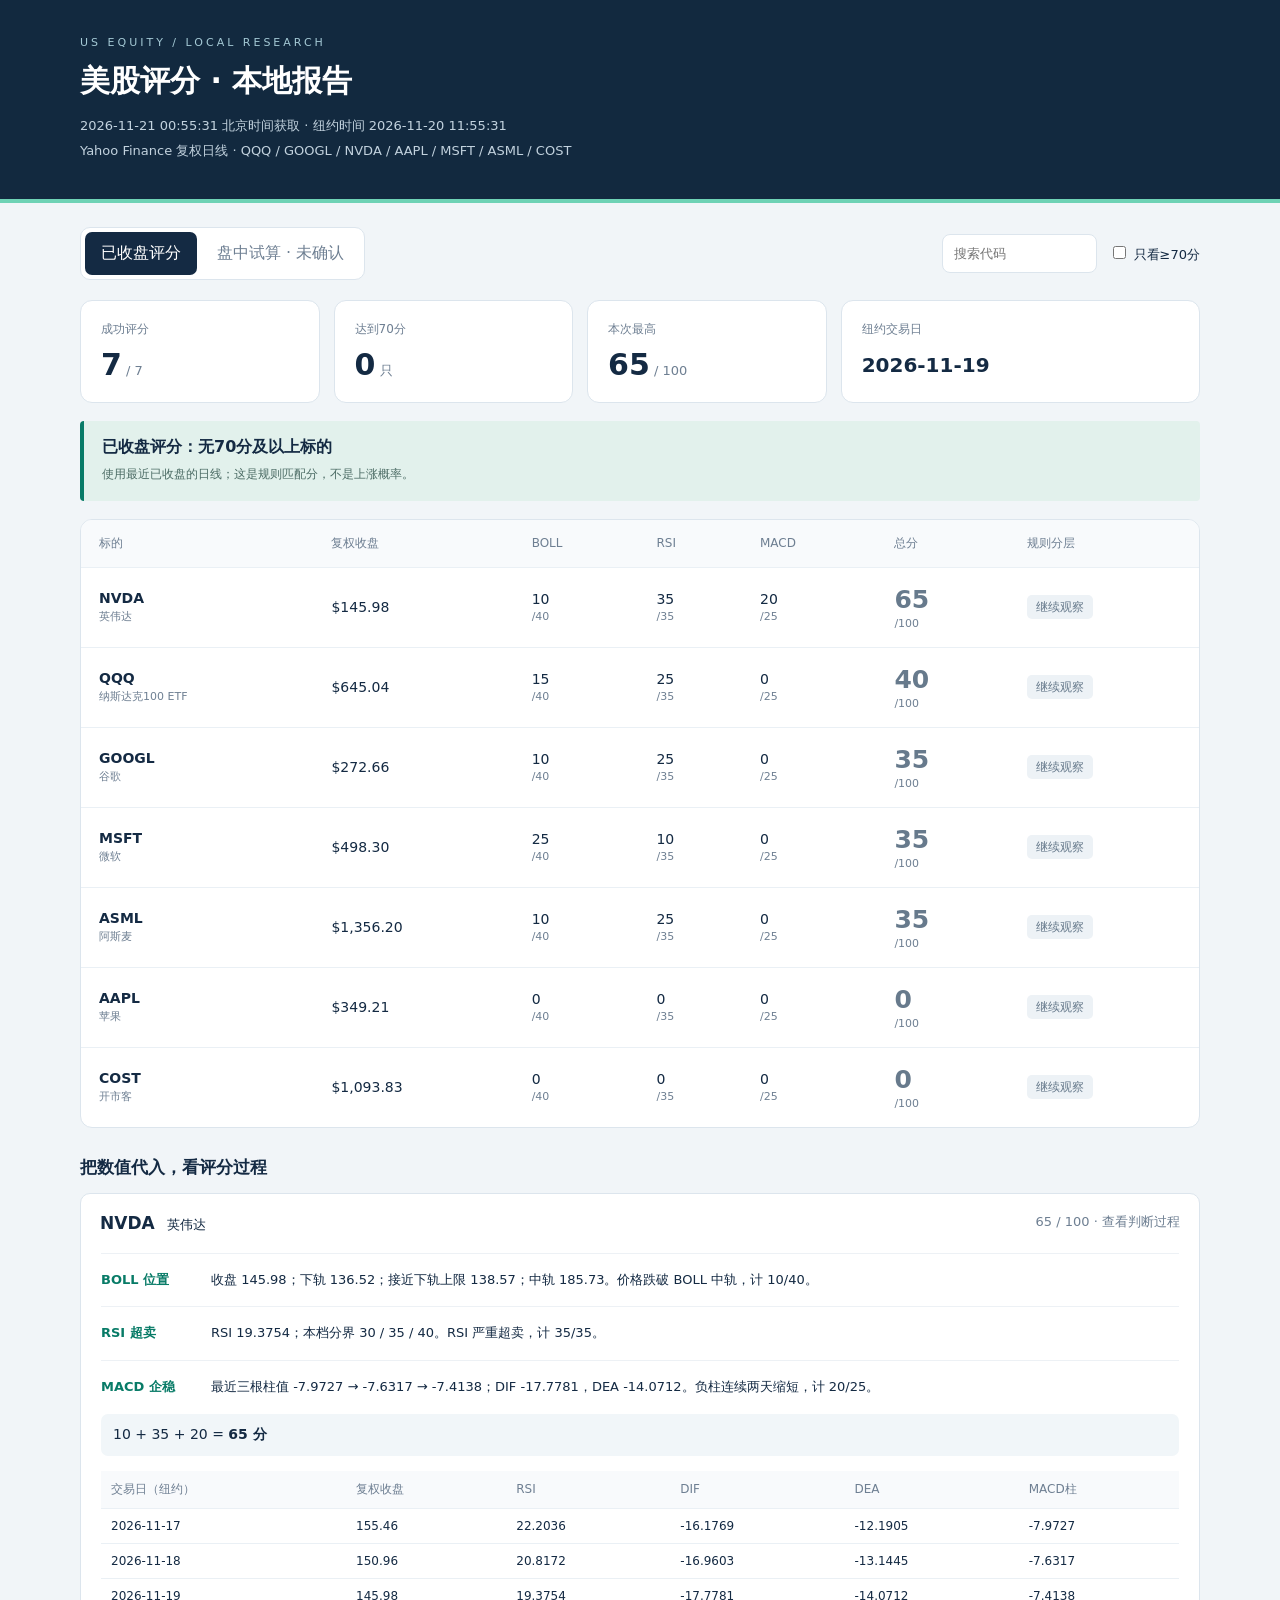
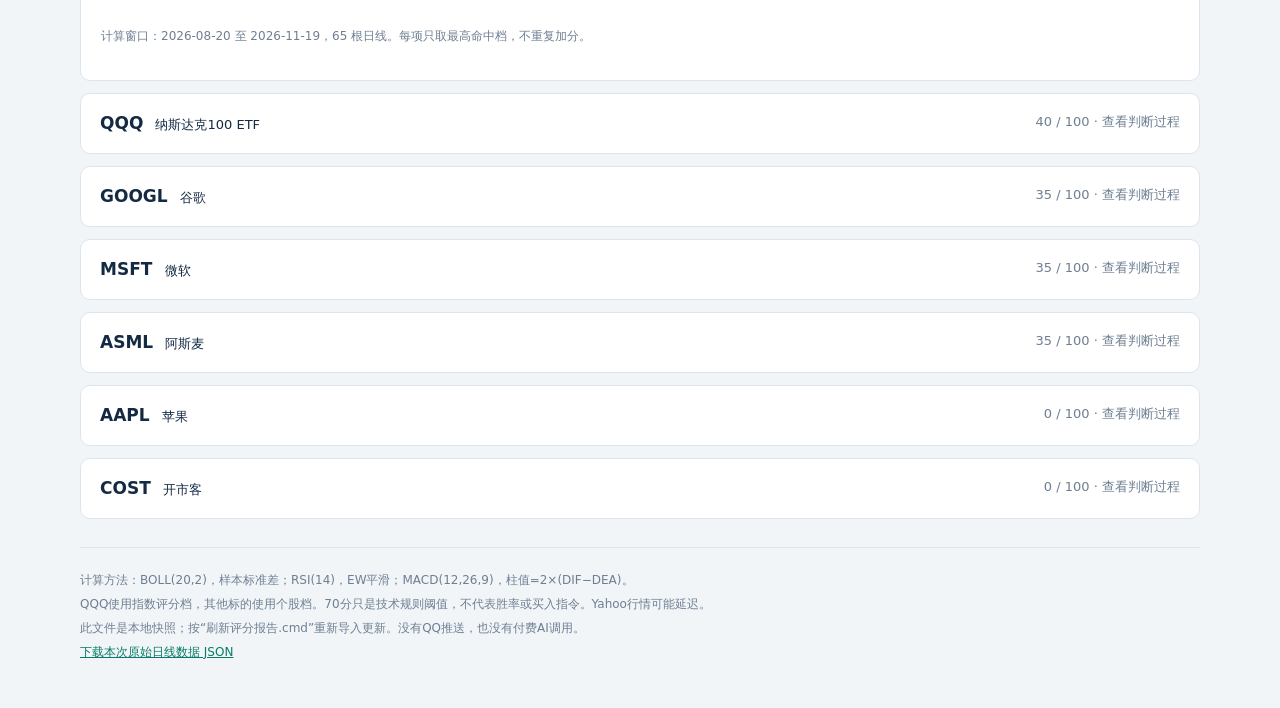
==== reports/latest.html @ d5421a81 "Update public market snapshot for local reports" ====
<!doctype html><html lang="zh-CN"><head><meta charset="utf-8"><meta name="viewport" content="width=device-width,initial-scale=1"><title>美股评分 · 本地报告</title><style>
:root{color-scheme:light;--ink:#142a43;--muted:#6e7f92;--line:#dce5ed;--green:#087b67}*{box-sizing:border-box}body{margin:0;background:#f1f5f8;color:var(--ink);font-family:system-ui,"Microsoft YaHei",sans-serif}header{background:#12293f;color:white;padding:36px max(24px,calc((100vw - 1120px)/2));border-bottom:4px solid #6ed2b5}.eyebrow{font-size:11px;letter-spacing:3px;color:#a4c9d5}h1{font-size:30px;margin:12px 0}header p{font-size:13px;line-height:1.9;color:#c2d2de;margin:0}main{max-width:1168px;margin:auto;padding:24px}.toolbar{display:flex;gap:12px;justify-content:space-between;align-items:center;margin-bottom:20px;flex-wrap:wrap}.tabs{display:flex;border:1px solid var(--line);background:white;border-radius:10px;padding:4px;gap:4px}button{border:0;background:transparent;padding:11px 16px;border-radius:7px;font:inherit;color:var(--muted);cursor:pointer}button[aria-selected=true]{background:var(--ink);color:white}.filters{display:flex;gap:12px;align-items:center;font-size:13px}input[type=search]{padding:11px;border:1px solid var(--line);border-radius:8px;width:155px;font:inherit}.stats{display:grid;grid-template-columns:repeat(3,1fr) 1.5fr;gap:14px;margin-bottom:18px}.stats>div{background:white;border:1px solid var(--line);border-radius:12px;padding:20px}.stats small{display:block;color:var(--muted);font-size:12px}.stats b{display:block;font-size:30px;margin-top:9px}.stats em{font-size:13px;color:var(--muted);font-style:normal;font-weight:normal}.stats .date{font-size:20px;margin-top:15px}.status{border-left:4px solid var(--green);background:#e2f1ec;padding:16px 18px;font-size:16px;font-weight:650;border-radius:4px;margin-bottom:18px}.status span{display:block;font-size:12px;font-weight:normal;color:#4c6c65;margin-top:6px;line-height:1.7}.status.live{background:#fff2d8;border-color:#c58728}.status.live span{color:#876a36}.scroll{overflow-x:auto}.table-card{border:1px solid var(--line);border-radius:12px;background:white}table{border-collapse:collapse;width:100%;min-width:700px;text-align:left;font-variant-numeric:tabular-nums}th{font-size:12px;font-weight:500;color:var(--muted);padding:15px 18px;background:#f8fafc}td{padding:17px 18px;border-top:1px solid #eaf0f5;font-size:14px}td small{display:block;font-size:11px;color:var(--muted);margin-top:3px}td a{font-weight:bold;color:var(--ink);text-decoration:none}td strong{font-size:25px}.good{color:var(--green)}.muted{color:#677a8c}.pill{font-size:12px;padding:5px 9px;background:#edf2f6;border-radius:5px;white-space:nowrap}.pill.good{background:#e2f1ec}h2{font-size:17px;margin:28px 0 14px}.detail{border:1px solid var(--line);border-radius:10px;background:white;margin:12px 0;scroll-margin-top:20px}.detail summary{padding:19px;display:flex;justify-content:space-between;gap:14px;cursor:pointer;font-size:13px}.detail summary b{font-size:17px;margin-right:8px}.detail summary>span:last-child{color:var(--muted)}.detail-body{padding:0 20px 20px}.reason{display:grid;grid-template-columns:110px 1fr;border-top:1px solid #edf1f5;padding:14px 0;font-size:13px;line-height:1.9}.reason span{color:var(--green);font-weight:650}.reason p{margin:0}.sum{padding:12px;background:#f1f6f9;border-radius:7px;font-size:14px;margin-bottom:15px}.history{min-width:690px}.history td,.history th{font-size:12px;padding:10px}.fine{font-size:12px;line-height:1.9;color:var(--muted)}.notice{background:#fff1da;border:1px solid #f3d7a7;border-radius:8px;padding:13px;margin-bottom:14px;font-size:13px;line-height:1.8}footer{border-top:1px solid var(--line);margin-top:28px;padding:20px 0;font-size:12px;line-height:2;color:var(--muted)}footer a{color:var(--green)}[hidden]{display:none!important}.empty{color:var(--muted);padding:20px;background:white;border-radius:10px}@media(max-width:700px){header{padding:25px 18px}h1{font-size:24px}main{padding:16px}.stats{grid-template-columns:1fr 1fr;gap:10px}.stats>div{padding:15px}.stats b{font-size:26px}.stats .date{font-size:16px}.toolbar{gap:15px}.filters{width:100%;justify-content:space-between}.tabs{width:100%}.tabs button{flex:1;padding:10px}.reason{grid-template-columns:1fr;gap:5px}.detail summary{flex-wrap:wrap}.detail-body{padding:0 15px 15px}}
</style></head><body><header><div class="eyebrow">US EQUITY / LOCAL RESEARCH</div><h1>美股评分 · 本地报告</h1><p>2026-11-21 00:55:31 北京时间获取 · 纽约时间 2026-11-20 11:55:31<br>Yahoo Finance 复权日线 · QQQ / GOOGL / NVDA / AAPL / MSFT / ASML / COST</p></header><main><div class="toolbar"><div class="tabs" role="tablist"><button role="tab" aria-selected="true" data-mode="closed">已收盘评分</button><button role="tab" aria-selected="false" data-mode="intraday">盘中试算 · 未确认</button></div><div class="filters"><input type="search" aria-label="搜索股票代码" placeholder="搜索代码"><label><input type="checkbox" id="qualified"> 只看≥70分</label></div></div><section class="panel" id="panel-closed" ><div class="stats"><div><small>成功评分</small><b>7<em> / 7</em></b></div><div><small>达到70分</small><b>0<em> 只</em></b></div><div><small>本次最高</small><b>65<em> / 100</em></b></div><div><small>纽约交易日</small><b class="date">2026-11-19</b></div></div><div class="status ">已收盘评分：无70分及以上标的<span>使用最近已收盘的日线；这是规则匹配分，不是上涨概率。</span></div><div class="scroll table-card"><table><thead><tr><th>标的</th><th>复权收盘</th><th>BOLL</th><th>RSI</th><th>MACD</th><th>总分</th><th>规则分层</th></tr></thead><tbody><tr class="filter-row" data-symbol="NVDA" data-score="65"><td><a href="#closed-NVDA">NVDA</a><small>英伟达</small></td><td>$145.98</td><td>10<small>/40</small></td><td>35<small>/35</small></td><td>20<small>/25</small></td><td><strong class="muted">65</strong><small>/100</small></td><td><span class="pill muted">继续观察</span></td></tr><tr class="filter-row" data-symbol="QQQ" data-score="40"><td><a href="#closed-QQQ">QQQ</a><small>纳斯达克100 ETF</small></td><td>$645.04</td><td>15<small>/40</small></td><td>25<small>/35</small></td><td>0<small>/25</small></td><td><strong class="muted">40</strong><small>/100</small></td><td><span class="pill muted">继续观察</span></td></tr><tr class="filter-row" data-symbol="GOOGL" data-score="35"><td><a href="#closed-GOOGL">GOOGL</a><small>谷歌</small></td><td>$272.66</td><td>10<small>/40</small></td><td>25<small>/35</small></td><td>0<small>/25</small></td><td><strong class="muted">35</strong><small>/100</small></td><td><span class="pill muted">继续观察</span></td></tr><tr class="filter-row" data-symbol="MSFT" data-score="35"><td><a href="#closed-MSFT">MSFT</a><small>微软</small></td><td>$498.30</td><td>25<small>/40</small></td><td>10<small>/35</small></td><td>0<small>/25</small></td><td><strong class="muted">35</strong><small>/100</small></td><td><span class="pill muted">继续观察</span></td></tr><tr class="filter-row" data-symbol="ASML" data-score="35"><td><a href="#closed-ASML">ASML</a><small>阿斯麦</small></td><td>$1,356.20</td><td>10<small>/40</small></td><td>25<small>/35</small></td><td>0<small>/25</small></td><td><strong class="muted">35</strong><small>/100</small></td><td><span class="pill muted">继续观察</span></td></tr><tr class="filter-row" data-symbol="AAPL" data-score="0"><td><a href="#closed-AAPL">AAPL</a><small>苹果</small></td><td>$349.21</td><td>0<small>/40</small></td><td>0<small>/35</small></td><td>0<small>/25</small></td><td><strong class="muted">0</strong><small>/100</small></td><td><span class="pill muted">继续观察</span></td></tr><tr class="filter-row" data-symbol="COST" data-score="0"><td><a href="#closed-COST">COST</a><small>开市客</small></td><td>$1,093.83</td><td>0<small>/40</small></td><td>0<small>/35</small></td><td>0<small>/25</small></td><td><strong class="muted">0</strong><small>/100</small></td><td><span class="pill muted">继续观察</span></td></tr></tbody></table></div><p class="empty" hidden>当前筛选下没有标的。</p><h2>把数值代入，看评分过程</h2><details id="closed-NVDA" class="detail filter-row" data-symbol="NVDA" data-score="65" open><summary><span><b>NVDA</b> 英伟达</span><span>65 / 100 · 查看判断过程</span></summary><div class="detail-body"><div class="reason"><span>BOLL 位置</span><p>收盘 145.98；下轨 136.52；接近下轨上限 138.57；中轨 185.73。价格跌破 BOLL 中轨，计 10/40。</p></div><div class="reason"><span>RSI 超卖</span><p>RSI 19.3754；本档分界 30 / 35 / 40。RSI 严重超卖，计 35/35。</p></div><div class="reason"><span>MACD 企稳</span><p>最近三根柱值 -7.9727 → -7.6317 → -7.4138；DIF -17.7781，DEA -14.0712。负柱连续两天缩短，计 20/25。</p></div><div class="sum">10 + 35 + 20 = <b>65 分</b></div><div class="scroll"><table class="history"><thead><tr><th>交易日（纽约）</th><th>复权收盘</th><th>RSI</th><th>DIF</th><th>DEA</th><th>MACD柱</th></tr></thead><tbody><tr><td>2026-11-17</td><td>155.46</td><td>22.2036</td><td>-16.1769</td><td>-12.1905</td><td>-7.9727</td></tr><tr><td>2026-11-18</td><td>150.96</td><td>20.8172</td><td>-16.9603</td><td>-13.1445</td><td>-7.6317</td></tr><tr><td>2026-11-19</td><td>145.98</td><td>19.3754</td><td>-17.7781</td><td>-14.0712</td><td>-7.4138</td></tr></tbody></table></div><p class="fine">计算窗口：2026-08-20 至 2026-11-19，65 根日线。每项只取最高命中档，不重复加分。</p></div></details><details id="closed-QQQ" class="detail filter-row" data-symbol="QQQ" data-score="40" ><summary><span><b>QQQ</b> 纳斯达克100 ETF</span><span>40 / 100 · 查看判断过程</span></summary><div class="detail-body"><div class="reason"><span>BOLL 位置</span><p>收盘 645.04；下轨 635.01；接近下轨上限 641.36；中轨 683.33。价格跌破 BOLL 中轨，计 15/40。</p></div><div class="reason"><span>RSI 超卖</span><p>RSI 33.9751；本档分界 32 / 38 / 43。RSI 进入超卖区，计 25/35。</p></div><div class="reason"><span>MACD 企稳</span><p>最近三根柱值 -2.9544 → -3.0000 → -4.4681；DIF -16.5017，DEA -14.2676。MACD 暂无企稳加分信号，计 0/25。</p></div><div class="sum">15 + 25 + 0 = <b>40 分</b></div><div class="scroll"><table class="history"><thead><tr><th>交易日（纽约）</th><th>复权收盘</th><th>RSI</th><th>DIF</th><th>DEA</th><th>MACD柱</th></tr></thead><tbody><tr><td>2026-11-17</td><td>656.95</td><td>36.6148</td><td>-14.8113</td><td>-13.3341</td><td>-2.9544</td></tr><tr><td>2026-11-18</td><td>659.51</td><td>37.7814</td><td>-15.2091</td><td>-13.7091</td><td>-3.0000</td></tr><tr><td>2026-11-19</td><td>645.04</td><td>33.9751</td><td>-16.5017</td><td>-14.2676</td><td>-4.4681</td></tr></tbody></table></div><p class="fine">计算窗口：2026-08-20 至 2026-11-19，65 根日线。每项只取最高命中档，不重复加分。</p></div></details><details id="closed-GOOGL" class="detail filter-row" data-symbol="GOOGL" data-score="35" ><summary><span><b>GOOGL</b> 谷歌</span><span>35 / 100 · 查看判断过程</span></summary><div class="detail-body"><div class="reason"><span>BOLL 位置</span><p>收盘 272.66；下轨 260.55；接近下轨上限 264.46；中轨 292.20。价格跌破 BOLL 中轨，计 10/40。</p></div><div class="reason"><span>RSI 超卖</span><p>RSI 30.9153；本档分界 30 / 35 / 40。RSI 进入超卖区，计 25/35。</p></div><div class="reason"><span>MACD 企稳</span><p>最近三根柱值 1.2957 → 1.3317 → 0.2708；DIF -12.7004，DEA -12.8358。MACD 暂无企稳加分信号，计 0/25。</p></div><div class="sum">10 + 25 + 0 = <b>35 分</b></div><div class="scroll"><table class="history"><thead><tr><th>交易日（纽约）</th><th>复权收盘</th><th>RSI</th><th>DIF</th><th>DEA</th><th>MACD柱</th></tr></thead><tbody><tr><td>2026-11-17</td><td>280.20</td><td>33.2914</td><td>-12.3882</td><td>-13.0361</td><td>1.2957</td></tr><tr><td>2026-11-18</td><td>282.44</td><td>35.3066</td><td>-12.2038</td><td>-12.8696</td><td>1.3317</td></tr><tr><td>2026-11-19</td><td>272.66</td><td>30.9153</td><td>-12.7004</td><td>-12.8358</td><td>0.2708</td></tr></tbody></table></div><p class="fine">计算窗口：2026-08-20 至 2026-11-19，65 根日线。每项只取最高命中档，不重复加分。</p></div></details><details id="closed-MSFT" class="detail filter-row" data-symbol="MSFT" data-score="35" ><summary><span><b>MSFT</b> 微软</span><span>35 / 100 · 查看判断过程</span></summary><div class="detail-body"><div class="reason"><span>BOLL 位置</span><p>收盘 498.30；下轨 497.12；接近下轨上限 504.58；中轨 523.99。价格距离下轨不超过 1.5%，计 25/40。</p></div><div class="reason"><span>RSI 超卖</span><p>RSI 39.4961；本档分界 30 / 35 / 40。RSI 处于回调 / 磨底区，计 10/35。</p></div><div class="reason"><span>MACD 企稳</span><p>最近三根柱值 -6.2461 → -6.8831 → -8.0961；DIF -3.7175，DEA 0.3306。MACD 暂无企稳加分信号，计 0/25。</p></div><div class="sum">25 + 10 + 0 = <b>35 分</b></div><div class="scroll"><table class="history"><thead><tr><th>交易日（纽约）</th><th>复权收盘</th><th>RSI</th><th>DIF</th><th>DEA</th><th>MACD柱</th></tr></thead><tbody><tr><td>2026-11-17</td><td>505.26</td><td>41.8286</td><td>-0.9200</td><td>2.2030</td><td>-6.2461</td></tr><tr><td>2026-11-18</td><td>507.31</td><td>42.8793</td><td>-2.0990</td><td>1.3426</td><td>-6.8831</td></tr><tr><td>2026-11-19</td><td>498.30</td><td>39.4961</td><td>-3.7175</td><td>0.3306</td><td>-8.0961</td></tr></tbody></table></div><p class="fine">计算窗口：2026-08-20 至 2026-11-19，65 根日线。每项只取最高命中档，不重复加分。</p></div></details><details id="closed-ASML" class="detail filter-row" data-symbol="ASML" data-score="35" ><summary><span><b>ASML</b> 阿斯麦</span><span>35 / 100 · 查看判断过程</span></summary><div class="detail-body"><div class="reason"><span>BOLL 位置</span><p>收盘 1356.20；下轨 1314.20；接近下轨上限 1333.91；中轨 1507.19。价格跌破 BOLL 中轨，计 10/40。</p></div><div class="reason"><span>RSI 超卖</span><p>RSI 33.8484；本档分界 30 / 35 / 40。RSI 进入超卖区，计 25/35。</p></div><div class="reason"><span>MACD 企稳</span><p>最近三根柱值 -14.4328 → -15.2234 → -18.8201；DIF -71.4081，DEA -61.9981。MACD 暂无企稳加分信号，计 0/25。</p></div><div class="sum">10 + 25 + 0 = <b>35 分</b></div><div class="scroll"><table class="history"><thead><tr><th>交易日（纽约）</th><th>复权收盘</th><th>RSI</th><th>DIF</th><th>DEA</th><th>MACD柱</th></tr></thead><tbody><tr><td>2026-11-17</td><td>1383.11</td><td>34.9577</td><td>-64.9590</td><td>-57.7426</td><td>-14.4328</td></tr><tr><td>2026-11-18</td><td>1395.27</td><td>36.3431</td><td>-67.2573</td><td>-59.6456</td><td>-15.2234</td></tr><tr><td>2026-11-19</td><td>1356.20</td><td>33.8484</td><td>-71.4081</td><td>-61.9981</td><td>-18.8201</td></tr></tbody></table></div><p class="fine">计算窗口：2026-08-20 至 2026-11-19，65 根日线。每项只取最高命中档，不重复加分。</p></div></details><details id="closed-AAPL" class="detail filter-row" data-symbol="AAPL" data-score="0" ><summary><span><b>AAPL</b> 苹果</span><span>0 / 100 · 查看判断过程</span></summary><div class="detail-body"><div class="reason"><span>BOLL 位置</span><p>收盘 349.21；下轨 335.38；接近下轨上限 340.41；中轨 347.55。价格未进入低吸位置区间，计 0/40。</p></div><div class="reason"><span>RSI 超卖</span><p>RSI 52.9487；本档分界 30 / 35 / 40。RSI 未达到超卖评分区间，计 0/35。</p></div><div class="reason"><span>MACD 企稳</span><p>最近三根柱值 0.9753 → 0.6246 → -0.1087；DIF 3.6202，DEA 3.6746。MACD 暂无企稳加分信号，计 0/25。</p></div><div class="sum">0 + 0 + 0 = <b>0 分</b></div><div class="scroll"><table class="history"><thead><tr><th>交易日（纽约）</th><th>复权收盘</th><th>RSI</th><th>DIF</th><th>DEA</th><th>MACD柱</th></tr></thead><tbody><tr><td>2026-11-17</td><td>351.91</td><td>56.1117</td><td>4.0977</td><td>3.6101</td><td>0.9753</td></tr><tr><td>2026-11-18</td><td>352.45</td><td>56.5772</td><td>4.0005</td><td>3.6882</td><td>0.6246</td></tr><tr><td>2026-11-19</td><td>349.21</td><td>52.9487</td><td>3.6202</td><td>3.6746</td><td>-0.1087</td></tr></tbody></table></div><p class="fine">计算窗口：2026-08-20 至 2026-11-19，65 根日线。每项只取最高命中档，不重复加分。</p></div></details><details id="closed-COST" class="detail filter-row" data-symbol="COST" data-score="0" ><summary><span><b>COST</b> 开市客</span><span>0 / 100 · 查看判断过程</span></summary><div class="detail-body"><div class="reason"><span>BOLL 位置</span><p>收盘 1093.83；下轨 963.79；接近下轨上限 978.25；中轨 1052.12。价格未进入低吸位置区间，计 0/40。</p></div><div class="reason"><span>RSI 超卖</span><p>RSI 68.4610；本档分界 30 / 35 / 40。RSI 未达到超卖评分区间，计 0/35。</p></div><div class="reason"><span>MACD 企稳</span><p>最近三根柱值 10.6596 → 6.9101 → 3.2328；DIF 35.4120，DEA 33.7956。MACD 暂无企稳加分信号，计 0/25。</p></div><div class="sum">0 + 0 + 0 = <b>0 分</b></div><div class="scroll"><table class="history"><thead><tr><th>交易日（纽约）</th><th>复权收盘</th><th>RSI</th><th>DIF</th><th>DEA</th><th>MACD柱</th></tr></thead><tbody><tr><td>2026-11-17</td><td>1110.08</td><td>75.9980</td><td>37.8575</td><td>32.5277</td><td>10.6596</td></tr><tr><td>2026-11-18</td><td>1096.62</td><td>69.7229</td><td>36.8465</td><td>33.3915</td><td>6.9101</td></tr><tr><td>2026-11-19</td><td>1093.83</td><td>68.4610</td><td>35.4120</td><td>33.7956</td><td>3.2328</td></tr></tbody></table></div><p class="fine">计算窗口：2026-08-20 至 2026-11-19，65 根日线。每项只取最高命中档，不重复加分。</p></div></details></section><section class="panel" id="panel-intraday" hidden><div class="stats"><div><small>成功评分</small><b>7<em> / 7</em></b></div><div><small>达到70分</small><b>2<em> 只</em></b></div><div><small>本次最高</small><b>75<em> / 100</em></b></div><div><small>纽约交易日</small><b class="date">2026-11-20</b></div></div><div class="status live">盘中试算：2 只达到70分及以上<span>尚未收盘，分数和金叉信号都可能变化；不是正式收盘信号。</span></div><div class="scroll table-card"><table><thead><tr><th>标的</th><th>盘中参考价</th><th>BOLL</th><th>RSI</th><th>MACD</th><th>总分</th><th>规则分层</th></tr></thead><tbody><tr class="filter-row" data-symbol="QQQ" data-score="75"><td><a href="#intraday-QQQ">QQQ</a><small>纳斯达克100 ETF</small></td><td>$621.95</td><td>40<small>/40</small></td><td>35<small>/35</small></td><td>0<small>/25</small></td><td><strong class="good">75</strong><small>/100</small></td><td><span class="pill good">轻仓试探</span></td></tr><tr class="filter-row" data-symbol="ASML" data-score="75"><td><a href="#intraday-ASML">ASML</a><small>阿斯麦</small></td><td>$1,272.45</td><td>40<small>/40</small></td><td>35<small>/35</small></td><td>0<small>/25</small></td><td><strong class="good">75</strong><small>/100</small></td><td><span class="pill good">轻仓试探</span></td></tr><tr class="filter-row" data-symbol="MSFT" data-score="50"><td><a href="#intraday-MSFT">MSFT</a><small>微软</small></td><td>$488.17</td><td>40<small>/40</small></td><td>10<small>/35</small></td><td>0<small>/25</small></td><td><strong class="muted">50</strong><small>/100</small></td><td><span class="pill muted">继续观察</span></td></tr><tr class="filter-row" data-symbol="NVDA" data-score="45"><td><a href="#intraday-NVDA">NVDA</a><small>英伟达</small></td><td>$135.90</td><td>10<small>/40</small></td><td>35<small>/35</small></td><td>0<small>/25</small></td><td><strong class="muted">45</strong><small>/100</small></td><td><span class="pill muted">继续观察</span></td></tr><tr class="filter-row" data-symbol="GOOGL" data-score="35"><td><a href="#intraday-GOOGL">GOOGL</a><small>谷歌</small></td><td>$275.70</td><td>10<small>/40</small></td><td>25<small>/35</small></td><td>0<small>/25</small></td><td><strong class="muted">35</strong><small>/100</small></td><td><span class="pill muted">继续观察</span></td></tr><tr class="filter-row" data-symbol="AAPL" data-score="10"><td><a href="#intraday-AAPL">AAPL</a><small>苹果</small></td><td>$346.20</td><td>10<small>/40</small></td><td>0<small>/35</small></td><td>0<small>/25</small></td><td><strong class="muted">10</strong><small>/100</small></td><td><span class="pill muted">继续观察</span></td></tr><tr class="filter-row" data-symbol="COST" data-score="0"><td><a href="#intraday-COST">COST</a><small>开市客</small></td><td>$1,118.48</td><td>0<small>/40</small></td><td>0<small>/35</small></td><td>0<small>/25</small></td><td><strong class="muted">0</strong><small>/100</small></td><td><span class="pill muted">继续观察</span></td></tr></tbody></table></div><p class="empty" hidden>当前筛选下没有标的。</p><h2>把数值代入，看评分过程</h2><details id="intraday-QQQ" class="detail filter-row" data-symbol="QQQ" data-score="75" open><summary><span><b>QQQ</b> 纳斯达克100 ETF</span><span>75 / 100 · 查看判断过程</span></summary><div class="detail-body"><div class="reason"><span>BOLL 位置</span><p>收盘 621.95；下轨 624.78；接近下轨上限 631.02；中轨 679.21。价格跌破 BOLL 下轨，计 40/40。</p></div><div class="reason"><span>RSI 超卖</span><p>RSI 28.9613；本档分界 32 / 38 / 43。RSI 严重超卖，计 35/35。</p></div><div class="reason"><span>MACD 企稳</span><p>最近三根柱值 -3.0000 → -4.4681 → -7.8411；DIF -19.1683，DEA -15.2477。MACD 暂无企稳加分信号，计 0/25。</p></div><div class="sum">40 + 35 + 0 = <b>75 分</b></div><div class="scroll"><table class="history"><thead><tr><th>交易日（纽约）</th><th>复权收盘</th><th>RSI</th><th>DIF</th><th>DEA</th><th>MACD柱</th></tr></thead><tbody><tr><td>2026-11-18</td><td>659.51</td><td>37.7814</td><td>-15.2091</td><td>-13.7091</td><td>-3.0000</td></tr><tr><td>2026-11-19</td><td>645.04</td><td>33.9751</td><td>-16.5017</td><td>-14.2676</td><td>-4.4681</td></tr><tr><td>2026-11-20</td><td>621.95</td><td>28.9613</td><td>-19.1683</td><td>-15.2477</td><td>-7.8411</td></tr></tbody></table></div><p class="fine">计算窗口：2026-08-20 至 2026-11-20，66 根日线。每项只取最高命中档，不重复加分。</p></div></details><details id="intraday-ASML" class="detail filter-row" data-symbol="ASML" data-score="75" ><summary><span><b>ASML</b> 阿斯麦</span><span>75 / 100 · 查看判断过程</span></summary><div class="detail-body"><div class="reason"><span>BOLL 位置</span><p>收盘 1272.45；下轨 1275.32；接近下轨上限 1294.45；中轨 1492.32。价格跌破 BOLL 下轨，计 40/40。</p></div><div class="reason"><span>RSI 超卖</span><p>RSI 29.2186；本档分界 30 / 35 / 40。RSI 严重超卖，计 35/35。</p></div><div class="reason"><span>MACD 企稳</span><p>最近三根柱值 -15.2234 → -18.8201 → -29.6462；DIF -80.5270，DEA -65.7038。MACD 暂无企稳加分信号，计 0/25。</p></div><div class="sum">40 + 35 + 0 = <b>75 分</b></div><div class="scroll"><table class="history"><thead><tr><th>交易日（纽约）</th><th>复权收盘</th><th>RSI</th><th>DIF</th><th>DEA</th><th>MACD柱</th></tr></thead><tbody><tr><td>2026-11-18</td><td>1395.27</td><td>36.3431</td><td>-67.2573</td><td>-59.6456</td><td>-15.2234</td></tr><tr><td>2026-11-19</td><td>1356.20</td><td>33.8484</td><td>-71.4081</td><td>-61.9981</td><td>-18.8201</td></tr><tr><td>2026-11-20</td><td>1272.45</td><td>29.2186</td><td>-80.5270</td><td>-65.7038</td><td>-29.6462</td></tr></tbody></table></div><p class="fine">计算窗口：2026-08-20 至 2026-11-20，66 根日线。每项只取最高命中档，不重复加分。</p></div></details><details id="intraday-MSFT" class="detail filter-row" data-symbol="MSFT" data-score="50" ><summary><span><b>MSFT</b> 微软</span><span>50 / 100 · 查看判断过程</span></summary><div class="detail-body"><div class="reason"><span>BOLL 位置</span><p>收盘 488.17；下轨 490.94；接近下轨上限 498.30；中轨 522.23。价格跌破 BOLL 下轨，计 40/40。</p></div><div class="reason"><span>RSI 超卖</span><p>RSI 36.0521；本档分界 30 / 35 / 40。RSI 处于回调 / 磨底区，计 10/35。</p></div><div class="reason"><span>MACD 企稳</span><p>最近三根柱值 -6.8831 → -8.0961 → -9.7309；DIF -5.7513，DEA -0.8858。MACD 暂无企稳加分信号，计 0/25。</p></div><div class="sum">40 + 10 + 0 = <b>50 分</b></div><div class="scroll"><table class="history"><thead><tr><th>交易日（纽约）</th><th>复权收盘</th><th>RSI</th><th>DIF</th><th>DEA</th><th>MACD柱</th></tr></thead><tbody><tr><td>2026-11-18</td><td>507.31</td><td>42.8793</td><td>-2.0990</td><td>1.3426</td><td>-6.8831</td></tr><tr><td>2026-11-19</td><td>498.30</td><td>39.4961</td><td>-3.7175</td><td>0.3306</td><td>-8.0961</td></tr><tr><td>2026-11-20</td><td>488.17</td><td>36.0521</td><td>-5.7513</td><td>-0.8858</td><td>-9.7309</td></tr></tbody></table></div><p class="fine">计算窗口：2026-08-20 至 2026-11-20，66 根日线。每项只取最高命中档，不重复加分。</p></div></details><details id="intraday-NVDA" class="detail filter-row" data-symbol="NVDA" data-score="45" ><summary><span><b>NVDA</b> 英伟达</span><span>45 / 100 · 查看判断过程</span></summary><div class="detail-body"><div class="reason"><span>BOLL 位置</span><p>收盘 135.90；下轨 129.53；接近下轨上限 131.47；中轨 181.98。价格跌破 BOLL 中轨，计 10/40。</p></div><div class="reason"><span>RSI 超卖</span><p>RSI 16.8351；本档分界 30 / 35 / 40。RSI 严重超卖，计 35/35。</p></div><div class="reason"><span>MACD 企稳</span><p>最近三根柱值 -7.6317 → -7.4138 → -7.9179；DIF -19.0199，DEA -15.0609。MACD 暂无企稳加分信号，计 0/25。</p></div><div class="sum">10 + 35 + 0 = <b>45 分</b></div><div class="scroll"><table class="history"><thead><tr><th>交易日（纽约）</th><th>复权收盘</th><th>RSI</th><th>DIF</th><th>DEA</th><th>MACD柱</th></tr></thead><tbody><tr><td>2026-11-18</td><td>150.96</td><td>20.8172</td><td>-16.9603</td><td>-13.1445</td><td>-7.6317</td></tr><tr><td>2026-11-19</td><td>145.98</td><td>19.3754</td><td>-17.7781</td><td>-14.0712</td><td>-7.4138</td></tr><tr><td>2026-11-20</td><td>135.90</td><td>16.8351</td><td>-19.0199</td><td>-15.0609</td><td>-7.9179</td></tr></tbody></table></div><p class="fine">计算窗口：2026-08-20 至 2026-11-20，66 根日线。每项只取最高命中档，不重复加分。</p></div></details><details id="intraday-GOOGL" class="detail filter-row" data-symbol="GOOGL" data-score="35" ><summary><span><b>GOOGL</b> 谷歌</span><span>35 / 100 · 查看判断过程</span></summary><div class="detail-body"><div class="reason"><span>BOLL 位置</span><p>收盘 275.70；下轨 260.43；接近下轨上限 264.34；中轨 289.97。价格跌破 BOLL 中轨，计 10/40。</p></div><div class="reason"><span>RSI 超卖</span><p>RSI 33.6767；本档分界 30 / 35 / 40。RSI 进入超卖区，计 25/35。</p></div><div class="reason"><span>MACD 企稳</span><p>最近三根柱值 1.3317 → 0.2708 → 0.2138；DIF -12.7022，DEA -12.8091。MACD 暂无企稳加分信号，计 0/25。</p></div><div class="sum">10 + 25 + 0 = <b>35 分</b></div><div class="scroll"><table class="history"><thead><tr><th>交易日（纽约）</th><th>复权收盘</th><th>RSI</th><th>DIF</th><th>DEA</th><th>MACD柱</th></tr></thead><tbody><tr><td>2026-11-18</td><td>282.44</td><td>35.3066</td><td>-12.2038</td><td>-12.8696</td><td>1.3317</td></tr><tr><td>2026-11-19</td><td>272.66</td><td>30.9153</td><td>-12.7004</td><td>-12.8358</td><td>0.2708</td></tr><tr><td>2026-11-20</td><td>275.70</td><td>33.6767</td><td>-12.7022</td><td>-12.8091</td><td>0.2138</td></tr></tbody></table></div><p class="fine">计算窗口：2026-08-20 至 2026-11-20，66 根日线。每项只取最高命中档，不重复加分。</p></div></details><details id="intraday-AAPL" class="detail filter-row" data-symbol="AAPL" data-score="10" ><summary><span><b>AAPL</b> 苹果</span><span>10 / 100 · 查看判断过程</span></summary><div class="detail-body"><div class="reason"><span>BOLL 位置</span><p>收盘 346.20；下轨 335.30；接近下轨上限 340.33；中轨 347.49。价格跌破 BOLL 中轨，计 10/40。</p></div><div class="reason"><span>RSI 超卖</span><p>RSI 49.7561；本档分界 30 / 35 / 40。RSI 未达到超卖评分区间，计 0/35。</p></div><div class="reason"><span>MACD 企稳</span><p>最近三根柱值 0.6246 → -0.1087 → -1.0138；DIF 3.0409，DEA 3.5478。MACD 暂无企稳加分信号，计 0/25。</p></div><div class="sum">10 + 0 + 0 = <b>10 分</b></div><div class="scroll"><table class="history"><thead><tr><th>交易日（纽约）</th><th>复权收盘</th><th>RSI</th><th>DIF</th><th>DEA</th><th>MACD柱</th></tr></thead><tbody><tr><td>2026-11-18</td><td>352.45</td><td>56.5772</td><td>4.0005</td><td>3.6882</td><td>0.6246</td></tr><tr><td>2026-11-19</td><td>349.21</td><td>52.9487</td><td>3.6202</td><td>3.6746</td><td>-0.1087</td></tr><tr><td>2026-11-20</td><td>346.20</td><td>49.7561</td><td>3.0409</td><td>3.5478</td><td>-1.0138</td></tr></tbody></table></div><p class="fine">计算窗口：2026-08-20 至 2026-11-20，66 根日线。每项只取最高命中档，不重复加分。</p></div></details><details id="intraday-COST" class="detail filter-row" data-symbol="COST" data-score="0" ><summary><span><b>COST</b> 开市客</span><span>0 / 100 · 查看判断过程</span></summary><div class="detail-body"><div class="reason"><span>BOLL 位置</span><p>收盘 1118.48；下轨 968.21；接近下轨上限 982.74；中轨 1057.95。价格未进入低吸位置区间，计 0/40。</p></div><div class="reason"><span>RSI 超卖</span><p>RSI 73.0942；本档分界 30 / 35 / 40。RSI 未达到超卖评分区间，计 0/35。</p></div><div class="reason"><span>MACD 企稳</span><p>最近三根柱值 6.9101 → 3.2328 → 3.2885；DIF 35.8509，DEA 34.2066。MACD 暂无企稳加分信号，计 0/25。</p></div><div class="sum">0 + 0 + 0 = <b>0 分</b></div><div class="scroll"><table class="history"><thead><tr><th>交易日（纽约）</th><th>复权收盘</th><th>RSI</th><th>DIF</th><th>DEA</th><th>MACD柱</th></tr></thead><tbody><tr><td>2026-11-18</td><td>1096.62</td><td>69.7229</td><td>36.8465</td><td>33.3915</td><td>6.9101</td></tr><tr><td>2026-11-19</td><td>1093.83</td><td>68.4610</td><td>35.4120</td><td>33.7956</td><td>3.2328</td></tr><tr><td>2026-11-20</td><td>1118.48</td><td>73.0942</td><td>35.8509</td><td>34.2066</td><td>3.2885</td></tr></tbody></table></div><p class="fine">计算窗口：2026-08-20 至 2026-11-20，66 根日线。每项只取最高命中档，不重复加分。</p></div></details></section><footer>计算方法：BOLL(20,2)，样本标准差；RSI(14)，EW平滑；MACD(12,26,9)，柱值=2×(DIF−DEA)。<br>QQQ使用指数评分档，其他标的使用个股档。70分只是技术规则阈值，不代表胜率或买入指令。Yahoo行情可能延迟。<br>此文件是本地快照；按“刷新评分报告.cmd”重新导入更新。没有QQ推送，也没有付费AI调用。<br><a href="latest-data.json" download>下载本次原始日线数据 JSON</a></footer></main><script>
const panels=[...document.querySelectorAll('.panel')];const search=document.querySelector('input[type=search]');const qualified=document.querySelector('#qualified');function filter(){const q=search.value.trim().toUpperCase();for(const panel of panels){const rows=[...panel.querySelectorAll('.filter-row')];for(const row of rows)row.hidden=!row.dataset.symbol.includes(q)||(qualified.checked&&Number(row.dataset.score)<70);panel.querySelector('.empty').hidden=rows.some(r=>!r.hidden)}}for(const button of document.querySelectorAll('[data-mode]'))button.addEventListener('click',()=>{for(const b of document.querySelectorAll('[data-mode]'))b.setAttribute('aria-selected',String(b===button));for(const panel of panels)panel.hidden=panel.id!=='panel-'+button.dataset.mode;filter()});search.addEventListener('input',filter);qualified.addEventListener('change',filter);for(const link of document.querySelectorAll('a[href^="#"]'))link.addEventListener('click',()=>{const detail=document.getElementById(link.hash.slice(1));if(detail)detail.open=true});
</script></body></html>
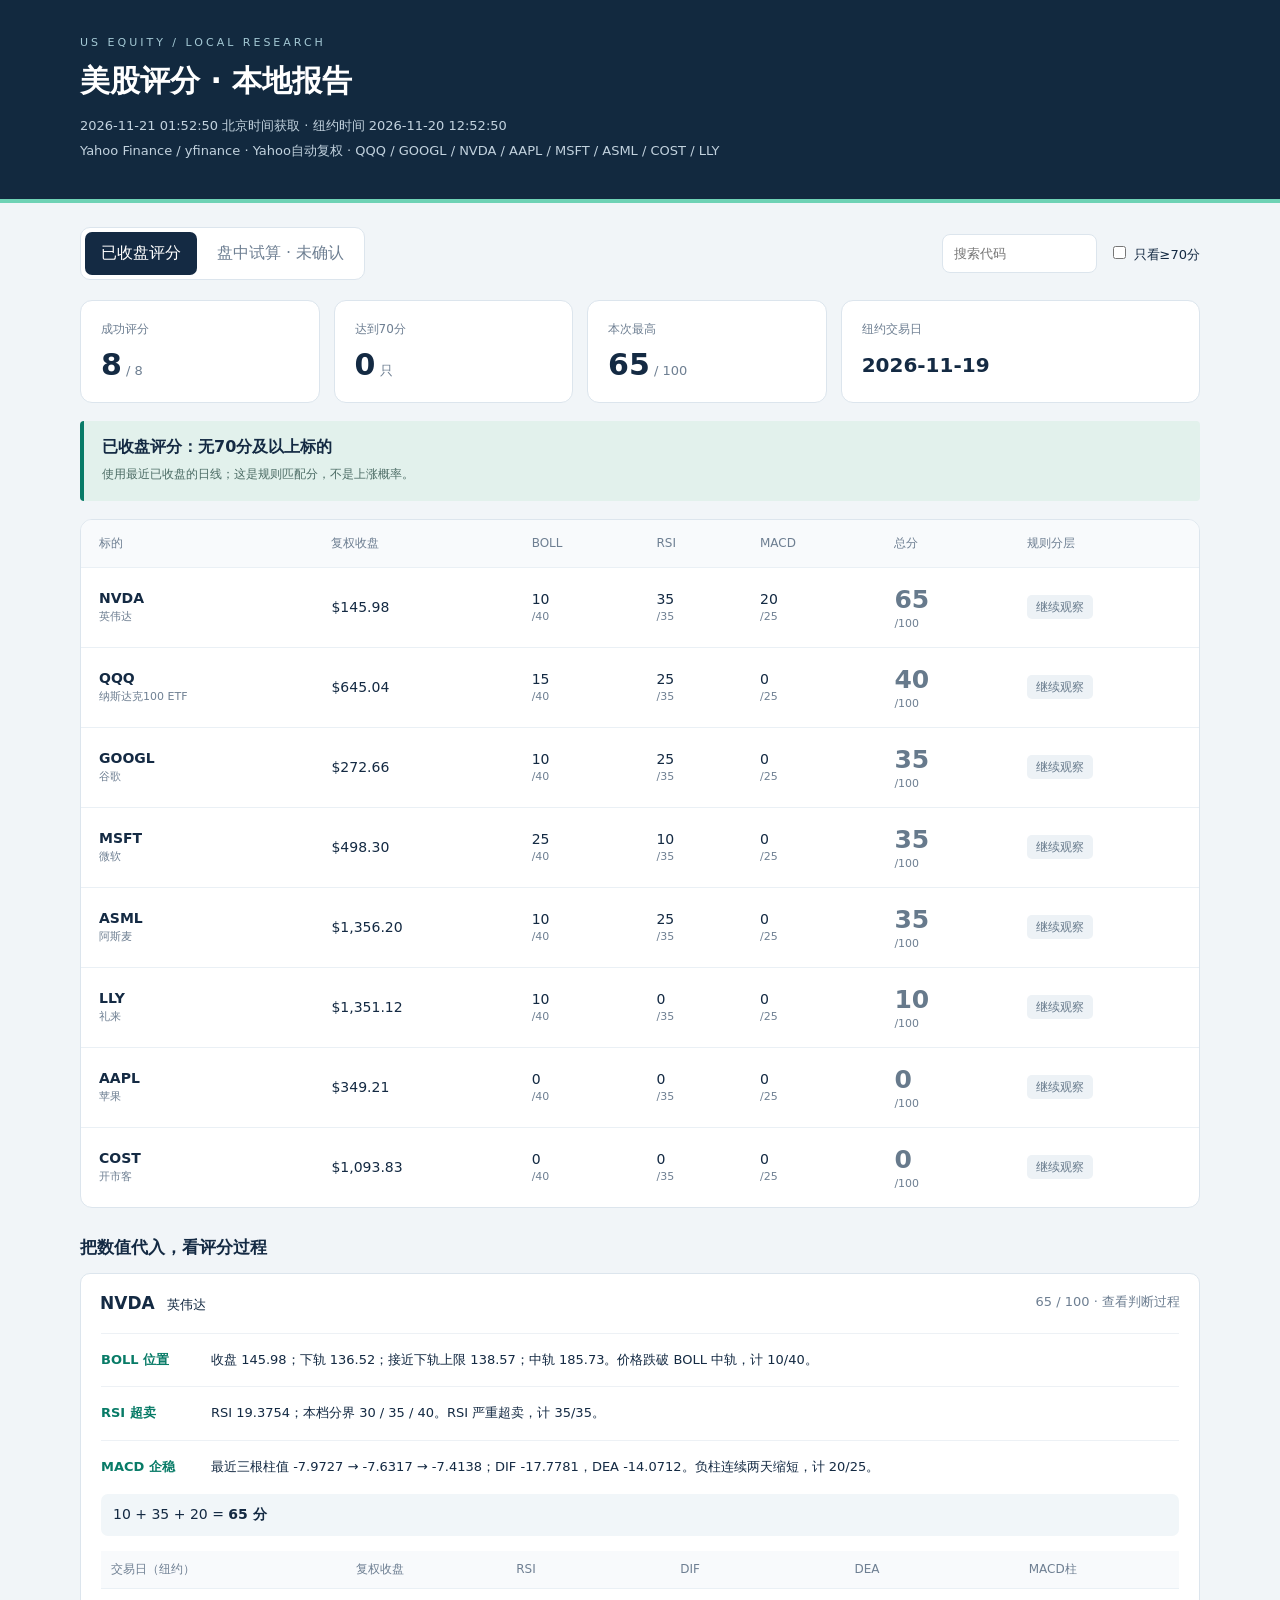
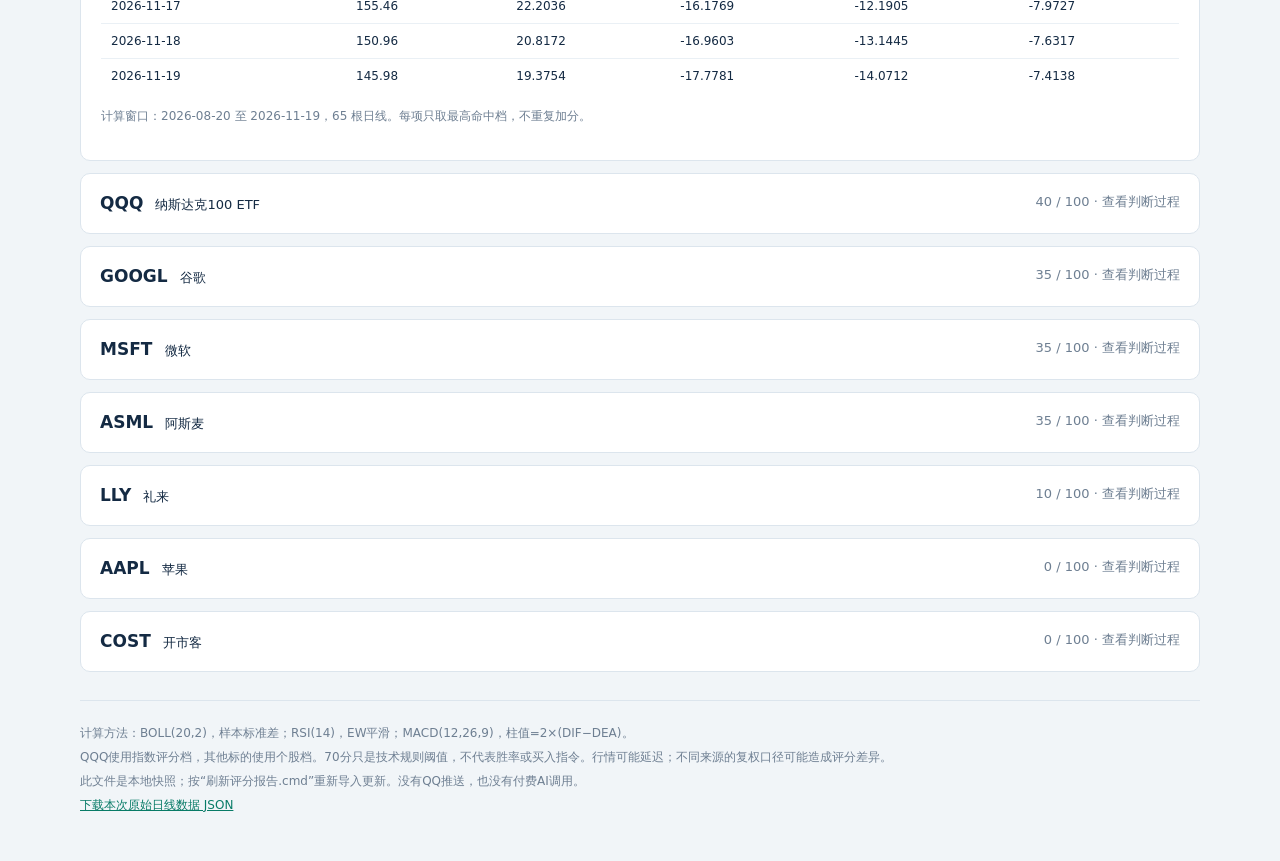
==== commit 5e1c433d: "Update public market snapshot for local reports" ====
--- a/reports/latest.html
+++ b/reports/latest.html
@@ -1,5 +1,5 @@
 <!doctype html><html lang="zh-CN"><head><meta charset="utf-8"><meta name="viewport" content="width=device-width,initial-scale=1"><title>美股评分 · 本地报告</title><style>
 :root{color-scheme:light;--ink:#142a43;--muted:#6e7f92;--line:#dce5ed;--green:#087b67}*{box-sizing:border-box}body{margin:0;background:#f1f5f8;color:var(--ink);font-family:system-ui,"Microsoft YaHei",sans-serif}header{background:#12293f;color:white;padding:36px max(24px,calc((100vw - 1120px)/2));border-bottom:4px solid #6ed2b5}.eyebrow{font-size:11px;letter-spacing:3px;color:#a4c9d5}h1{font-size:30px;margin:12px 0}header p{font-size:13px;line-height:1.9;color:#c2d2de;margin:0}main{max-width:1168px;margin:auto;padding:24px}.toolbar{display:flex;gap:12px;justify-content:space-between;align-items:center;margin-bottom:20px;flex-wrap:wrap}.tabs{display:flex;border:1px solid var(--line);background:white;border-radius:10px;padding:4px;gap:4px}button{border:0;background:transparent;padding:11px 16px;border-radius:7px;font:inherit;color:var(--muted);cursor:pointer}button[aria-selected=true]{background:var(--ink);color:white}.filters{display:flex;gap:12px;align-items:center;font-size:13px}input[type=search]{padding:11px;border:1px solid var(--line);border-radius:8px;width:155px;font:inherit}.stats{display:grid;grid-template-columns:repeat(3,1fr) 1.5fr;gap:14px;margin-bottom:18px}.stats>div{background:white;border:1px solid var(--line);border-radius:12px;padding:20px}.stats small{display:block;color:var(--muted);font-size:12px}.stats b{display:block;font-size:30px;margin-top:9px}.stats em{font-size:13px;color:var(--muted);font-style:normal;font-weight:normal}.stats .date{font-size:20px;margin-top:15px}.status{border-left:4px solid var(--green);background:#e2f1ec;padding:16px 18px;font-size:16px;font-weight:650;border-radius:4px;margin-bottom:18px}.status span{display:block;font-size:12px;font-weight:normal;color:#4c6c65;margin-top:6px;line-height:1.7}.status.live{background:#fff2d8;border-color:#c58728}.status.live span{color:#876a36}.scroll{overflow-x:auto}.table-card{border:1px solid var(--line);border-radius:12px;background:white}table{border-collapse:collapse;width:100%;min-width:700px;text-align:left;font-variant-numeric:tabular-nums}th{font-size:12px;font-weight:500;color:var(--muted);padding:15px 18px;background:#f8fafc}td{padding:17px 18px;border-top:1px solid #eaf0f5;font-size:14px}td small{display:block;font-size:11px;color:var(--muted);margin-top:3px}td a{font-weight:bold;color:var(--ink);text-decoration:none}td strong{font-size:25px}.good{color:var(--green)}.muted{color:#677a8c}.pill{font-size:12px;padding:5px 9px;background:#edf2f6;border-radius:5px;white-space:nowrap}.pill.good{background:#e2f1ec}h2{font-size:17px;margin:28px 0 14px}.detail{border:1px solid var(--line);border-radius:10px;background:white;margin:12px 0;scroll-margin-top:20px}.detail summary{padding:19px;display:flex;justify-content:space-between;gap:14px;cursor:pointer;font-size:13px}.detail summary b{font-size:17px;margin-right:8px}.detail summary>span:last-child{color:var(--muted)}.detail-body{padding:0 20px 20px}.reason{display:grid;grid-template-columns:110px 1fr;border-top:1px solid #edf1f5;padding:14px 0;font-size:13px;line-height:1.9}.reason span{color:var(--green);font-weight:650}.reason p{margin:0}.sum{padding:12px;background:#f1f6f9;border-radius:7px;font-size:14px;margin-bottom:15px}.history{min-width:690px}.history td,.history th{font-size:12px;padding:10px}.fine{font-size:12px;line-height:1.9;color:var(--muted)}.notice{background:#fff1da;border:1px solid #f3d7a7;border-radius:8px;padding:13px;margin-bottom:14px;font-size:13px;line-height:1.8}footer{border-top:1px solid var(--line);margin-top:28px;padding:20px 0;font-size:12px;line-height:2;color:var(--muted)}footer a{color:var(--green)}[hidden]{display:none!important}.empty{color:var(--muted);padding:20px;background:white;border-radius:10px}@media(max-width:700px){header{padding:25px 18px}h1{font-size:24px}main{padding:16px}.stats{grid-template-columns:1fr 1fr;gap:10px}.stats>div{padding:15px}.stats b{font-size:26px}.stats .date{font-size:16px}.toolbar{gap:15px}.filters{width:100%;justify-content:space-between}.tabs{width:100%}.tabs button{flex:1;padding:10px}.reason{grid-template-columns:1fr;gap:5px}.detail summary{flex-wrap:wrap}.detail-body{padding:0 15px 15px}}
-</style></head><body><header><div class="eyebrow">US EQUITY / LOCAL RESEARCH</div><h1>美股评分 · 本地报告</h1><p>2026-11-21 00:55:31 北京时间获取 · 纽约时间 2026-11-20 11:55:31<br>Yahoo Finance 复权日线 · QQQ / GOOGL / NVDA / AAPL / MSFT / ASML / COST</p></header><main><div class="toolbar"><div class="tabs" role="tablist"><button role="tab" aria-selected="true" data-mode="closed">已收盘评分</button><button role="tab" aria-selected="false" data-mode="intraday">盘中试算 · 未确认</button></div><div class="filters"><input type="search" aria-label="搜索股票代码" placeholder="搜索代码"><label><input type="checkbox" id="qualified"> 只看≥70分</label></div></div><section class="panel" id="panel-closed" ><div class="stats"><div><small>成功评分</small><b>7<em> / 7</em></b></div><div><small>达到70分</small><b>0<em> 只</em></b></div><div><small>本次最高</small><b>65<em> / 100</em></b></div><div><small>纽约交易日</small><b class="date">2026-11-19</b></div></div><div class="status ">已收盘评分：无70分及以上标的<span>使用最近已收盘的日线；这是规则匹配分，不是上涨概率。</span></div><div class="scroll table-card"><table><thead><tr><th>标的</th><th>复权收盘</th><th>BOLL</th><th>RSI</th><th>MACD</th><th>总分</th><th>规则分层</th></tr></thead><tbody><tr class="filter-row" data-symbol="NVDA" data-score="65"><td><a href="#closed-NVDA">NVDA</a><small>英伟达</small></td><td>$145.98</td><td>10<small>/40</small></td><td>35<small>/35</small></td><td>20<small>/25</small></td><td><strong class="muted">65</strong><small>/100</small></td><td><span class="pill muted">继续观察</span></td></tr><tr class="filter-row" data-symbol="QQQ" data-score="40"><td><a href="#closed-QQQ">QQQ</a><small>纳斯达克100 ETF</small></td><td>$645.04</td><td>15<small>/40</small></td><td>25<small>/35</small></td><td>0<small>/25</small></td><td><strong class="muted">40</strong><small>/100</small></td><td><span class="pill muted">继续观察</span></td></tr><tr class="filter-row" data-symbol="GOOGL" data-score="35"><td><a href="#closed-GOOGL">GOOGL</a><small>谷歌</small></td><td>$272.66</td><td>10<small>/40</small></td><td>25<small>/35</small></td><td>0<small>/25</small></td><td><strong class="muted">35</strong><small>/100</small></td><td><span class="pill muted">继续观察</span></td></tr><tr class="filter-row" data-symbol="MSFT" data-score="35"><td><a href="#closed-MSFT">MSFT</a><small>微软</small></td><td>$498.30</td><td>25<small>/40</small></td><td>10<small>/35</small></td><td>0<small>/25</small></td><td><strong class="muted">35</strong><small>/100</small></td><td><span class="pill muted">继续观察</span></td></tr><tr class="filter-row" data-symbol="ASML" data-score="35"><td><a href="#closed-ASML">ASML</a><small>阿斯麦</small></td><td>$1,356.20</td><td>10<small>/40</small></td><td>25<small>/35</small></td><td>0<small>/25</small></td><td><strong class="muted">35</strong><small>/100</small></td><td><span class="pill muted">继续观察</span></td></tr><tr class="filter-row" data-symbol="AAPL" data-score="0"><td><a href="#closed-AAPL">AAPL</a><small>苹果</small></td><td>$349.21</td><td>0<small>/40</small></td><td>0<small>/35</small></td><td>0<small>/25</small></td><td><strong class="muted">0</strong><small>/100</small></td><td><span class="pill muted">继续观察</span></td></tr><tr class="filter-row" data-symbol="COST" data-score="0"><td><a href="#closed-COST">COST</a><small>开市客</small></td><td>$1,093.83</td><td>0<small>/40</small></td><td>0<small>/35</small></td><td>0<small>/25</small></td><td><strong class="muted">0</strong><small>/100</small></td><td><span class="pill muted">继续观察</span></td></tr></tbody></table></div><p class="empty" hidden>当前筛选下没有标的。</p><h2>把数值代入，看评分过程</h2><details id="closed-NVDA" class="detail filter-row" data-symbol="NVDA" data-score="65" open><summary><span><b>NVDA</b> 英伟达</span><span>65 / 100 · 查看判断过程</span></summary><div class="detail-body"><div class="reason"><span>BOLL 位置</span><p>收盘 145.98；下轨 136.52；接近下轨上限 138.57；中轨 185.73。价格跌破 BOLL 中轨，计 10/40。</p></div><div class="reason"><span>RSI 超卖</span><p>RSI 19.3754；本档分界 30 / 35 / 40。RSI 严重超卖，计 35/35。</p></div><div class="reason"><span>MACD 企稳</span><p>最近三根柱值 -7.9727 → -7.6317 → -7.4138；DIF -17.7781，DEA -14.0712。负柱连续两天缩短，计 20/25。</p></div><div class="sum">10 + 35 + 20 = <b>65 分</b></div><div class="scroll"><table class="history"><thead><tr><th>交易日（纽约）</th><th>复权收盘</th><th>RSI</th><th>DIF</th><th>DEA</th><th>MACD柱</th></tr></thead><tbody><tr><td>2026-11-17</td><td>155.46</td><td>22.2036</td><td>-16.1769</td><td>-12.1905</td><td>-7.9727</td></tr><tr><td>2026-11-18</td><td>150.96</td><td>20.8172</td><td>-16.9603</td><td>-13.1445</td><td>-7.6317</td></tr><tr><td>2026-11-19</td><td>145.98</td><td>19.3754</td><td>-17.7781</td><td>-14.0712</td><td>-7.4138</td></tr></tbody></table></div><p class="fine">计算窗口：2026-08-20 至 2026-11-19，65 根日线。每项只取最高命中档，不重复加分。</p></div></details><details id="closed-QQQ" class="detail filter-row" data-symbol="QQQ" data-score="40" ><summary><span><b>QQQ</b> 纳斯达克100 ETF</span><span>40 / 100 · 查看判断过程</span></summary><div class="detail-body"><div class="reason"><span>BOLL 位置</span><p>收盘 645.04；下轨 635.01；接近下轨上限 641.36；中轨 683.33。价格跌破 BOLL 中轨，计 15/40。</p></div><div class="reason"><span>RSI 超卖</span><p>RSI 33.9751；本档分界 32 / 38 / 43。RSI 进入超卖区，计 25/35。</p></div><div class="reason"><span>MACD 企稳</span><p>最近三根柱值 -2.9544 → -3.0000 → -4.4681；DIF -16.5017，DEA -14.2676。MACD 暂无企稳加分信号，计 0/25。</p></div><div class="sum">15 + 25 + 0 = <b>40 分</b></div><div class="scroll"><table class="history"><thead><tr><th>交易日（纽约）</th><th>复权收盘</th><th>RSI</th><th>DIF</th><th>DEA</th><th>MACD柱</th></tr></thead><tbody><tr><td>2026-11-17</td><td>656.95</td><td>36.6148</td><td>-14.8113</td><td>-13.3341</td><td>-2.9544</td></tr><tr><td>2026-11-18</td><td>659.51</td><td>37.7814</td><td>-15.2091</td><td>-13.7091</td><td>-3.0000</td></tr><tr><td>2026-11-19</td><td>645.04</td><td>33.9751</td><td>-16.5017</td><td>-14.2676</td><td>-4.4681</td></tr></tbody></table></div><p class="fine">计算窗口：2026-08-20 至 2026-11-19，65 根日线。每项只取最高命中档，不重复加分。</p></div></details><details id="closed-GOOGL" class="detail filter-row" data-symbol="GOOGL" data-score="35" ><summary><span><b>GOOGL</b> 谷歌</span><span>35 / 100 · 查看判断过程</span></summary><div class="detail-body"><div class="reason"><span>BOLL 位置</span><p>收盘 272.66；下轨 260.55；接近下轨上限 264.46；中轨 292.20。价格跌破 BOLL 中轨，计 10/40。</p></div><div class="reason"><span>RSI 超卖</span><p>RSI 30.9153；本档分界 30 / 35 / 40。RSI 进入超卖区，计 25/35。</p></div><div class="reason"><span>MACD 企稳</span><p>最近三根柱值 1.2957 → 1.3317 → 0.2708；DIF -12.7004，DEA -12.8358。MACD 暂无企稳加分信号，计 0/25。</p></div><div class="sum">10 + 25 + 0 = <b>35 分</b></div><div class="scroll"><table class="history"><thead><tr><th>交易日（纽约）</th><th>复权收盘</th><th>RSI</th><th>DIF</th><th>DEA</th><th>MACD柱</th></tr></thead><tbody><tr><td>2026-11-17</td><td>280.20</td><td>33.2914</td><td>-12.3882</td><td>-13.0361</td><td>1.2957</td></tr><tr><td>2026-11-18</td><td>282.44</td><td>35.3066</td><td>-12.2038</td><td>-12.8696</td><td>1.3317</td></tr><tr><td>2026-11-19</td><td>272.66</td><td>30.9153</td><td>-12.7004</td><td>-12.8358</td><td>0.2708</td></tr></tbody></table></div><p class="fine">计算窗口：2026-08-20 至 2026-11-19，65 根日线。每项只取最高命中档，不重复加分。</p></div></details><details id="closed-MSFT" class="detail filter-row" data-symbol="MSFT" data-score="35" ><summary><span><b>MSFT</b> 微软</span><span>35 / 100 · 查看判断过程</span></summary><div class="detail-body"><div class="reason"><span>BOLL 位置</span><p>收盘 498.30；下轨 497.12；接近下轨上限 504.58；中轨 523.99。价格距离下轨不超过 1.5%，计 25/40。</p></div><div class="reason"><span>RSI 超卖</span><p>RSI 39.4961；本档分界 30 / 35 / 40。RSI 处于回调 / 磨底区，计 10/35。</p></div><div class="reason"><span>MACD 企稳</span><p>最近三根柱值 -6.2461 → -6.8831 → -8.0961；DIF -3.7175，DEA 0.3306。MACD 暂无企稳加分信号，计 0/25。</p></div><div class="sum">25 + 10 + 0 = <b>35 分</b></div><div class="scroll"><table class="history"><thead><tr><th>交易日（纽约）</th><th>复权收盘</th><th>RSI</th><th>DIF</th><th>DEA</th><th>MACD柱</th></tr></thead><tbody><tr><td>2026-11-17</td><td>505.26</td><td>41.8286</td><td>-0.9200</td><td>2.2030</td><td>-6.2461</td></tr><tr><td>2026-11-18</td><td>507.31</td><td>42.8793</td><td>-2.0990</td><td>1.3426</td><td>-6.8831</td></tr><tr><td>2026-11-19</td><td>498.30</td><td>39.4961</td><td>-3.7175</td><td>0.3306</td><td>-8.0961</td></tr></tbody></table></div><p class="fine">计算窗口：2026-08-20 至 2026-11-19，65 根日线。每项只取最高命中档，不重复加分。</p></div></details><details id="closed-ASML" class="detail filter-row" data-symbol="ASML" data-score="35" ><summary><span><b>ASML</b> 阿斯麦</span><span>35 / 100 · 查看判断过程</span></summary><div class="detail-body"><div class="reason"><span>BOLL 位置</span><p>收盘 1356.20；下轨 1314.20；接近下轨上限 1333.91；中轨 1507.19。价格跌破 BOLL 中轨，计 10/40。</p></div><div class="reason"><span>RSI 超卖</span><p>RSI 33.8484；本档分界 30 / 35 / 40。RSI 进入超卖区，计 25/35。</p></div><div class="reason"><span>MACD 企稳</span><p>最近三根柱值 -14.4328 → -15.2234 → -18.8201；DIF -71.4081，DEA -61.9981。MACD 暂无企稳加分信号，计 0/25。</p></div><div class="sum">10 + 25 + 0 = <b>35 分</b></div><div class="scroll"><table class="history"><thead><tr><th>交易日（纽约）</th><th>复权收盘</th><th>RSI</th><th>DIF</th><th>DEA</th><th>MACD柱</th></tr></thead><tbody><tr><td>2026-11-17</td><td>1383.11</td><td>34.9577</td><td>-64.9590</td><td>-57.7426</td><td>-14.4328</td></tr><tr><td>2026-11-18</td><td>1395.27</td><td>36.3431</td><td>-67.2573</td><td>-59.6456</td><td>-15.2234</td></tr><tr><td>2026-11-19</td><td>1356.20</td><td>33.8484</td><td>-71.4081</td><td>-61.9981</td><td>-18.8201</td></tr></tbody></table></div><p class="fine">计算窗口：2026-08-20 至 2026-11-19，65 根日线。每项只取最高命中档，不重复加分。</p></div></details><details id="closed-AAPL" class="detail filter-row" data-symbol="AAPL" data-score="0" ><summary><span><b>AAPL</b> 苹果</span><span>0 / 100 · 查看判断过程</span></summary><div class="detail-body"><div class="reason"><span>BOLL 位置</span><p>收盘 349.21；下轨 335.38；接近下轨上限 340.41；中轨 347.55。价格未进入低吸位置区间，计 0/40。</p></div><div class="reason"><span>RSI 超卖</span><p>RSI 52.9487；本档分界 30 / 35 / 40。RSI 未达到超卖评分区间，计 0/35。</p></div><div class="reason"><span>MACD 企稳</span><p>最近三根柱值 0.9753 → 0.6246 → -0.1087；DIF 3.6202，DEA 3.6746。MACD 暂无企稳加分信号，计 0/25。</p></div><div class="sum">0 + 0 + 0 = <b>0 分</b></div><div class="scroll"><table class="history"><thead><tr><th>交易日（纽约）</th><th>复权收盘</th><th>RSI</th><th>DIF</th><th>DEA</th><th>MACD柱</th></tr></thead><tbody><tr><td>2026-11-17</td><td>351.91</td><td>56.1117</td><td>4.0977</td><td>3.6101</td><td>0.9753</td></tr><tr><td>2026-11-18</td><td>352.45</td><td>56.5772</td><td>4.0005</td><td>3.6882</td><td>0.6246</td></tr><tr><td>2026-11-19</td><td>349.21</td><td>52.9487</td><td>3.6202</td><td>3.6746</td><td>-0.1087</td></tr></tbody></table></div><p class="fine">计算窗口：2026-08-20 至 2026-11-19，65 根日线。每项只取最高命中档，不重复加分。</p></div></details><details id="closed-COST" class="detail filter-row" data-symbol="COST" data-score="0" ><summary><span><b>COST</b> 开市客</span><span>0 / 100 · 查看判断过程</span></summary><div class="detail-body"><div class="reason"><span>BOLL 位置</span><p>收盘 1093.83；下轨 963.79；接近下轨上限 978.25；中轨 1052.12。价格未进入低吸位置区间，计 0/40。</p></div><div class="reason"><span>RSI 超卖</span><p>RSI 68.4610；本档分界 30 / 35 / 40。RSI 未达到超卖评分区间，计 0/35。</p></div><div class="reason"><span>MACD 企稳</span><p>最近三根柱值 10.6596 → 6.9101 → 3.2328；DIF 35.4120，DEA 33.7956。MACD 暂无企稳加分信号，计 0/25。</p></div><div class="sum">0 + 0 + 0 = <b>0 分</b></div><div class="scroll"><table class="history"><thead><tr><th>交易日（纽约）</th><th>复权收盘</th><th>RSI</th><th>DIF</th><th>DEA</th><th>MACD柱</th></tr></thead><tbody><tr><td>2026-11-17</td><td>1110.08</td><td>75.9980</td><td>37.8575</td><td>32.5277</td><td>10.6596</td></tr><tr><td>2026-11-18</td><td>1096.62</td><td>69.7229</td><td>36.8465</td><td>33.3915</td><td>6.9101</td></tr><tr><td>2026-11-19</td><td>1093.83</td><td>68.4610</td><td>35.4120</td><td>33.7956</td><td>3.2328</td></tr></tbody></table></div><p class="fine">计算窗口：2026-08-20 至 2026-11-19，65 根日线。每项只取最高命中档，不重复加分。</p></div></details></section><section class="panel" id="panel-intraday" hidden><div class="stats"><div><small>成功评分</small><b>7<em> / 7</em></b></div><div><small>达到70分</small><b>2<em> 只</em></b></div><div><small>本次最高</small><b>75<em> / 100</em></b></div><div><small>纽约交易日</small><b class="date">2026-11-20</b></div></div><div class="status live">盘中试算：2 只达到70分及以上<span>尚未收盘，分数和金叉信号都可能变化；不是正式收盘信号。</span></div><div class="scroll table-card"><table><thead><tr><th>标的</th><th>盘中参考价</th><th>BOLL</th><th>RSI</th><th>MACD</th><th>总分</th><th>规则分层</th></tr></thead><tbody><tr class="filter-row" data-symbol="QQQ" data-score="75"><td><a href="#intraday-QQQ">QQQ</a><small>纳斯达克100 ETF</small></td><td>$621.95</td><td>40<small>/40</small></td><td>35<small>/35</small></td><td>0<small>/25</small></td><td><strong class="good">75</strong><small>/100</small></td><td><span class="pill good">轻仓试探</span></td></tr><tr class="filter-row" data-symbol="ASML" data-score="75"><td><a href="#intraday-ASML">ASML</a><small>阿斯麦</small></td><td>$1,272.45</td><td>40<small>/40</small></td><td>35<small>/35</small></td><td>0<small>/25</small></td><td><strong class="good">75</strong><small>/100</small></td><td><span class="pill good">轻仓试探</span></td></tr><tr class="filter-row" data-symbol="MSFT" data-score="50"><td><a href="#intraday-MSFT">MSFT</a><small>微软</small></td><td>$488.17</td><td>40<small>/40</small></td><td>10<small>/35</small></td><td>0<small>/25</small></td><td><strong class="muted">50</strong><small>/100</small></td><td><span class="pill muted">继续观察</span></td></tr><tr class="filter-row" data-symbol="NVDA" data-score="45"><td><a href="#intraday-NVDA">NVDA</a><small>英伟达</small></td><td>$135.90</td><td>10<small>/40</small></td><td>35<small>/35</small></td><td>0<small>/25</small></td><td><strong class="muted">45</strong><small>/100</small></td><td><span class="pill muted">继续观察</span></td></tr><tr class="filter-row" data-symbol="GOOGL" data-score="35"><td><a href="#intraday-GOOGL">GOOGL</a><small>谷歌</small></td><td>$275.70</td><td>10<small>/40</small></td><td>25<small>/35</small></td><td>0<small>/25</small></td><td><strong class="muted">35</strong><small>/100</small></td><td><span class="pill muted">继续观察</span></td></tr><tr class="filter-row" data-symbol="AAPL" data-score="10"><td><a href="#intraday-AAPL">AAPL</a><small>苹果</small></td><td>$346.20</td><td>10<small>/40</small></td><td>0<small>/35</small></td><td>0<small>/25</small></td><td><strong class="muted">10</strong><small>/100</small></td><td><span class="pill muted">继续观察</span></td></tr><tr class="filter-row" data-symbol="COST" data-score="0"><td><a href="#intraday-COST">COST</a><small>开市客</small></td><td>$1,118.48</td><td>0<small>/40</small></td><td>0<small>/35</small></td><td>0<small>/25</small></td><td><strong class="muted">0</strong><small>/100</small></td><td><span class="pill muted">继续观察</span></td></tr></tbody></table></div><p class="empty" hidden>当前筛选下没有标的。</p><h2>把数值代入，看评分过程</h2><details id="intraday-QQQ" class="detail filter-row" data-symbol="QQQ" data-score="75" open><summary><span><b>QQQ</b> 纳斯达克100 ETF</span><span>75 / 100 · 查看判断过程</span></summary><div class="detail-body"><div class="reason"><span>BOLL 位置</span><p>收盘 621.95；下轨 624.78；接近下轨上限 631.02；中轨 679.21。价格跌破 BOLL 下轨，计 40/40。</p></div><div class="reason"><span>RSI 超卖</span><p>RSI 28.9613；本档分界 32 / 38 / 43。RSI 严重超卖，计 35/35。</p></div><div class="reason"><span>MACD 企稳</span><p>最近三根柱值 -3.0000 → -4.4681 → -7.8411；DIF -19.1683，DEA -15.2477。MACD 暂无企稳加分信号，计 0/25。</p></div><div class="sum">40 + 35 + 0 = <b>75 分</b></div><div class="scroll"><table class="history"><thead><tr><th>交易日（纽约）</th><th>复权收盘</th><th>RSI</th><th>DIF</th><th>DEA</th><th>MACD柱</th></tr></thead><tbody><tr><td>2026-11-18</td><td>659.51</td><td>37.7814</td><td>-15.2091</td><td>-13.7091</td><td>-3.0000</td></tr><tr><td>2026-11-19</td><td>645.04</td><td>33.9751</td><td>-16.5017</td><td>-14.2676</td><td>-4.4681</td></tr><tr><td>2026-11-20</td><td>621.95</td><td>28.9613</td><td>-19.1683</td><td>-15.2477</td><td>-7.8411</td></tr></tbody></table></div><p class="fine">计算窗口：2026-08-20 至 2026-11-20，66 根日线。每项只取最高命中档，不重复加分。</p></div></details><details id="intraday-ASML" class="detail filter-row" data-symbol="ASML" data-score="75" ><summary><span><b>ASML</b> 阿斯麦</span><span>75 / 100 · 查看判断过程</span></summary><div class="detail-body"><div class="reason"><span>BOLL 位置</span><p>收盘 1272.45；下轨 1275.32；接近下轨上限 1294.45；中轨 1492.32。价格跌破 BOLL 下轨，计 40/40。</p></div><div class="reason"><span>RSI 超卖</span><p>RSI 29.2186；本档分界 30 / 35 / 40。RSI 严重超卖，计 35/35。</p></div><div class="reason"><span>MACD 企稳</span><p>最近三根柱值 -15.2234 → -18.8201 → -29.6462；DIF -80.5270，DEA -65.7038。MACD 暂无企稳加分信号，计 0/25。</p></div><div class="sum">40 + 35 + 0 = <b>75 分</b></div><div class="scroll"><table class="history"><thead><tr><th>交易日（纽约）</th><th>复权收盘</th><th>RSI</th><th>DIF</th><th>DEA</th><th>MACD柱</th></tr></thead><tbody><tr><td>2026-11-18</td><td>1395.27</td><td>36.3431</td><td>-67.2573</td><td>-59.6456</td><td>-15.2234</td></tr><tr><td>2026-11-19</td><td>1356.20</td><td>33.8484</td><td>-71.4081</td><td>-61.9981</td><td>-18.8201</td></tr><tr><td>2026-11-20</td><td>1272.45</td><td>29.2186</td><td>-80.5270</td><td>-65.7038</td><td>-29.6462</td></tr></tbody></table></div><p class="fine">计算窗口：2026-08-20 至 2026-11-20，66 根日线。每项只取最高命中档，不重复加分。</p></div></details><details id="intraday-MSFT" class="detail filter-row" data-symbol="MSFT" data-score="50" ><summary><span><b>MSFT</b> 微软</span><span>50 / 100 · 查看判断过程</span></summary><div class="detail-body"><div class="reason"><span>BOLL 位置</span><p>收盘 488.17；下轨 490.94；接近下轨上限 498.30；中轨 522.23。价格跌破 BOLL 下轨，计 40/40。</p></div><div class="reason"><span>RSI 超卖</span><p>RSI 36.0521；本档分界 30 / 35 / 40。RSI 处于回调 / 磨底区，计 10/35。</p></div><div class="reason"><span>MACD 企稳</span><p>最近三根柱值 -6.8831 → -8.0961 → -9.7309；DIF -5.7513，DEA -0.8858。MACD 暂无企稳加分信号，计 0/25。</p></div><div class="sum">40 + 10 + 0 = <b>50 分</b></div><div class="scroll"><table class="history"><thead><tr><th>交易日（纽约）</th><th>复权收盘</th><th>RSI</th><th>DIF</th><th>DEA</th><th>MACD柱</th></tr></thead><tbody><tr><td>2026-11-18</td><td>507.31</td><td>42.8793</td><td>-2.0990</td><td>1.3426</td><td>-6.8831</td></tr><tr><td>2026-11-19</td><td>498.30</td><td>39.4961</td><td>-3.7175</td><td>0.3306</td><td>-8.0961</td></tr><tr><td>2026-11-20</td><td>488.17</td><td>36.0521</td><td>-5.7513</td><td>-0.8858</td><td>-9.7309</td></tr></tbody></table></div><p class="fine">计算窗口：2026-08-20 至 2026-11-20，66 根日线。每项只取最高命中档，不重复加分。</p></div></details><details id="intraday-NVDA" class="detail filter-row" data-symbol="NVDA" data-score="45" ><summary><span><b>NVDA</b> 英伟达</span><span>45 / 100 · 查看判断过程</span></summary><div class="detail-body"><div class="reason"><span>BOLL 位置</span><p>收盘 135.90；下轨 129.53；接近下轨上限 131.47；中轨 181.98。价格跌破 BOLL 中轨，计 10/40。</p></div><div class="reason"><span>RSI 超卖</span><p>RSI 16.8351；本档分界 30 / 35 / 40。RSI 严重超卖，计 35/35。</p></div><div class="reason"><span>MACD 企稳</span><p>最近三根柱值 -7.6317 → -7.4138 → -7.9179；DIF -19.0199，DEA -15.0609。MACD 暂无企稳加分信号，计 0/25。</p></div><div class="sum">10 + 35 + 0 = <b>45 分</b></div><div class="scroll"><table class="history"><thead><tr><th>交易日（纽约）</th><th>复权收盘</th><th>RSI</th><th>DIF</th><th>DEA</th><th>MACD柱</th></tr></thead><tbody><tr><td>2026-11-18</td><td>150.96</td><td>20.8172</td><td>-16.9603</td><td>-13.1445</td><td>-7.6317</td></tr><tr><td>2026-11-19</td><td>145.98</td><td>19.3754</td><td>-17.7781</td><td>-14.0712</td><td>-7.4138</td></tr><tr><td>2026-11-20</td><td>135.90</td><td>16.8351</td><td>-19.0199</td><td>-15.0609</td><td>-7.9179</td></tr></tbody></table></div><p class="fine">计算窗口：2026-08-20 至 2026-11-20，66 根日线。每项只取最高命中档，不重复加分。</p></div></details><details id="intraday-GOOGL" class="detail filter-row" data-symbol="GOOGL" data-score="35" ><summary><span><b>GOOGL</b> 谷歌</span><span>35 / 100 · 查看判断过程</span></summary><div class="detail-body"><div class="reason"><span>BOLL 位置</span><p>收盘 275.70；下轨 260.43；接近下轨上限 264.34；中轨 289.97。价格跌破 BOLL 中轨，计 10/40。</p></div><div class="reason"><span>RSI 超卖</span><p>RSI 33.6767；本档分界 30 / 35 / 40。RSI 进入超卖区，计 25/35。</p></div><div class="reason"><span>MACD 企稳</span><p>最近三根柱值 1.3317 → 0.2708 → 0.2138；DIF -12.7022，DEA -12.8091。MACD 暂无企稳加分信号，计 0/25。</p></div><div class="sum">10 + 25 + 0 = <b>35 分</b></div><div class="scroll"><table class="history"><thead><tr><th>交易日（纽约）</th><th>复权收盘</th><th>RSI</th><th>DIF</th><th>DEA</th><th>MACD柱</th></tr></thead><tbody><tr><td>2026-11-18</td><td>282.44</td><td>35.3066</td><td>-12.2038</td><td>-12.8696</td><td>1.3317</td></tr><tr><td>2026-11-19</td><td>272.66</td><td>30.9153</td><td>-12.7004</td><td>-12.8358</td><td>0.2708</td></tr><tr><td>2026-11-20</td><td>275.70</td><td>33.6767</td><td>-12.7022</td><td>-12.8091</td><td>0.2138</td></tr></tbody></table></div><p class="fine">计算窗口：2026-08-20 至 2026-11-20，66 根日线。每项只取最高命中档，不重复加分。</p></div></details><details id="intraday-AAPL" class="detail filter-row" data-symbol="AAPL" data-score="10" ><summary><span><b>AAPL</b> 苹果</span><span>10 / 100 · 查看判断过程</span></summary><div class="detail-body"><div class="reason"><span>BOLL 位置</span><p>收盘 346.20；下轨 335.30；接近下轨上限 340.33；中轨 347.49。价格跌破 BOLL 中轨，计 10/40。</p></div><div class="reason"><span>RSI 超卖</span><p>RSI 49.7561；本档分界 30 / 35 / 40。RSI 未达到超卖评分区间，计 0/35。</p></div><div class="reason"><span>MACD 企稳</span><p>最近三根柱值 0.6246 → -0.1087 → -1.0138；DIF 3.0409，DEA 3.5478。MACD 暂无企稳加分信号，计 0/25。</p></div><div class="sum">10 + 0 + 0 = <b>10 分</b></div><div class="scroll"><table class="history"><thead><tr><th>交易日（纽约）</th><th>复权收盘</th><th>RSI</th><th>DIF</th><th>DEA</th><th>MACD柱</th></tr></thead><tbody><tr><td>2026-11-18</td><td>352.45</td><td>56.5772</td><td>4.0005</td><td>3.6882</td><td>0.6246</td></tr><tr><td>2026-11-19</td><td>349.21</td><td>52.9487</td><td>3.6202</td><td>3.6746</td><td>-0.1087</td></tr><tr><td>2026-11-20</td><td>346.20</td><td>49.7561</td><td>3.0409</td><td>3.5478</td><td>-1.0138</td></tr></tbody></table></div><p class="fine">计算窗口：2026-08-20 至 2026-11-20，66 根日线。每项只取最高命中档，不重复加分。</p></div></details><details id="intraday-COST" class="detail filter-row" data-symbol="COST" data-score="0" ><summary><span><b>COST</b> 开市客</span><span>0 / 100 · 查看判断过程</span></summary><div class="detail-body"><div class="reason"><span>BOLL 位置</span><p>收盘 1118.48；下轨 968.21；接近下轨上限 982.74；中轨 1057.95。价格未进入低吸位置区间，计 0/40。</p></div><div class="reason"><span>RSI 超卖</span><p>RSI 73.0942；本档分界 30 / 35 / 40。RSI 未达到超卖评分区间，计 0/35。</p></div><div class="reason"><span>MACD 企稳</span><p>最近三根柱值 6.9101 → 3.2328 → 3.2885；DIF 35.8509，DEA 34.2066。MACD 暂无企稳加分信号，计 0/25。</p></div><div class="sum">0 + 0 + 0 = <b>0 分</b></div><div class="scroll"><table class="history"><thead><tr><th>交易日（纽约）</th><th>复权收盘</th><th>RSI</th><th>DIF</th><th>DEA</th><th>MACD柱</th></tr></thead><tbody><tr><td>2026-11-18</td><td>1096.62</td><td>69.7229</td><td>36.8465</td><td>33.3915</td><td>6.9101</td></tr><tr><td>2026-11-19</td><td>1093.83</td><td>68.4610</td><td>35.4120</td><td>33.7956</td><td>3.2328</td></tr><tr><td>2026-11-20</td><td>1118.48</td><td>73.0942</td><td>35.8509</td><td>34.2066</td><td>3.2885</td></tr></tbody></table></div><p class="fine">计算窗口：2026-08-20 至 2026-11-20，66 根日线。每项只取最高命中档，不重复加分。</p></div></details></section><footer>计算方法：BOLL(20,2)，样本标准差；RSI(14)，EW平滑；MACD(12,26,9)，柱值=2×(DIF−DEA)。<br>QQQ使用指数评分档，其他标的使用个股档。70分只是技术规则阈值，不代表胜率或买入指令。Yahoo行情可能延迟。<br>此文件是本地快照；按“刷新评分报告.cmd”重新导入更新。没有QQ推送，也没有付费AI调用。<br><a href="latest-data.json" download>下载本次原始日线数据 JSON</a></footer></main><script>
+</style></head><body><header><div class="eyebrow">US EQUITY / LOCAL RESEARCH</div><h1>美股评分 · 本地报告</h1><p>2026-11-21 01:52:50 北京时间获取 · 纽约时间 2026-11-20 12:52:50<br>Yahoo Finance / yfinance · Yahoo自动复权 · QQQ / GOOGL / NVDA / AAPL / MSFT / ASML / COST / LLY</p></header><main><div class="toolbar"><div class="tabs" role="tablist"><button role="tab" aria-selected="true" data-mode="closed">已收盘评分</button><button role="tab" aria-selected="false" data-mode="intraday">盘中试算 · 未确认</button></div><div class="filters"><input type="search" aria-label="搜索股票代码" placeholder="搜索代码"><label><input type="checkbox" id="qualified"> 只看≥70分</label></div></div><section class="panel" id="panel-closed" ><div class="stats"><div><small>成功评分</small><b>8<em> / 8</em></b></div><div><small>达到70分</small><b>0<em> 只</em></b></div><div><small>本次最高</small><b>65<em> / 100</em></b></div><div><small>纽约交易日</small><b class="date">2026-11-19</b></div></div><div class="status ">已收盘评分：无70分及以上标的<span>使用最近已收盘的日线；这是规则匹配分，不是上涨概率。</span></div><div class="scroll table-card"><table><thead><tr><th>标的</th><th>复权收盘</th><th>BOLL</th><th>RSI</th><th>MACD</th><th>总分</th><th>规则分层</th></tr></thead><tbody><tr class="filter-row" data-symbol="NVDA" data-score="65"><td><a href="#closed-NVDA">NVDA</a><small>英伟达</small></td><td>$145.98</td><td>10<small>/40</small></td><td>35<small>/35</small></td><td>20<small>/25</small></td><td><strong class="muted">65</strong><small>/100</small></td><td><span class="pill muted">继续观察</span></td></tr><tr class="filter-row" data-symbol="QQQ" data-score="40"><td><a href="#closed-QQQ">QQQ</a><small>纳斯达克100 ETF</small></td><td>$645.04</td><td>15<small>/40</small></td><td>25<small>/35</small></td><td>0<small>/25</small></td><td><strong class="muted">40</strong><small>/100</small></td><td><span class="pill muted">继续观察</span></td></tr><tr class="filter-row" data-symbol="GOOGL" data-score="35"><td><a href="#closed-GOOGL">GOOGL</a><small>谷歌</small></td><td>$272.66</td><td>10<small>/40</small></td><td>25<small>/35</small></td><td>0<small>/25</small></td><td><strong class="muted">35</strong><small>/100</small></td><td><span class="pill muted">继续观察</span></td></tr><tr class="filter-row" data-symbol="MSFT" data-score="35"><td><a href="#closed-MSFT">MSFT</a><small>微软</small></td><td>$498.30</td><td>25<small>/40</small></td><td>10<small>/35</small></td><td>0<small>/25</small></td><td><strong class="muted">35</strong><small>/100</small></td><td><span class="pill muted">继续观察</span></td></tr><tr class="filter-row" data-symbol="ASML" data-score="35"><td><a href="#closed-ASML">ASML</a><small>阿斯麦</small></td><td>$1,356.20</td><td>10<small>/40</small></td><td>25<small>/35</small></td><td>0<small>/25</small></td><td><strong class="muted">35</strong><small>/100</small></td><td><span class="pill muted">继续观察</span></td></tr><tr class="filter-row" data-symbol="LLY" data-score="10"><td><a href="#closed-LLY">LLY</a><small>礼来</small></td><td>$1,351.12</td><td>10<small>/40</small></td><td>0<small>/35</small></td><td>0<small>/25</small></td><td><strong class="muted">10</strong><small>/100</small></td><td><span class="pill muted">继续观察</span></td></tr><tr class="filter-row" data-symbol="AAPL" data-score="0"><td><a href="#closed-AAPL">AAPL</a><small>苹果</small></td><td>$349.21</td><td>0<small>/40</small></td><td>0<small>/35</small></td><td>0<small>/25</small></td><td><strong class="muted">0</strong><small>/100</small></td><td><span class="pill muted">继续观察</span></td></tr><tr class="filter-row" data-symbol="COST" data-score="0"><td><a href="#closed-COST">COST</a><small>开市客</small></td><td>$1,093.83</td><td>0<small>/40</small></td><td>0<small>/35</small></td><td>0<small>/25</small></td><td><strong class="muted">0</strong><small>/100</small></td><td><span class="pill muted">继续观察</span></td></tr></tbody></table></div><p class="empty" hidden>当前筛选下没有标的。</p><h2>把数值代入，看评分过程</h2><details id="closed-NVDA" class="detail filter-row" data-symbol="NVDA" data-score="65" open><summary><span><b>NVDA</b> 英伟达</span><span>65 / 100 · 查看判断过程</span></summary><div class="detail-body"><div class="reason"><span>BOLL 位置</span><p>收盘 145.98；下轨 136.52；接近下轨上限 138.57；中轨 185.73。价格跌破 BOLL 中轨，计 10/40。</p></div><div class="reason"><span>RSI 超卖</span><p>RSI 19.3754；本档分界 30 / 35 / 40。RSI 严重超卖，计 35/35。</p></div><div class="reason"><span>MACD 企稳</span><p>最近三根柱值 -7.9727 → -7.6317 → -7.4138；DIF -17.7781，DEA -14.0712。负柱连续两天缩短，计 20/25。</p></div><div class="sum">10 + 35 + 20 = <b>65 分</b></div><div class="scroll"><table class="history"><thead><tr><th>交易日（纽约）</th><th>复权收盘</th><th>RSI</th><th>DIF</th><th>DEA</th><th>MACD柱</th></tr></thead><tbody><tr><td>2026-11-17</td><td>155.46</td><td>22.2036</td><td>-16.1769</td><td>-12.1905</td><td>-7.9727</td></tr><tr><td>2026-11-18</td><td>150.96</td><td>20.8172</td><td>-16.9603</td><td>-13.1445</td><td>-7.6317</td></tr><tr><td>2026-11-19</td><td>145.98</td><td>19.3754</td><td>-17.7781</td><td>-14.0712</td><td>-7.4138</td></tr></tbody></table></div><p class="fine">计算窗口：2026-08-20 至 2026-11-19，65 根日线。每项只取最高命中档，不重复加分。</p></div></details><details id="closed-QQQ" class="detail filter-row" data-symbol="QQQ" data-score="40" ><summary><span><b>QQQ</b> 纳斯达克100 ETF</span><span>40 / 100 · 查看判断过程</span></summary><div class="detail-body"><div class="reason"><span>BOLL 位置</span><p>收盘 645.04；下轨 635.01；接近下轨上限 641.36；中轨 683.33。价格跌破 BOLL 中轨，计 15/40。</p></div><div class="reason"><span>RSI 超卖</span><p>RSI 33.9751；本档分界 32 / 38 / 43。RSI 进入超卖区，计 25/35。</p></div><div class="reason"><span>MACD 企稳</span><p>最近三根柱值 -2.9544 → -3.0000 → -4.4681；DIF -16.5017，DEA -14.2676。MACD 暂无企稳加分信号，计 0/25。</p></div><div class="sum">15 + 25 + 0 = <b>40 分</b></div><div class="scroll"><table class="history"><thead><tr><th>交易日（纽约）</th><th>复权收盘</th><th>RSI</th><th>DIF</th><th>DEA</th><th>MACD柱</th></tr></thead><tbody><tr><td>2026-11-17</td><td>656.95</td><td>36.6148</td><td>-14.8113</td><td>-13.3341</td><td>-2.9544</td></tr><tr><td>2026-11-18</td><td>659.51</td><td>37.7814</td><td>-15.2091</td><td>-13.7091</td><td>-3.0000</td></tr><tr><td>2026-11-19</td><td>645.04</td><td>33.9751</td><td>-16.5017</td><td>-14.2676</td><td>-4.4681</td></tr></tbody></table></div><p class="fine">计算窗口：2026-08-20 至 2026-11-19，65 根日线。每项只取最高命中档，不重复加分。</p></div></details><details id="closed-GOOGL" class="detail filter-row" data-symbol="GOOGL" data-score="35" ><summary><span><b>GOOGL</b> 谷歌</span><span>35 / 100 · 查看判断过程</span></summary><div class="detail-body"><div class="reason"><span>BOLL 位置</span><p>收盘 272.66；下轨 260.55；接近下轨上限 264.46；中轨 292.20。价格跌破 BOLL 中轨，计 10/40。</p></div><div class="reason"><span>RSI 超卖</span><p>RSI 30.9153；本档分界 30 / 35 / 40。RSI 进入超卖区，计 25/35。</p></div><div class="reason"><span>MACD 企稳</span><p>最近三根柱值 1.2957 → 1.3317 → 0.2708；DIF -12.7004，DEA -12.8358。MACD 暂无企稳加分信号，计 0/25。</p></div><div class="sum">10 + 25 + 0 = <b>35 分</b></div><div class="scroll"><table class="history"><thead><tr><th>交易日（纽约）</th><th>复权收盘</th><th>RSI</th><th>DIF</th><th>DEA</th><th>MACD柱</th></tr></thead><tbody><tr><td>2026-11-17</td><td>280.20</td><td>33.2914</td><td>-12.3882</td><td>-13.0361</td><td>1.2957</td></tr><tr><td>2026-11-18</td><td>282.44</td><td>35.3066</td><td>-12.2038</td><td>-12.8696</td><td>1.3317</td></tr><tr><td>2026-11-19</td><td>272.66</td><td>30.9153</td><td>-12.7004</td><td>-12.8358</td><td>0.2708</td></tr></tbody></table></div><p class="fine">计算窗口：2026-08-20 至 2026-11-19，65 根日线。每项只取最高命中档，不重复加分。</p></div></details><details id="closed-MSFT" class="detail filter-row" data-symbol="MSFT" data-score="35" ><summary><span><b>MSFT</b> 微软</span><span>35 / 100 · 查看判断过程</span></summary><div class="detail-body"><div class="reason"><span>BOLL 位置</span><p>收盘 498.30；下轨 497.12；接近下轨上限 504.58；中轨 523.99。价格距离下轨不超过 1.5%，计 25/40。</p></div><div class="reason"><span>RSI 超卖</span><p>RSI 39.4961；本档分界 30 / 35 / 40。RSI 处于回调 / 磨底区，计 10/35。</p></div><div class="reason"><span>MACD 企稳</span><p>最近三根柱值 -6.2461 → -6.8831 → -8.0961；DIF -3.7175，DEA 0.3306。MACD 暂无企稳加分信号，计 0/25。</p></div><div class="sum">25 + 10 + 0 = <b>35 分</b></div><div class="scroll"><table class="history"><thead><tr><th>交易日（纽约）</th><th>复权收盘</th><th>RSI</th><th>DIF</th><th>DEA</th><th>MACD柱</th></tr></thead><tbody><tr><td>2026-11-17</td><td>505.26</td><td>41.8286</td><td>-0.9200</td><td>2.2030</td><td>-6.2461</td></tr><tr><td>2026-11-18</td><td>507.31</td><td>42.8793</td><td>-2.0990</td><td>1.3426</td><td>-6.8831</td></tr><tr><td>2026-11-19</td><td>498.30</td><td>39.4961</td><td>-3.7175</td><td>0.3306</td><td>-8.0961</td></tr></tbody></table></div><p class="fine">计算窗口：2026-08-20 至 2026-11-19，65 根日线。每项只取最高命中档，不重复加分。</p></div></details><details id="closed-ASML" class="detail filter-row" data-symbol="ASML" data-score="35" ><summary><span><b>ASML</b> 阿斯麦</span><span>35 / 100 · 查看判断过程</span></summary><div class="detail-body"><div class="reason"><span>BOLL 位置</span><p>收盘 1356.20；下轨 1314.20；接近下轨上限 1333.91；中轨 1507.19。价格跌破 BOLL 中轨，计 10/40。</p></div><div class="reason"><span>RSI 超卖</span><p>RSI 33.8484；本档分界 30 / 35 / 40。RSI 进入超卖区，计 25/35。</p></div><div class="reason"><span>MACD 企稳</span><p>最近三根柱值 -14.4328 → -15.2234 → -18.8201；DIF -71.4081，DEA -61.9981。MACD 暂无企稳加分信号，计 0/25。</p></div><div class="sum">10 + 25 + 0 = <b>35 分</b></div><div class="scroll"><table class="history"><thead><tr><th>交易日（纽约）</th><th>复权收盘</th><th>RSI</th><th>DIF</th><th>DEA</th><th>MACD柱</th></tr></thead><tbody><tr><td>2026-11-17</td><td>1383.11</td><td>34.9577</td><td>-64.9590</td><td>-57.7426</td><td>-14.4328</td></tr><tr><td>2026-11-18</td><td>1395.27</td><td>36.3431</td><td>-67.2573</td><td>-59.6456</td><td>-15.2234</td></tr><tr><td>2026-11-19</td><td>1356.20</td><td>33.8484</td><td>-71.4081</td><td>-61.9981</td><td>-18.8201</td></tr></tbody></table></div><p class="fine">计算窗口：2026-08-20 至 2026-11-19，65 根日线。每项只取最高命中档，不重复加分。</p></div></details><details id="closed-LLY" class="detail filter-row" data-symbol="LLY" data-score="10" ><summary><span><b>LLY</b> 礼来</span><span>10 / 100 · 查看判断过程</span></summary><div class="detail-body"><div class="reason"><span>BOLL 位置</span><p>收盘 1351.12；下轨 1263.31；接近下轨上限 1282.26；中轨 1378.98。价格跌破 BOLL 中轨，计 10/40。</p></div><div class="reason"><span>RSI 超卖</span><p>RSI 50.5350；本档分界 30 / 35 / 40。RSI 未达到超卖评分区间，计 0/35。</p></div><div class="reason"><span>MACD 企稳</span><p>最近三根柱值 -1.3227 → -9.8097 → -19.6018；DIF 39.8363，DEA 49.6372。MACD 暂无企稳加分信号，计 0/25。</p></div><div class="sum">10 + 0 + 0 = <b>10 分</b></div><div class="scroll"><table class="history"><thead><tr><th>交易日（纽约）</th><th>复权收盘</th><th>RSI</th><th>DIF</th><th>DEA</th><th>MACD柱</th></tr></thead><tbody><tr><td>2026-11-17</td><td>1415.55</td><td>63.4741</td><td>52.6523</td><td>53.3136</td><td>-1.3227</td></tr><tr><td>2026-11-18</td><td>1382.75</td><td>56.3912</td><td>47.1826</td><td>52.0874</td><td>-9.8097</td></tr><tr><td>2026-11-19</td><td>1351.12</td><td>50.5350</td><td>39.8363</td><td>49.6372</td><td>-19.6018</td></tr></tbody></table></div><p class="fine">计算窗口：2026-08-20 至 2026-11-19，65 根日线。每项只取最高命中档，不重复加分。</p></div></details><details id="closed-AAPL" class="detail filter-row" data-symbol="AAPL" data-score="0" ><summary><span><b>AAPL</b> 苹果</span><span>0 / 100 · 查看判断过程</span></summary><div class="detail-body"><div class="reason"><span>BOLL 位置</span><p>收盘 349.21；下轨 335.38；接近下轨上限 340.41；中轨 347.55。价格未进入低吸位置区间，计 0/40。</p></div><div class="reason"><span>RSI 超卖</span><p>RSI 52.9487；本档分界 30 / 35 / 40。RSI 未达到超卖评分区间，计 0/35。</p></div><div class="reason"><span>MACD 企稳</span><p>最近三根柱值 0.9753 → 0.6246 → -0.1087；DIF 3.6202，DEA 3.6746。MACD 暂无企稳加分信号，计 0/25。</p></div><div class="sum">0 + 0 + 0 = <b>0 分</b></div><div class="scroll"><table class="history"><thead><tr><th>交易日（纽约）</th><th>复权收盘</th><th>RSI</th><th>DIF</th><th>DEA</th><th>MACD柱</th></tr></thead><tbody><tr><td>2026-11-17</td><td>351.91</td><td>56.1117</td><td>4.0977</td><td>3.6101</td><td>0.9753</td></tr><tr><td>2026-11-18</td><td>352.45</td><td>56.5772</td><td>4.0005</td><td>3.6882</td><td>0.6246</td></tr><tr><td>2026-11-19</td><td>349.21</td><td>52.9487</td><td>3.6202</td><td>3.6746</td><td>-0.1087</td></tr></tbody></table></div><p class="fine">计算窗口：2026-08-20 至 2026-11-19，65 根日线。每项只取最高命中档，不重复加分。</p></div></details><details id="closed-COST" class="detail filter-row" data-symbol="COST" data-score="0" ><summary><span><b>COST</b> 开市客</span><span>0 / 100 · 查看判断过程</span></summary><div class="detail-body"><div class="reason"><span>BOLL 位置</span><p>收盘 1093.83；下轨 963.79；接近下轨上限 978.25；中轨 1052.12。价格未进入低吸位置区间，计 0/40。</p></div><div class="reason"><span>RSI 超卖</span><p>RSI 68.4610；本档分界 30 / 35 / 40。RSI 未达到超卖评分区间，计 0/35。</p></div><div class="reason"><span>MACD 企稳</span><p>最近三根柱值 10.6596 → 6.9101 → 3.2328；DIF 35.4120，DEA 33.7956。MACD 暂无企稳加分信号，计 0/25。</p></div><div class="sum">0 + 0 + 0 = <b>0 分</b></div><div class="scroll"><table class="history"><thead><tr><th>交易日（纽约）</th><th>复权收盘</th><th>RSI</th><th>DIF</th><th>DEA</th><th>MACD柱</th></tr></thead><tbody><tr><td>2026-11-17</td><td>1110.08</td><td>75.9980</td><td>37.8575</td><td>32.5277</td><td>10.6596</td></tr><tr><td>2026-11-18</td><td>1096.62</td><td>69.7229</td><td>36.8465</td><td>33.3915</td><td>6.9101</td></tr><tr><td>2026-11-19</td><td>1093.83</td><td>68.4610</td><td>35.4120</td><td>33.7956</td><td>3.2328</td></tr></tbody></table></div><p class="fine">计算窗口：2026-08-20 至 2026-11-19，65 根日线。每项只取最高命中档，不重复加分。</p></div></details></section><section class="panel" id="panel-intraday" hidden><div class="stats"><div><small>成功评分</small><b>8<em> / 8</em></b></div><div><small>达到70分</small><b>1<em> 只</em></b></div><div><small>本次最高</small><b>75<em> / 100</em></b></div><div><small>纽约交易日</small><b class="date">2026-11-20</b></div></div><div class="status live">盘中试算：1 只达到70分及以上<span>尚未收盘，分数和金叉信号都可能变化；不是正式收盘信号。</span></div><div class="scroll table-card"><table><thead><tr><th>标的</th><th>盘中参考价</th><th>BOLL</th><th>RSI</th><th>MACD</th><th>总分</th><th>规则分层</th></tr></thead><tbody><tr class="filter-row" data-symbol="QQQ" data-score="75"><td><a href="#intraday-QQQ">QQQ</a><small>纳斯达克100 ETF</small></td><td>$620.58</td><td>40<small>/40</small></td><td>35<small>/35</small></td><td>0<small>/25</small></td><td><strong class="good">75</strong><small>/100</small></td><td><span class="pill good">轻仓试探</span></td></tr><tr class="filter-row" data-symbol="ASML" data-score="60"><td><a href="#intraday-ASML">ASML</a><small>阿斯麦</small></td><td>$1,278.83</td><td>25<small>/40</small></td><td>35<small>/35</small></td><td>0<small>/25</small></td><td><strong class="muted">60</strong><small>/100</small></td><td><span class="pill muted">继续观察</span></td></tr><tr class="filter-row" data-symbol="MSFT" data-score="50"><td><a href="#intraday-MSFT">MSFT</a><small>微软</small></td><td>$488.67</td><td>40<small>/40</small></td><td>10<small>/35</small></td><td>0<small>/25</small></td><td><strong class="muted">50</strong><small>/100</small></td><td><span class="pill muted">继续观察</span></td></tr><tr class="filter-row" data-symbol="NVDA" data-score="45"><td><a href="#intraday-NVDA">NVDA</a><small>英伟达</small></td><td>$135.48</td><td>10<small>/40</small></td><td>35<small>/35</small></td><td>0<small>/25</small></td><td><strong class="muted">45</strong><small>/100</small></td><td><span class="pill muted">继续观察</span></td></tr><tr class="filter-row" data-symbol="GOOGL" data-score="35"><td><a href="#intraday-GOOGL">GOOGL</a><small>谷歌</small></td><td>$273.22</td><td>10<small>/40</small></td><td>25<small>/35</small></td><td>0<small>/25</small></td><td><strong class="muted">35</strong><small>/100</small></td><td><span class="pill muted">继续观察</span></td></tr><tr class="filter-row" data-symbol="AAPL" data-score="10"><td><a href="#intraday-AAPL">AAPL</a><small>苹果</small></td><td>$345.70</td><td>10<small>/40</small></td><td>0<small>/35</small></td><td>0<small>/25</small></td><td><strong class="muted">10</strong><small>/100</small></td><td><span class="pill muted">继续观察</span></td></tr><tr class="filter-row" data-symbol="LLY" data-score="10"><td><a href="#intraday-LLY">LLY</a><small>礼来</small></td><td>$1,352.34</td><td>10<small>/40</small></td><td>0<small>/35</small></td><td>0<small>/25</small></td><td><strong class="muted">10</strong><small>/100</small></td><td><span class="pill muted">继续观察</span></td></tr><tr class="filter-row" data-symbol="COST" data-score="0"><td><a href="#intraday-COST">COST</a><small>开市客</small></td><td>$1,113.64</td><td>0<small>/40</small></td><td>0<small>/35</small></td><td>0<small>/25</small></td><td><strong class="muted">0</strong><small>/100</small></td><td><span class="pill muted">继续观察</span></td></tr></tbody></table></div><p class="empty" hidden>当前筛选下没有标的。</p><h2>把数值代入，看评分过程</h2><details id="intraday-QQQ" class="detail filter-row" data-symbol="QQQ" data-score="75" open><summary><span><b>QQQ</b> 纳斯达克100 ETF</span><span>75 / 100 · 查看判断过程</span></summary><div class="detail-body"><div class="reason"><span>BOLL 位置</span><p>收盘 620.58；下轨 624.40；接近下轨上限 630.65；中轨 679.14。价格跌破 BOLL 下轨，计 40/40。</p></div><div class="reason"><span>RSI 超卖</span><p>RSI 28.7099；本档分界 32 / 38 / 43。RSI 严重超卖，计 35/35。</p></div><div class="reason"><span>MACD 企稳</span><p>最近三根柱值 -3.0000 → -4.4681 → -8.0159；DIF -19.2776，DEA -15.2696。MACD 暂无企稳加分信号，计 0/25。</p></div><div class="sum">40 + 35 + 0 = <b>75 分</b></div><div class="scroll"><table class="history"><thead><tr><th>交易日（纽约）</th><th>复权收盘</th><th>RSI</th><th>DIF</th><th>DEA</th><th>MACD柱</th></tr></thead><tbody><tr><td>2026-11-18</td><td>659.51</td><td>37.7814</td><td>-15.2091</td><td>-13.7091</td><td>-3.0000</td></tr><tr><td>2026-11-19</td><td>645.04</td><td>33.9751</td><td>-16.5017</td><td>-14.2676</td><td>-4.4681</td></tr><tr><td>2026-11-20</td><td>620.58</td><td>28.7099</td><td>-19.2776</td><td>-15.2696</td><td>-8.0159</td></tr></tbody></table></div><p class="fine">计算窗口：2026-08-20 至 2026-11-20，66 根日线。每项只取最高命中档，不重复加分。</p></div></details><details id="intraday-ASML" class="detail filter-row" data-symbol="ASML" data-score="60" ><summary><span><b>ASML</b> 阿斯麦</span><span>60 / 100 · 查看判断过程</span></summary><div class="detail-body"><div class="reason"><span>BOLL 位置</span><p>收盘 1278.83；下轨 1276.98；接近下轨上限 1296.14；中轨 1492.64。价格距离下轨不超过 1.5%，计 25/40。</p></div><div class="reason"><span>RSI 超卖</span><p>RSI 29.5261；本档分界 30 / 35 / 40。RSI 严重超卖，计 35/35。</p></div><div class="reason"><span>MACD 企稳</span><p>最近三根柱值 -15.2234 → -18.8201 → -28.8325；DIF -80.0184，DEA -65.6021。MACD 暂无企稳加分信号，计 0/25。</p></div><div class="sum">25 + 35 + 0 = <b>60 分</b></div><div class="scroll"><table class="history"><thead><tr><th>交易日（纽约）</th><th>复权收盘</th><th>RSI</th><th>DIF</th><th>DEA</th><th>MACD柱</th></tr></thead><tbody><tr><td>2026-11-18</td><td>1395.27</td><td>36.3431</td><td>-67.2573</td><td>-59.6456</td><td>-15.2234</td></tr><tr><td>2026-11-19</td><td>1356.20</td><td>33.8484</td><td>-71.4081</td><td>-61.9981</td><td>-18.8201</td></tr><tr><td>2026-11-20</td><td>1278.83</td><td>29.5261</td><td>-80.0184</td><td>-65.6021</td><td>-28.8325</td></tr></tbody></table></div><p class="fine">计算窗口：2026-08-20 至 2026-11-20，66 根日线。每项只取最高命中档，不重复加分。</p></div></details><details id="intraday-MSFT" class="detail filter-row" data-symbol="MSFT" data-score="50" ><summary><span><b>MSFT</b> 微软</span><span>50 / 100 · 查看判断过程</span></summary><div class="detail-body"><div class="reason"><span>BOLL 位置</span><p>收盘 488.67；下轨 491.08；接近下轨上限 498.44；中轨 522.25。价格跌破 BOLL 下轨，计 40/40。</p></div><div class="reason"><span>RSI 超卖</span><p>RSI 36.2064；本档分界 30 / 35 / 40。RSI 处于回调 / 磨底区，计 10/35。</p></div><div class="reason"><span>MACD 企稳</span><p>最近三根柱值 -6.8831 → -8.0961 → -9.6678；DIF -5.7118，DEA -0.8779。MACD 暂无企稳加分信号，计 0/25。</p></div><div class="sum">40 + 10 + 0 = <b>50 分</b></div><div class="scroll"><table class="history"><thead><tr><th>交易日（纽约）</th><th>复权收盘</th><th>RSI</th><th>DIF</th><th>DEA</th><th>MACD柱</th></tr></thead><tbody><tr><td>2026-11-18</td><td>507.31</td><td>42.8793</td><td>-2.0990</td><td>1.3426</td><td>-6.8831</td></tr><tr><td>2026-11-19</td><td>498.30</td><td>39.4961</td><td>-3.7175</td><td>0.3306</td><td>-8.0961</td></tr><tr><td>2026-11-20</td><td>488.67</td><td>36.2064</td><td>-5.7118</td><td>-0.8779</td><td>-9.6678</td></tr></tbody></table></div><p class="fine">计算窗口：2026-08-20 至 2026-11-20，66 根日线。每项只取最高命中档，不重复加分。</p></div></details><details id="intraday-NVDA" class="detail filter-row" data-symbol="NVDA" data-score="45" ><summary><span><b>NVDA</b> 英伟达</span><span>45 / 100 · 查看判断过程</span></summary><div class="detail-body"><div class="reason"><span>BOLL 位置</span><p>收盘 135.48；下轨 129.43；接近下轨上限 131.37；中轨 181.95。价格跌破 BOLL 中轨，计 10/40。</p></div><div class="reason"><span>RSI 超卖</span><p>RSI 16.7425；本档分界 30 / 35 / 40。RSI 严重超卖，计 35/35。</p></div><div class="reason"><span>MACD 企稳</span><p>最近三根柱值 -7.6317 → -7.4138 → -7.9722；DIF -19.0538，DEA -15.0677。MACD 暂无企稳加分信号，计 0/25。</p></div><div class="sum">10 + 35 + 0 = <b>45 分</b></div><div class="scroll"><table class="history"><thead><tr><th>交易日（纽约）</th><th>复权收盘</th><th>RSI</th><th>DIF</th><th>DEA</th><th>MACD柱</th></tr></thead><tbody><tr><td>2026-11-18</td><td>150.96</td><td>20.8172</td><td>-16.9603</td><td>-13.1445</td><td>-7.6317</td></tr><tr><td>2026-11-19</td><td>145.98</td><td>19.3754</td><td>-17.7781</td><td>-14.0712</td><td>-7.4138</td></tr><tr><td>2026-11-20</td><td>135.48</td><td>16.7425</td><td>-19.0538</td><td>-15.0677</td><td>-7.9722</td></tr></tbody></table></div><p class="fine">计算窗口：2026-08-20 至 2026-11-20，66 根日线。每项只取最高命中档，不重复加分。</p></div></details><details id="intraday-GOOGL" class="detail filter-row" data-symbol="GOOGL" data-score="35" ><summary><span><b>GOOGL</b> 谷歌</span><span>35 / 100 · 查看判断过程</span></summary><div class="detail-body"><div class="reason"><span>BOLL 位置</span><p>收盘 273.22；下轨 260.03；接近下轨上限 263.93；中轨 289.85。价格跌破 BOLL 中轨，计 10/40。</p></div><div class="reason"><span>RSI 超卖</span><p>RSI 31.4411；本档分界 30 / 35 / 40。RSI 进入超卖区，计 25/35。</p></div><div class="reason"><span>MACD 企稳</span><p>最近三根柱值 1.3317 → 0.2708 → -0.1028；DIF -12.9000，DEA -12.8486。MACD 暂无企稳加分信号，计 0/25。</p></div><div class="sum">10 + 25 + 0 = <b>35 分</b></div><div class="scroll"><table class="history"><thead><tr><th>交易日（纽约）</th><th>复权收盘</th><th>RSI</th><th>DIF</th><th>DEA</th><th>MACD柱</th></tr></thead><tbody><tr><td>2026-11-18</td><td>282.44</td><td>35.3066</td><td>-12.2038</td><td>-12.8696</td><td>1.3317</td></tr><tr><td>2026-11-19</td><td>272.66</td><td>30.9153</td><td>-12.7004</td><td>-12.8358</td><td>0.2708</td></tr><tr><td>2026-11-20</td><td>273.22</td><td>31.4411</td><td>-12.9000</td><td>-12.8486</td><td>-0.1028</td></tr></tbody></table></div><p class="fine">计算窗口：2026-08-20 至 2026-11-20，66 根日线。每项只取最高命中档，不重复加分。</p></div></details><details id="intraday-AAPL" class="detail filter-row" data-symbol="AAPL" data-score="10" ><summary><span><b>AAPL</b> 苹果</span><span>10 / 100 · 查看判断过程</span></summary><div class="detail-body"><div class="reason"><span>BOLL 位置</span><p>收盘 345.70；下轨 335.26；接近下轨上限 340.29；中轨 347.46。价格跌破 BOLL 中轨，计 10/40。</p></div><div class="reason"><span>RSI 超卖</span><p>RSI 49.2627；本档分界 30 / 35 / 40。RSI 未达到超卖评分区间，计 0/35。</p></div><div class="reason"><span>MACD 企稳</span><p>最近三根柱值 0.6246 → -0.1087 → -1.0776；DIF 3.0010，DEA 3.5399。MACD 暂无企稳加分信号，计 0/25。</p></div><div class="sum">10 + 0 + 0 = <b>10 分</b></div><div class="scroll"><table class="history"><thead><tr><th>交易日（纽约）</th><th>复权收盘</th><th>RSI</th><th>DIF</th><th>DEA</th><th>MACD柱</th></tr></thead><tbody><tr><td>2026-11-18</td><td>352.45</td><td>56.5772</td><td>4.0005</td><td>3.6882</td><td>0.6246</td></tr><tr><td>2026-11-19</td><td>349.21</td><td>52.9487</td><td>3.6202</td><td>3.6746</td><td>-0.1087</td></tr><tr><td>2026-11-20</td><td>345.70</td><td>49.2627</td><td>3.0010</td><td>3.5399</td><td>-1.0776</td></tr></tbody></table></div><p class="fine">计算窗口：2026-08-20 至 2026-11-20，66 根日线。每项只取最高命中档，不重复加分。</p></div></details><details id="intraday-LLY" class="detail filter-row" data-symbol="LLY" data-score="10" ><summary><span><b>LLY</b> 礼来</span><span>10 / 100 · 查看判断过程</span></summary><div class="detail-body"><div class="reason"><span>BOLL 位置</span><p>收盘 1352.34；下轨 1277.90；接近下轨上限 1297.06；中轨 1383.00。价格跌破 BOLL 中轨，计 10/40。</p></div><div class="reason"><span>RSI 超卖</span><p>RSI 50.7475；本档分界 30 / 35 / 40。RSI 未达到超卖评分区间，计 0/35。</p></div><div class="reason"><span>MACD 企稳</span><p>最近三根柱值 -9.8097 → -19.6018 → -25.4611；DIF 33.7240，DEA 46.4546。MACD 暂无企稳加分信号，计 0/25。</p></div><div class="sum">10 + 0 + 0 = <b>10 分</b></div><div class="scroll"><table class="history"><thead><tr><th>交易日（纽约）</th><th>复权收盘</th><th>RSI</th><th>DIF</th><th>DEA</th><th>MACD柱</th></tr></thead><tbody><tr><td>2026-11-18</td><td>1382.75</td><td>56.3912</td><td>47.1826</td><td>52.0874</td><td>-9.8097</td></tr><tr><td>2026-11-19</td><td>1351.12</td><td>50.5350</td><td>39.8363</td><td>49.6372</td><td>-19.6018</td></tr><tr><td>2026-11-20</td><td>1352.34</td><td>50.7475</td><td>33.7240</td><td>46.4546</td><td>-25.4611</td></tr></tbody></table></div><p class="fine">计算窗口：2026-08-20 至 2026-11-20，66 根日线。每项只取最高命中档，不重复加分。</p></div></details><details id="intraday-COST" class="detail filter-row" data-symbol="COST" data-score="0" ><summary><span><b>COST</b> 开市客</span><span>0 / 100 · 查看判断过程</span></summary><div class="detail-body"><div class="reason"><span>BOLL 位置</span><p>收盘 1113.64；下轨 968.64；接近下轨上限 983.16；中轨 1057.71。价格未进入低吸位置区间，计 0/40。</p></div><div class="reason"><span>RSI 超卖</span><p>RSI 72.2950；本档分界 30 / 35 / 40。RSI 未达到超卖评分区间，计 0/35。</p></div><div class="reason"><span>MACD 企稳</span><p>最近三根柱值 6.9101 → 3.2328 → 2.6707；DIF 35.4648，DEA 34.1294。MACD 暂无企稳加分信号，计 0/25。</p></div><div class="sum">0 + 0 + 0 = <b>0 分</b></div><div class="scroll"><table class="history"><thead><tr><th>交易日（纽约）</th><th>复权收盘</th><th>RSI</th><th>DIF</th><th>DEA</th><th>MACD柱</th></tr></thead><tbody><tr><td>2026-11-18</td><td>1096.62</td><td>69.7229</td><td>36.8465</td><td>33.3915</td><td>6.9101</td></tr><tr><td>2026-11-19</td><td>1093.83</td><td>68.4610</td><td>35.4120</td><td>33.7956</td><td>3.2328</td></tr><tr><td>2026-11-20</td><td>1113.64</td><td>72.2950</td><td>35.4648</td><td>34.1294</td><td>2.6707</td></tr></tbody></table></div><p class="fine">计算窗口：2026-08-20 至 2026-11-20，66 根日线。每项只取最高命中档，不重复加分。</p></div></details></section><footer>计算方法：BOLL(20,2)，样本标准差；RSI(14)，EW平滑；MACD(12,26,9)，柱值=2×(DIF−DEA)。<br>QQQ使用指数评分档，其他标的使用个股档。70分只是技术规则阈值，不代表胜率或买入指令。行情可能延迟；不同来源的复权口径可能造成评分差异。<br>此文件是本地快照；按“刷新评分报告.cmd”重新导入更新。没有QQ推送，也没有付费AI调用。<br><a href="latest-data.json" download>下载本次原始日线数据 JSON</a></footer></main><script>
 const panels=[...document.querySelectorAll('.panel')];const search=document.querySelector('input[type=search]');const qualified=document.querySelector('#qualified');function filter(){const q=search.value.trim().toUpperCase();for(const panel of panels){const rows=[...panel.querySelectorAll('.filter-row')];for(const row of rows)row.hidden=!row.dataset.symbol.includes(q)||(qualified.checked&&Number(row.dataset.score)<70);panel.querySelector('.empty').hidden=rows.some(r=>!r.hidden)}}for(const button of document.querySelectorAll('[data-mode]'))button.addEventListener('click',()=>{for(const b of document.querySelectorAll('[data-mode]'))b.setAttribute('aria-selected',String(b===button));for(const panel of panels)panel.hidden=panel.id!=='panel-'+button.dataset.mode;filter()});search.addEventListener('input',filter);qualified.addEventListener('change',filter);for(const link of document.querySelectorAll('a[href^="#"]'))link.addEventListener('click',()=>{const detail=document.getElementById(link.hash.slice(1));if(detail)detail.open=true});
 </script></body></html>
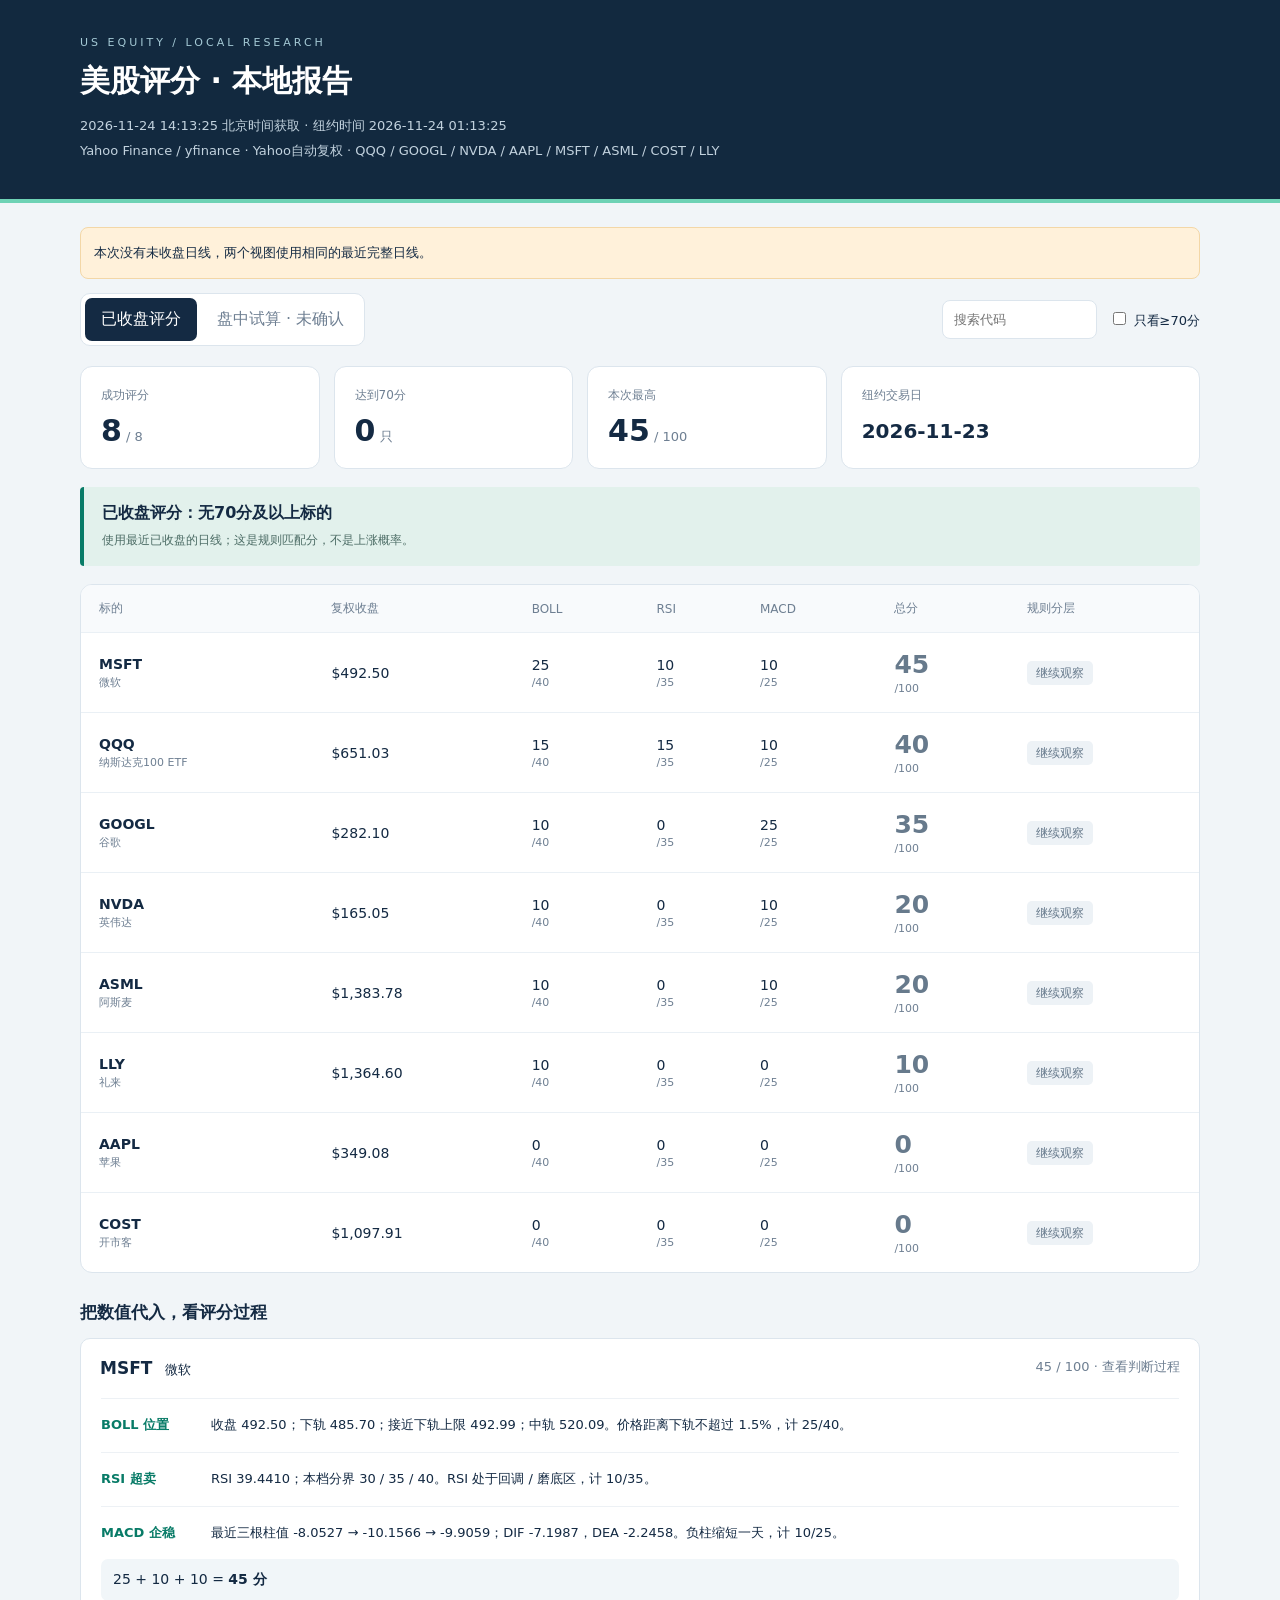
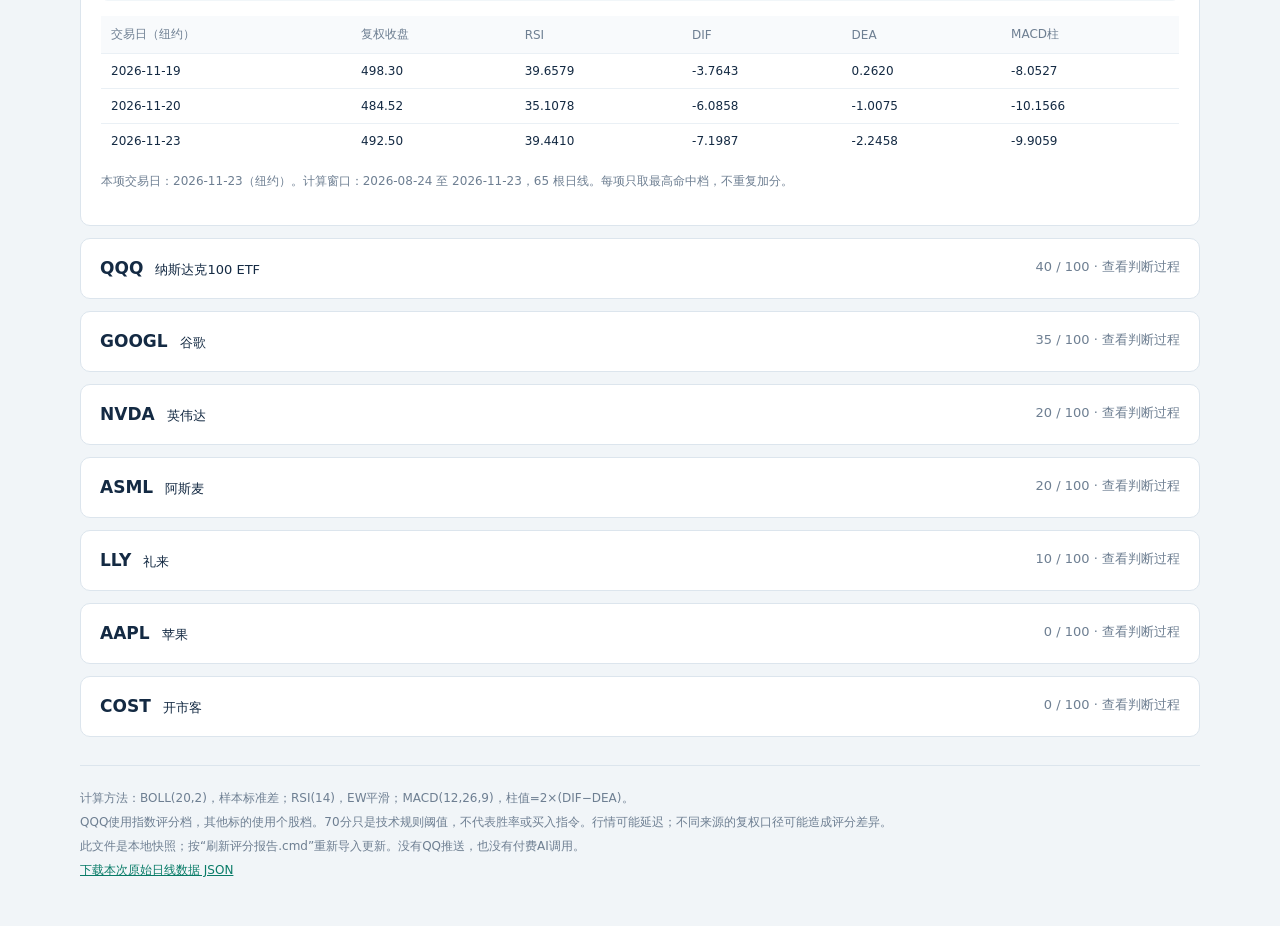
==== commit 20d8c50a: "Update public market snapshot for local reports" ====
--- a/reports/latest.html
+++ b/reports/latest.html
@@ -1,5 +1,5 @@
 <!doctype html><html lang="zh-CN"><head><meta charset="utf-8"><meta name="viewport" content="width=device-width,initial-scale=1"><title>美股评分 · 本地报告</title><style>
 :root{color-scheme:light;--ink:#142a43;--muted:#6e7f92;--line:#dce5ed;--green:#087b67}*{box-sizing:border-box}body{margin:0;background:#f1f5f8;color:var(--ink);font-family:system-ui,"Microsoft YaHei",sans-serif}header{background:#12293f;color:white;padding:36px max(24px,calc((100vw - 1120px)/2));border-bottom:4px solid #6ed2b5}.eyebrow{font-size:11px;letter-spacing:3px;color:#a4c9d5}h1{font-size:30px;margin:12px 0}header p{font-size:13px;line-height:1.9;color:#c2d2de;margin:0}main{max-width:1168px;margin:auto;padding:24px}.toolbar{display:flex;gap:12px;justify-content:space-between;align-items:center;margin-bottom:20px;flex-wrap:wrap}.tabs{display:flex;border:1px solid var(--line);background:white;border-radius:10px;padding:4px;gap:4px}button{border:0;background:transparent;padding:11px 16px;border-radius:7px;font:inherit;color:var(--muted);cursor:pointer}button[aria-selected=true]{background:var(--ink);color:white}.filters{display:flex;gap:12px;align-items:center;font-size:13px}input[type=search]{padding:11px;border:1px solid var(--line);border-radius:8px;width:155px;font:inherit}.stats{display:grid;grid-template-columns:repeat(3,1fr) 1.5fr;gap:14px;margin-bottom:18px}.stats>div{background:white;border:1px solid var(--line);border-radius:12px;padding:20px}.stats small{display:block;color:var(--muted);font-size:12px}.stats b{display:block;font-size:30px;margin-top:9px}.stats em{font-size:13px;color:var(--muted);font-style:normal;font-weight:normal}.stats .date{font-size:20px;margin-top:15px}.status{border-left:4px solid var(--green);background:#e2f1ec;padding:16px 18px;font-size:16px;font-weight:650;border-radius:4px;margin-bottom:18px}.status span{display:block;font-size:12px;font-weight:normal;color:#4c6c65;margin-top:6px;line-height:1.7}.status.live{background:#fff2d8;border-color:#c58728}.status.live span{color:#876a36}.scroll{overflow-x:auto}.table-card{border:1px solid var(--line);border-radius:12px;background:white}table{border-collapse:collapse;width:100%;min-width:700px;text-align:left;font-variant-numeric:tabular-nums}th{font-size:12px;font-weight:500;color:var(--muted);padding:15px 18px;background:#f8fafc}td{padding:17px 18px;border-top:1px solid #eaf0f5;font-size:14px}td small{display:block;font-size:11px;color:var(--muted);margin-top:3px}td a{font-weight:bold;color:var(--ink);text-decoration:none}td strong{font-size:25px}.good{color:var(--green)}.muted{color:#677a8c}.pill{font-size:12px;padding:5px 9px;background:#edf2f6;border-radius:5px;white-space:nowrap}.pill.good{background:#e2f1ec}h2{font-size:17px;margin:28px 0 14px}.detail{border:1px solid var(--line);border-radius:10px;background:white;margin:12px 0;scroll-margin-top:20px}.detail summary{padding:19px;display:flex;justify-content:space-between;gap:14px;cursor:pointer;font-size:13px}.detail summary b{font-size:17px;margin-right:8px}.detail summary>span:last-child{color:var(--muted)}.detail-body{padding:0 20px 20px}.reason{display:grid;grid-template-columns:110px 1fr;border-top:1px solid #edf1f5;padding:14px 0;font-size:13px;line-height:1.9}.reason span{color:var(--green);font-weight:650}.reason p{margin:0}.sum{padding:12px;background:#f1f6f9;border-radius:7px;font-size:14px;margin-bottom:15px}.history{min-width:690px}.history td,.history th{font-size:12px;padding:10px}.fine{font-size:12px;line-height:1.9;color:var(--muted)}.notice{background:#fff1da;border:1px solid #f3d7a7;border-radius:8px;padding:13px;margin-bottom:14px;font-size:13px;line-height:1.8}footer{border-top:1px solid var(--line);margin-top:28px;padding:20px 0;font-size:12px;line-height:2;color:var(--muted)}footer a{color:var(--green)}[hidden]{display:none!important}.empty{color:var(--muted);padding:20px;background:white;border-radius:10px}@media(max-width:700px){header{padding:25px 18px}h1{font-size:24px}main{padding:16px}.stats{grid-template-columns:1fr 1fr;gap:10px}.stats>div{padding:15px}.stats b{font-size:26px}.stats .date{font-size:16px}.toolbar{gap:15px}.filters{width:100%;justify-content:space-between}.tabs{width:100%}.tabs button{flex:1;padding:10px}.reason{grid-template-columns:1fr;gap:5px}.detail summary{flex-wrap:wrap}.detail-body{padding:0 15px 15px}}
-</style></head><body><header><div class="eyebrow">US EQUITY / LOCAL RESEARCH</div><h1>美股评分 · 本地报告</h1><p>2026-11-21 01:52:50 北京时间获取 · 纽约时间 2026-11-20 12:52:50<br>Yahoo Finance / yfinance · Yahoo自动复权 · QQQ / GOOGL / NVDA / AAPL / MSFT / ASML / COST / LLY</p></header><main><div class="toolbar"><div class="tabs" role="tablist"><button role="tab" aria-selected="true" data-mode="closed">已收盘评分</button><button role="tab" aria-selected="false" data-mode="intraday">盘中试算 · 未确认</button></div><div class="filters"><input type="search" aria-label="搜索股票代码" placeholder="搜索代码"><label><input type="checkbox" id="qualified"> 只看≥70分</label></div></div><section class="panel" id="panel-closed" ><div class="stats"><div><small>成功评分</small><b>8<em> / 8</em></b></div><div><small>达到70分</small><b>0<em> 只</em></b></div><div><small>本次最高</small><b>65<em> / 100</em></b></div><div><small>纽约交易日</small><b class="date">2026-11-19</b></div></div><div class="status ">已收盘评分：无70分及以上标的<span>使用最近已收盘的日线；这是规则匹配分，不是上涨概率。</span></div><div class="scroll table-card"><table><thead><tr><th>标的</th><th>复权收盘</th><th>BOLL</th><th>RSI</th><th>MACD</th><th>总分</th><th>规则分层</th></tr></thead><tbody><tr class="filter-row" data-symbol="NVDA" data-score="65"><td><a href="#closed-NVDA">NVDA</a><small>英伟达</small></td><td>$145.98</td><td>10<small>/40</small></td><td>35<small>/35</small></td><td>20<small>/25</small></td><td><strong class="muted">65</strong><small>/100</small></td><td><span class="pill muted">继续观察</span></td></tr><tr class="filter-row" data-symbol="QQQ" data-score="40"><td><a href="#closed-QQQ">QQQ</a><small>纳斯达克100 ETF</small></td><td>$645.04</td><td>15<small>/40</small></td><td>25<small>/35</small></td><td>0<small>/25</small></td><td><strong class="muted">40</strong><small>/100</small></td><td><span class="pill muted">继续观察</span></td></tr><tr class="filter-row" data-symbol="GOOGL" data-score="35"><td><a href="#closed-GOOGL">GOOGL</a><small>谷歌</small></td><td>$272.66</td><td>10<small>/40</small></td><td>25<small>/35</small></td><td>0<small>/25</small></td><td><strong class="muted">35</strong><small>/100</small></td><td><span class="pill muted">继续观察</span></td></tr><tr class="filter-row" data-symbol="MSFT" data-score="35"><td><a href="#closed-MSFT">MSFT</a><small>微软</small></td><td>$498.30</td><td>25<small>/40</small></td><td>10<small>/35</small></td><td>0<small>/25</small></td><td><strong class="muted">35</strong><small>/100</small></td><td><span class="pill muted">继续观察</span></td></tr><tr class="filter-row" data-symbol="ASML" data-score="35"><td><a href="#closed-ASML">ASML</a><small>阿斯麦</small></td><td>$1,356.20</td><td>10<small>/40</small></td><td>25<small>/35</small></td><td>0<small>/25</small></td><td><strong class="muted">35</strong><small>/100</small></td><td><span class="pill muted">继续观察</span></td></tr><tr class="filter-row" data-symbol="LLY" data-score="10"><td><a href="#closed-LLY">LLY</a><small>礼来</small></td><td>$1,351.12</td><td>10<small>/40</small></td><td>0<small>/35</small></td><td>0<small>/25</small></td><td><strong class="muted">10</strong><small>/100</small></td><td><span class="pill muted">继续观察</span></td></tr><tr class="filter-row" data-symbol="AAPL" data-score="0"><td><a href="#closed-AAPL">AAPL</a><small>苹果</small></td><td>$349.21</td><td>0<small>/40</small></td><td>0<small>/35</small></td><td>0<small>/25</small></td><td><strong class="muted">0</strong><small>/100</small></td><td><span class="pill muted">继续观察</span></td></tr><tr class="filter-row" data-symbol="COST" data-score="0"><td><a href="#closed-COST">COST</a><small>开市客</small></td><td>$1,093.83</td><td>0<small>/40</small></td><td>0<small>/35</small></td><td>0<small>/25</small></td><td><strong class="muted">0</strong><small>/100</small></td><td><span class="pill muted">继续观察</span></td></tr></tbody></table></div><p class="empty" hidden>当前筛选下没有标的。</p><h2>把数值代入，看评分过程</h2><details id="closed-NVDA" class="detail filter-row" data-symbol="NVDA" data-score="65" open><summary><span><b>NVDA</b> 英伟达</span><span>65 / 100 · 查看判断过程</span></summary><div class="detail-body"><div class="reason"><span>BOLL 位置</span><p>收盘 145.98；下轨 136.52；接近下轨上限 138.57；中轨 185.73。价格跌破 BOLL 中轨，计 10/40。</p></div><div class="reason"><span>RSI 超卖</span><p>RSI 19.3754；本档分界 30 / 35 / 40。RSI 严重超卖，计 35/35。</p></div><div class="reason"><span>MACD 企稳</span><p>最近三根柱值 -7.9727 → -7.6317 → -7.4138；DIF -17.7781，DEA -14.0712。负柱连续两天缩短，计 20/25。</p></div><div class="sum">10 + 35 + 20 = <b>65 分</b></div><div class="scroll"><table class="history"><thead><tr><th>交易日（纽约）</th><th>复权收盘</th><th>RSI</th><th>DIF</th><th>DEA</th><th>MACD柱</th></tr></thead><tbody><tr><td>2026-11-17</td><td>155.46</td><td>22.2036</td><td>-16.1769</td><td>-12.1905</td><td>-7.9727</td></tr><tr><td>2026-11-18</td><td>150.96</td><td>20.8172</td><td>-16.9603</td><td>-13.1445</td><td>-7.6317</td></tr><tr><td>2026-11-19</td><td>145.98</td><td>19.3754</td><td>-17.7781</td><td>-14.0712</td><td>-7.4138</td></tr></tbody></table></div><p class="fine">计算窗口：2026-08-20 至 2026-11-19，65 根日线。每项只取最高命中档，不重复加分。</p></div></details><details id="closed-QQQ" class="detail filter-row" data-symbol="QQQ" data-score="40" ><summary><span><b>QQQ</b> 纳斯达克100 ETF</span><span>40 / 100 · 查看判断过程</span></summary><div class="detail-body"><div class="reason"><span>BOLL 位置</span><p>收盘 645.04；下轨 635.01；接近下轨上限 641.36；中轨 683.33。价格跌破 BOLL 中轨，计 15/40。</p></div><div class="reason"><span>RSI 超卖</span><p>RSI 33.9751；本档分界 32 / 38 / 43。RSI 进入超卖区，计 25/35。</p></div><div class="reason"><span>MACD 企稳</span><p>最近三根柱值 -2.9544 → -3.0000 → -4.4681；DIF -16.5017，DEA -14.2676。MACD 暂无企稳加分信号，计 0/25。</p></div><div class="sum">15 + 25 + 0 = <b>40 分</b></div><div class="scroll"><table class="history"><thead><tr><th>交易日（纽约）</th><th>复权收盘</th><th>RSI</th><th>DIF</th><th>DEA</th><th>MACD柱</th></tr></thead><tbody><tr><td>2026-11-17</td><td>656.95</td><td>36.6148</td><td>-14.8113</td><td>-13.3341</td><td>-2.9544</td></tr><tr><td>2026-11-18</td><td>659.51</td><td>37.7814</td><td>-15.2091</td><td>-13.7091</td><td>-3.0000</td></tr><tr><td>2026-11-19</td><td>645.04</td><td>33.9751</td><td>-16.5017</td><td>-14.2676</td><td>-4.4681</td></tr></tbody></table></div><p class="fine">计算窗口：2026-08-20 至 2026-11-19，65 根日线。每项只取最高命中档，不重复加分。</p></div></details><details id="closed-GOOGL" class="detail filter-row" data-symbol="GOOGL" data-score="35" ><summary><span><b>GOOGL</b> 谷歌</span><span>35 / 100 · 查看判断过程</span></summary><div class="detail-body"><div class="reason"><span>BOLL 位置</span><p>收盘 272.66；下轨 260.55；接近下轨上限 264.46；中轨 292.20。价格跌破 BOLL 中轨，计 10/40。</p></div><div class="reason"><span>RSI 超卖</span><p>RSI 30.9153；本档分界 30 / 35 / 40。RSI 进入超卖区，计 25/35。</p></div><div class="reason"><span>MACD 企稳</span><p>最近三根柱值 1.2957 → 1.3317 → 0.2708；DIF -12.7004，DEA -12.8358。MACD 暂无企稳加分信号，计 0/25。</p></div><div class="sum">10 + 25 + 0 = <b>35 分</b></div><div class="scroll"><table class="history"><thead><tr><th>交易日（纽约）</th><th>复权收盘</th><th>RSI</th><th>DIF</th><th>DEA</th><th>MACD柱</th></tr></thead><tbody><tr><td>2026-11-17</td><td>280.20</td><td>33.2914</td><td>-12.3882</td><td>-13.0361</td><td>1.2957</td></tr><tr><td>2026-11-18</td><td>282.44</td><td>35.3066</td><td>-12.2038</td><td>-12.8696</td><td>1.3317</td></tr><tr><td>2026-11-19</td><td>272.66</td><td>30.9153</td><td>-12.7004</td><td>-12.8358</td><td>0.2708</td></tr></tbody></table></div><p class="fine">计算窗口：2026-08-20 至 2026-11-19，65 根日线。每项只取最高命中档，不重复加分。</p></div></details><details id="closed-MSFT" class="detail filter-row" data-symbol="MSFT" data-score="35" ><summary><span><b>MSFT</b> 微软</span><span>35 / 100 · 查看判断过程</span></summary><div class="detail-body"><div class="reason"><span>BOLL 位置</span><p>收盘 498.30；下轨 497.12；接近下轨上限 504.58；中轨 523.99。价格距离下轨不超过 1.5%，计 25/40。</p></div><div class="reason"><span>RSI 超卖</span><p>RSI 39.4961；本档分界 30 / 35 / 40。RSI 处于回调 / 磨底区，计 10/35。</p></div><div class="reason"><span>MACD 企稳</span><p>最近三根柱值 -6.2461 → -6.8831 → -8.0961；DIF -3.7175，DEA 0.3306。MACD 暂无企稳加分信号，计 0/25。</p></div><div class="sum">25 + 10 + 0 = <b>35 分</b></div><div class="scroll"><table class="history"><thead><tr><th>交易日（纽约）</th><th>复权收盘</th><th>RSI</th><th>DIF</th><th>DEA</th><th>MACD柱</th></tr></thead><tbody><tr><td>2026-11-17</td><td>505.26</td><td>41.8286</td><td>-0.9200</td><td>2.2030</td><td>-6.2461</td></tr><tr><td>2026-11-18</td><td>507.31</td><td>42.8793</td><td>-2.0990</td><td>1.3426</td><td>-6.8831</td></tr><tr><td>2026-11-19</td><td>498.30</td><td>39.4961</td><td>-3.7175</td><td>0.3306</td><td>-8.0961</td></tr></tbody></table></div><p class="fine">计算窗口：2026-08-20 至 2026-11-19，65 根日线。每项只取最高命中档，不重复加分。</p></div></details><details id="closed-ASML" class="detail filter-row" data-symbol="ASML" data-score="35" ><summary><span><b>ASML</b> 阿斯麦</span><span>35 / 100 · 查看判断过程</span></summary><div class="detail-body"><div class="reason"><span>BOLL 位置</span><p>收盘 1356.20；下轨 1314.20；接近下轨上限 1333.91；中轨 1507.19。价格跌破 BOLL 中轨，计 10/40。</p></div><div class="reason"><span>RSI 超卖</span><p>RSI 33.8484；本档分界 30 / 35 / 40。RSI 进入超卖区，计 25/35。</p></div><div class="reason"><span>MACD 企稳</span><p>最近三根柱值 -14.4328 → -15.2234 → -18.8201；DIF -71.4081，DEA -61.9981。MACD 暂无企稳加分信号，计 0/25。</p></div><div class="sum">10 + 25 + 0 = <b>35 分</b></div><div class="scroll"><table class="history"><thead><tr><th>交易日（纽约）</th><th>复权收盘</th><th>RSI</th><th>DIF</th><th>DEA</th><th>MACD柱</th></tr></thead><tbody><tr><td>2026-11-17</td><td>1383.11</td><td>34.9577</td><td>-64.9590</td><td>-57.7426</td><td>-14.4328</td></tr><tr><td>2026-11-18</td><td>1395.27</td><td>36.3431</td><td>-67.2573</td><td>-59.6456</td><td>-15.2234</td></tr><tr><td>2026-11-19</td><td>1356.20</td><td>33.8484</td><td>-71.4081</td><td>-61.9981</td><td>-18.8201</td></tr></tbody></table></div><p class="fine">计算窗口：2026-08-20 至 2026-11-19，65 根日线。每项只取最高命中档，不重复加分。</p></div></details><details id="closed-LLY" class="detail filter-row" data-symbol="LLY" data-score="10" ><summary><span><b>LLY</b> 礼来</span><span>10 / 100 · 查看判断过程</span></summary><div class="detail-body"><div class="reason"><span>BOLL 位置</span><p>收盘 1351.12；下轨 1263.31；接近下轨上限 1282.26；中轨 1378.98。价格跌破 BOLL 中轨，计 10/40。</p></div><div class="reason"><span>RSI 超卖</span><p>RSI 50.5350；本档分界 30 / 35 / 40。RSI 未达到超卖评分区间，计 0/35。</p></div><div class="reason"><span>MACD 企稳</span><p>最近三根柱值 -1.3227 → -9.8097 → -19.6018；DIF 39.8363，DEA 49.6372。MACD 暂无企稳加分信号，计 0/25。</p></div><div class="sum">10 + 0 + 0 = <b>10 分</b></div><div class="scroll"><table class="history"><thead><tr><th>交易日（纽约）</th><th>复权收盘</th><th>RSI</th><th>DIF</th><th>DEA</th><th>MACD柱</th></tr></thead><tbody><tr><td>2026-11-17</td><td>1415.55</td><td>63.4741</td><td>52.6523</td><td>53.3136</td><td>-1.3227</td></tr><tr><td>2026-11-18</td><td>1382.75</td><td>56.3912</td><td>47.1826</td><td>52.0874</td><td>-9.8097</td></tr><tr><td>2026-11-19</td><td>1351.12</td><td>50.5350</td><td>39.8363</td><td>49.6372</td><td>-19.6018</td></tr></tbody></table></div><p class="fine">计算窗口：2026-08-20 至 2026-11-19，65 根日线。每项只取最高命中档，不重复加分。</p></div></details><details id="closed-AAPL" class="detail filter-row" data-symbol="AAPL" data-score="0" ><summary><span><b>AAPL</b> 苹果</span><span>0 / 100 · 查看判断过程</span></summary><div class="detail-body"><div class="reason"><span>BOLL 位置</span><p>收盘 349.21；下轨 335.38；接近下轨上限 340.41；中轨 347.55。价格未进入低吸位置区间，计 0/40。</p></div><div class="reason"><span>RSI 超卖</span><p>RSI 52.9487；本档分界 30 / 35 / 40。RSI 未达到超卖评分区间，计 0/35。</p></div><div class="reason"><span>MACD 企稳</span><p>最近三根柱值 0.9753 → 0.6246 → -0.1087；DIF 3.6202，DEA 3.6746。MACD 暂无企稳加分信号，计 0/25。</p></div><div class="sum">0 + 0 + 0 = <b>0 分</b></div><div class="scroll"><table class="history"><thead><tr><th>交易日（纽约）</th><th>复权收盘</th><th>RSI</th><th>DIF</th><th>DEA</th><th>MACD柱</th></tr></thead><tbody><tr><td>2026-11-17</td><td>351.91</td><td>56.1117</td><td>4.0977</td><td>3.6101</td><td>0.9753</td></tr><tr><td>2026-11-18</td><td>352.45</td><td>56.5772</td><td>4.0005</td><td>3.6882</td><td>0.6246</td></tr><tr><td>2026-11-19</td><td>349.21</td><td>52.9487</td><td>3.6202</td><td>3.6746</td><td>-0.1087</td></tr></tbody></table></div><p class="fine">计算窗口：2026-08-20 至 2026-11-19，65 根日线。每项只取最高命中档，不重复加分。</p></div></details><details id="closed-COST" class="detail filter-row" data-symbol="COST" data-score="0" ><summary><span><b>COST</b> 开市客</span><span>0 / 100 · 查看判断过程</span></summary><div class="detail-body"><div class="reason"><span>BOLL 位置</span><p>收盘 1093.83；下轨 963.79；接近下轨上限 978.25；中轨 1052.12。价格未进入低吸位置区间，计 0/40。</p></div><div class="reason"><span>RSI 超卖</span><p>RSI 68.4610；本档分界 30 / 35 / 40。RSI 未达到超卖评分区间，计 0/35。</p></div><div class="reason"><span>MACD 企稳</span><p>最近三根柱值 10.6596 → 6.9101 → 3.2328；DIF 35.4120，DEA 33.7956。MACD 暂无企稳加分信号，计 0/25。</p></div><div class="sum">0 + 0 + 0 = <b>0 分</b></div><div class="scroll"><table class="history"><thead><tr><th>交易日（纽约）</th><th>复权收盘</th><th>RSI</th><th>DIF</th><th>DEA</th><th>MACD柱</th></tr></thead><tbody><tr><td>2026-11-17</td><td>1110.08</td><td>75.9980</td><td>37.8575</td><td>32.5277</td><td>10.6596</td></tr><tr><td>2026-11-18</td><td>1096.62</td><td>69.7229</td><td>36.8465</td><td>33.3915</td><td>6.9101</td></tr><tr><td>2026-11-19</td><td>1093.83</td><td>68.4610</td><td>35.4120</td><td>33.7956</td><td>3.2328</td></tr></tbody></table></div><p class="fine">计算窗口：2026-08-20 至 2026-11-19，65 根日线。每项只取最高命中档，不重复加分。</p></div></details></section><section class="panel" id="panel-intraday" hidden><div class="stats"><div><small>成功评分</small><b>8<em> / 8</em></b></div><div><small>达到70分</small><b>1<em> 只</em></b></div><div><small>本次最高</small><b>75<em> / 100</em></b></div><div><small>纽约交易日</small><b class="date">2026-11-20</b></div></div><div class="status live">盘中试算：1 只达到70分及以上<span>尚未收盘，分数和金叉信号都可能变化；不是正式收盘信号。</span></div><div class="scroll table-card"><table><thead><tr><th>标的</th><th>盘中参考价</th><th>BOLL</th><th>RSI</th><th>MACD</th><th>总分</th><th>规则分层</th></tr></thead><tbody><tr class="filter-row" data-symbol="QQQ" data-score="75"><td><a href="#intraday-QQQ">QQQ</a><small>纳斯达克100 ETF</small></td><td>$620.58</td><td>40<small>/40</small></td><td>35<small>/35</small></td><td>0<small>/25</small></td><td><strong class="good">75</strong><small>/100</small></td><td><span class="pill good">轻仓试探</span></td></tr><tr class="filter-row" data-symbol="ASML" data-score="60"><td><a href="#intraday-ASML">ASML</a><small>阿斯麦</small></td><td>$1,278.83</td><td>25<small>/40</small></td><td>35<small>/35</small></td><td>0<small>/25</small></td><td><strong class="muted">60</strong><small>/100</small></td><td><span class="pill muted">继续观察</span></td></tr><tr class="filter-row" data-symbol="MSFT" data-score="50"><td><a href="#intraday-MSFT">MSFT</a><small>微软</small></td><td>$488.67</td><td>40<small>/40</small></td><td>10<small>/35</small></td><td>0<small>/25</small></td><td><strong class="muted">50</strong><small>/100</small></td><td><span class="pill muted">继续观察</span></td></tr><tr class="filter-row" data-symbol="NVDA" data-score="45"><td><a href="#intraday-NVDA">NVDA</a><small>英伟达</small></td><td>$135.48</td><td>10<small>/40</small></td><td>35<small>/35</small></td><td>0<small>/25</small></td><td><strong class="muted">45</strong><small>/100</small></td><td><span class="pill muted">继续观察</span></td></tr><tr class="filter-row" data-symbol="GOOGL" data-score="35"><td><a href="#intraday-GOOGL">GOOGL</a><small>谷歌</small></td><td>$273.22</td><td>10<small>/40</small></td><td>25<small>/35</small></td><td>0<small>/25</small></td><td><strong class="muted">35</strong><small>/100</small></td><td><span class="pill muted">继续观察</span></td></tr><tr class="filter-row" data-symbol="AAPL" data-score="10"><td><a href="#intraday-AAPL">AAPL</a><small>苹果</small></td><td>$345.70</td><td>10<small>/40</small></td><td>0<small>/35</small></td><td>0<small>/25</small></td><td><strong class="muted">10</strong><small>/100</small></td><td><span class="pill muted">继续观察</span></td></tr><tr class="filter-row" data-symbol="LLY" data-score="10"><td><a href="#intraday-LLY">LLY</a><small>礼来</small></td><td>$1,352.34</td><td>10<small>/40</small></td><td>0<small>/35</small></td><td>0<small>/25</small></td><td><strong class="muted">10</strong><small>/100</small></td><td><span class="pill muted">继续观察</span></td></tr><tr class="filter-row" data-symbol="COST" data-score="0"><td><a href="#intraday-COST">COST</a><small>开市客</small></td><td>$1,113.64</td><td>0<small>/40</small></td><td>0<small>/35</small></td><td>0<small>/25</small></td><td><strong class="muted">0</strong><small>/100</small></td><td><span class="pill muted">继续观察</span></td></tr></tbody></table></div><p class="empty" hidden>当前筛选下没有标的。</p><h2>把数值代入，看评分过程</h2><details id="intraday-QQQ" class="detail filter-row" data-symbol="QQQ" data-score="75" open><summary><span><b>QQQ</b> 纳斯达克100 ETF</span><span>75 / 100 · 查看判断过程</span></summary><div class="detail-body"><div class="reason"><span>BOLL 位置</span><p>收盘 620.58；下轨 624.40；接近下轨上限 630.65；中轨 679.14。价格跌破 BOLL 下轨，计 40/40。</p></div><div class="reason"><span>RSI 超卖</span><p>RSI 28.7099；本档分界 32 / 38 / 43。RSI 严重超卖，计 35/35。</p></div><div class="reason"><span>MACD 企稳</span><p>最近三根柱值 -3.0000 → -4.4681 → -8.0159；DIF -19.2776，DEA -15.2696。MACD 暂无企稳加分信号，计 0/25。</p></div><div class="sum">40 + 35 + 0 = <b>75 分</b></div><div class="scroll"><table class="history"><thead><tr><th>交易日（纽约）</th><th>复权收盘</th><th>RSI</th><th>DIF</th><th>DEA</th><th>MACD柱</th></tr></thead><tbody><tr><td>2026-11-18</td><td>659.51</td><td>37.7814</td><td>-15.2091</td><td>-13.7091</td><td>-3.0000</td></tr><tr><td>2026-11-19</td><td>645.04</td><td>33.9751</td><td>-16.5017</td><td>-14.2676</td><td>-4.4681</td></tr><tr><td>2026-11-20</td><td>620.58</td><td>28.7099</td><td>-19.2776</td><td>-15.2696</td><td>-8.0159</td></tr></tbody></table></div><p class="fine">计算窗口：2026-08-20 至 2026-11-20，66 根日线。每项只取最高命中档，不重复加分。</p></div></details><details id="intraday-ASML" class="detail filter-row" data-symbol="ASML" data-score="60" ><summary><span><b>ASML</b> 阿斯麦</span><span>60 / 100 · 查看判断过程</span></summary><div class="detail-body"><div class="reason"><span>BOLL 位置</span><p>收盘 1278.83；下轨 1276.98；接近下轨上限 1296.14；中轨 1492.64。价格距离下轨不超过 1.5%，计 25/40。</p></div><div class="reason"><span>RSI 超卖</span><p>RSI 29.5261；本档分界 30 / 35 / 40。RSI 严重超卖，计 35/35。</p></div><div class="reason"><span>MACD 企稳</span><p>最近三根柱值 -15.2234 → -18.8201 → -28.8325；DIF -80.0184，DEA -65.6021。MACD 暂无企稳加分信号，计 0/25。</p></div><div class="sum">25 + 35 + 0 = <b>60 分</b></div><div class="scroll"><table class="history"><thead><tr><th>交易日（纽约）</th><th>复权收盘</th><th>RSI</th><th>DIF</th><th>DEA</th><th>MACD柱</th></tr></thead><tbody><tr><td>2026-11-18</td><td>1395.27</td><td>36.3431</td><td>-67.2573</td><td>-59.6456</td><td>-15.2234</td></tr><tr><td>2026-11-19</td><td>1356.20</td><td>33.8484</td><td>-71.4081</td><td>-61.9981</td><td>-18.8201</td></tr><tr><td>2026-11-20</td><td>1278.83</td><td>29.5261</td><td>-80.0184</td><td>-65.6021</td><td>-28.8325</td></tr></tbody></table></div><p class="fine">计算窗口：2026-08-20 至 2026-11-20，66 根日线。每项只取最高命中档，不重复加分。</p></div></details><details id="intraday-MSFT" class="detail filter-row" data-symbol="MSFT" data-score="50" ><summary><span><b>MSFT</b> 微软</span><span>50 / 100 · 查看判断过程</span></summary><div class="detail-body"><div class="reason"><span>BOLL 位置</span><p>收盘 488.67；下轨 491.08；接近下轨上限 498.44；中轨 522.25。价格跌破 BOLL 下轨，计 40/40。</p></div><div class="reason"><span>RSI 超卖</span><p>RSI 36.2064；本档分界 30 / 35 / 40。RSI 处于回调 / 磨底区，计 10/35。</p></div><div class="reason"><span>MACD 企稳</span><p>最近三根柱值 -6.8831 → -8.0961 → -9.6678；DIF -5.7118，DEA -0.8779。MACD 暂无企稳加分信号，计 0/25。</p></div><div class="sum">40 + 10 + 0 = <b>50 分</b></div><div class="scroll"><table class="history"><thead><tr><th>交易日（纽约）</th><th>复权收盘</th><th>RSI</th><th>DIF</th><th>DEA</th><th>MACD柱</th></tr></thead><tbody><tr><td>2026-11-18</td><td>507.31</td><td>42.8793</td><td>-2.0990</td><td>1.3426</td><td>-6.8831</td></tr><tr><td>2026-11-19</td><td>498.30</td><td>39.4961</td><td>-3.7175</td><td>0.3306</td><td>-8.0961</td></tr><tr><td>2026-11-20</td><td>488.67</td><td>36.2064</td><td>-5.7118</td><td>-0.8779</td><td>-9.6678</td></tr></tbody></table></div><p class="fine">计算窗口：2026-08-20 至 2026-11-20，66 根日线。每项只取最高命中档，不重复加分。</p></div></details><details id="intraday-NVDA" class="detail filter-row" data-symbol="NVDA" data-score="45" ><summary><span><b>NVDA</b> 英伟达</span><span>45 / 100 · 查看判断过程</span></summary><div class="detail-body"><div class="reason"><span>BOLL 位置</span><p>收盘 135.48；下轨 129.43；接近下轨上限 131.37；中轨 181.95。价格跌破 BOLL 中轨，计 10/40。</p></div><div class="reason"><span>RSI 超卖</span><p>RSI 16.7425；本档分界 30 / 35 / 40。RSI 严重超卖，计 35/35。</p></div><div class="reason"><span>MACD 企稳</span><p>最近三根柱值 -7.6317 → -7.4138 → -7.9722；DIF -19.0538，DEA -15.0677。MACD 暂无企稳加分信号，计 0/25。</p></div><div class="sum">10 + 35 + 0 = <b>45 分</b></div><div class="scroll"><table class="history"><thead><tr><th>交易日（纽约）</th><th>复权收盘</th><th>RSI</th><th>DIF</th><th>DEA</th><th>MACD柱</th></tr></thead><tbody><tr><td>2026-11-18</td><td>150.96</td><td>20.8172</td><td>-16.9603</td><td>-13.1445</td><td>-7.6317</td></tr><tr><td>2026-11-19</td><td>145.98</td><td>19.3754</td><td>-17.7781</td><td>-14.0712</td><td>-7.4138</td></tr><tr><td>2026-11-20</td><td>135.48</td><td>16.7425</td><td>-19.0538</td><td>-15.0677</td><td>-7.9722</td></tr></tbody></table></div><p class="fine">计算窗口：2026-08-20 至 2026-11-20，66 根日线。每项只取最高命中档，不重复加分。</p></div></details><details id="intraday-GOOGL" class="detail filter-row" data-symbol="GOOGL" data-score="35" ><summary><span><b>GOOGL</b> 谷歌</span><span>35 / 100 · 查看判断过程</span></summary><div class="detail-body"><div class="reason"><span>BOLL 位置</span><p>收盘 273.22；下轨 260.03；接近下轨上限 263.93；中轨 289.85。价格跌破 BOLL 中轨，计 10/40。</p></div><div class="reason"><span>RSI 超卖</span><p>RSI 31.4411；本档分界 30 / 35 / 40。RSI 进入超卖区，计 25/35。</p></div><div class="reason"><span>MACD 企稳</span><p>最近三根柱值 1.3317 → 0.2708 → -0.1028；DIF -12.9000，DEA -12.8486。MACD 暂无企稳加分信号，计 0/25。</p></div><div class="sum">10 + 25 + 0 = <b>35 分</b></div><div class="scroll"><table class="history"><thead><tr><th>交易日（纽约）</th><th>复权收盘</th><th>RSI</th><th>DIF</th><th>DEA</th><th>MACD柱</th></tr></thead><tbody><tr><td>2026-11-18</td><td>282.44</td><td>35.3066</td><td>-12.2038</td><td>-12.8696</td><td>1.3317</td></tr><tr><td>2026-11-19</td><td>272.66</td><td>30.9153</td><td>-12.7004</td><td>-12.8358</td><td>0.2708</td></tr><tr><td>2026-11-20</td><td>273.22</td><td>31.4411</td><td>-12.9000</td><td>-12.8486</td><td>-0.1028</td></tr></tbody></table></div><p class="fine">计算窗口：2026-08-20 至 2026-11-20，66 根日线。每项只取最高命中档，不重复加分。</p></div></details><details id="intraday-AAPL" class="detail filter-row" data-symbol="AAPL" data-score="10" ><summary><span><b>AAPL</b> 苹果</span><span>10 / 100 · 查看判断过程</span></summary><div class="detail-body"><div class="reason"><span>BOLL 位置</span><p>收盘 345.70；下轨 335.26；接近下轨上限 340.29；中轨 347.46。价格跌破 BOLL 中轨，计 10/40。</p></div><div class="reason"><span>RSI 超卖</span><p>RSI 49.2627；本档分界 30 / 35 / 40。RSI 未达到超卖评分区间，计 0/35。</p></div><div class="reason"><span>MACD 企稳</span><p>最近三根柱值 0.6246 → -0.1087 → -1.0776；DIF 3.0010，DEA 3.5399。MACD 暂无企稳加分信号，计 0/25。</p></div><div class="sum">10 + 0 + 0 = <b>10 分</b></div><div class="scroll"><table class="history"><thead><tr><th>交易日（纽约）</th><th>复权收盘</th><th>RSI</th><th>DIF</th><th>DEA</th><th>MACD柱</th></tr></thead><tbody><tr><td>2026-11-18</td><td>352.45</td><td>56.5772</td><td>4.0005</td><td>3.6882</td><td>0.6246</td></tr><tr><td>2026-11-19</td><td>349.21</td><td>52.9487</td><td>3.6202</td><td>3.6746</td><td>-0.1087</td></tr><tr><td>2026-11-20</td><td>345.70</td><td>49.2627</td><td>3.0010</td><td>3.5399</td><td>-1.0776</td></tr></tbody></table></div><p class="fine">计算窗口：2026-08-20 至 2026-11-20，66 根日线。每项只取最高命中档，不重复加分。</p></div></details><details id="intraday-LLY" class="detail filter-row" data-symbol="LLY" data-score="10" ><summary><span><b>LLY</b> 礼来</span><span>10 / 100 · 查看判断过程</span></summary><div class="detail-body"><div class="reason"><span>BOLL 位置</span><p>收盘 1352.34；下轨 1277.90；接近下轨上限 1297.06；中轨 1383.00。价格跌破 BOLL 中轨，计 10/40。</p></div><div class="reason"><span>RSI 超卖</span><p>RSI 50.7475；本档分界 30 / 35 / 40。RSI 未达到超卖评分区间，计 0/35。</p></div><div class="reason"><span>MACD 企稳</span><p>最近三根柱值 -9.8097 → -19.6018 → -25.4611；DIF 33.7240，DEA 46.4546。MACD 暂无企稳加分信号，计 0/25。</p></div><div class="sum">10 + 0 + 0 = <b>10 分</b></div><div class="scroll"><table class="history"><thead><tr><th>交易日（纽约）</th><th>复权收盘</th><th>RSI</th><th>DIF</th><th>DEA</th><th>MACD柱</th></tr></thead><tbody><tr><td>2026-11-18</td><td>1382.75</td><td>56.3912</td><td>47.1826</td><td>52.0874</td><td>-9.8097</td></tr><tr><td>2026-11-19</td><td>1351.12</td><td>50.5350</td><td>39.8363</td><td>49.6372</td><td>-19.6018</td></tr><tr><td>2026-11-20</td><td>1352.34</td><td>50.7475</td><td>33.7240</td><td>46.4546</td><td>-25.4611</td></tr></tbody></table></div><p class="fine">计算窗口：2026-08-20 至 2026-11-20，66 根日线。每项只取最高命中档，不重复加分。</p></div></details><details id="intraday-COST" class="detail filter-row" data-symbol="COST" data-score="0" ><summary><span><b>COST</b> 开市客</span><span>0 / 100 · 查看判断过程</span></summary><div class="detail-body"><div class="reason"><span>BOLL 位置</span><p>收盘 1113.64；下轨 968.64；接近下轨上限 983.16；中轨 1057.71。价格未进入低吸位置区间，计 0/40。</p></div><div class="reason"><span>RSI 超卖</span><p>RSI 72.2950；本档分界 30 / 35 / 40。RSI 未达到超卖评分区间，计 0/35。</p></div><div class="reason"><span>MACD 企稳</span><p>最近三根柱值 6.9101 → 3.2328 → 2.6707；DIF 35.4648，DEA 34.1294。MACD 暂无企稳加分信号，计 0/25。</p></div><div class="sum">0 + 0 + 0 = <b>0 分</b></div><div class="scroll"><table class="history"><thead><tr><th>交易日（纽约）</th><th>复权收盘</th><th>RSI</th><th>DIF</th><th>DEA</th><th>MACD柱</th></tr></thead><tbody><tr><td>2026-11-18</td><td>1096.62</td><td>69.7229</td><td>36.8465</td><td>33.3915</td><td>6.9101</td></tr><tr><td>2026-11-19</td><td>1093.83</td><td>68.4610</td><td>35.4120</td><td>33.7956</td><td>3.2328</td></tr><tr><td>2026-11-20</td><td>1113.64</td><td>72.2950</td><td>35.4648</td><td>34.1294</td><td>2.6707</td></tr></tbody></table></div><p class="fine">计算窗口：2026-08-20 至 2026-11-20，66 根日线。每项只取最高命中档，不重复加分。</p></div></details></section><footer>计算方法：BOLL(20,2)，样本标准差；RSI(14)，EW平滑；MACD(12,26,9)，柱值=2×(DIF−DEA)。<br>QQQ使用指数评分档，其他标的使用个股档。70分只是技术规则阈值，不代表胜率或买入指令。行情可能延迟；不同来源的复权口径可能造成评分差异。<br>此文件是本地快照；按“刷新评分报告.cmd”重新导入更新。没有QQ推送，也没有付费AI调用。<br><a href="latest-data.json" download>下载本次原始日线数据 JSON</a></footer></main><script>
+</style></head><body><header><div class="eyebrow">US EQUITY / LOCAL RESEARCH</div><h1>美股评分 · 本地报告</h1><p>2026-11-24 14:13:25 北京时间获取 · 纽约时间 2026-11-24 01:13:25<br>Yahoo Finance / yfinance · Yahoo自动复权 · QQQ / GOOGL / NVDA / AAPL / MSFT / ASML / COST / LLY</p></header><main><div class="notice">本次没有未收盘日线，两个视图使用相同的最近完整日线。</div><div class="toolbar"><div class="tabs" role="tablist"><button role="tab" aria-selected="true" data-mode="closed">已收盘评分</button><button role="tab" aria-selected="false" data-mode="intraday">盘中试算 · 未确认</button></div><div class="filters"><input type="search" aria-label="搜索股票代码" placeholder="搜索代码"><label><input type="checkbox" id="qualified"> 只看≥70分</label></div></div><section class="panel" id="panel-closed" ><div class="stats"><div><small>成功评分</small><b>8<em> / 8</em></b></div><div><small>达到70分</small><b>0<em> 只</em></b></div><div><small>本次最高</small><b>45<em> / 100</em></b></div><div><small>纽约交易日</small><b class="date">2026-11-23</b></div></div><div class="status ">已收盘评分：无70分及以上标的<span>使用最近已收盘的日线；这是规则匹配分，不是上涨概率。</span></div><div class="scroll table-card"><table><thead><tr><th>标的</th><th>复权收盘</th><th>BOLL</th><th>RSI</th><th>MACD</th><th>总分</th><th>规则分层</th></tr></thead><tbody><tr class="filter-row" data-symbol="MSFT" data-score="45"><td><a href="#closed-MSFT">MSFT</a><small>微软</small></td><td>$492.50</td><td>25<small>/40</small></td><td>10<small>/35</small></td><td>10<small>/25</small></td><td><strong class="muted">45</strong><small>/100</small></td><td><span class="pill muted">继续观察</span></td></tr><tr class="filter-row" data-symbol="QQQ" data-score="40"><td><a href="#closed-QQQ">QQQ</a><small>纳斯达克100 ETF</small></td><td>$651.03</td><td>15<small>/40</small></td><td>15<small>/35</small></td><td>10<small>/25</small></td><td><strong class="muted">40</strong><small>/100</small></td><td><span class="pill muted">继续观察</span></td></tr><tr class="filter-row" data-symbol="GOOGL" data-score="35"><td><a href="#closed-GOOGL">GOOGL</a><small>谷歌</small></td><td>$282.10</td><td>10<small>/40</small></td><td>0<small>/35</small></td><td>25<small>/25</small></td><td><strong class="muted">35</strong><small>/100</small></td><td><span class="pill muted">继续观察</span></td></tr><tr class="filter-row" data-symbol="NVDA" data-score="20"><td><a href="#closed-NVDA">NVDA</a><small>英伟达</small></td><td>$165.05</td><td>10<small>/40</small></td><td>0<small>/35</small></td><td>10<small>/25</small></td><td><strong class="muted">20</strong><small>/100</small></td><td><span class="pill muted">继续观察</span></td></tr><tr class="filter-row" data-symbol="ASML" data-score="20"><td><a href="#closed-ASML">ASML</a><small>阿斯麦</small></td><td>$1,383.78</td><td>10<small>/40</small></td><td>0<small>/35</small></td><td>10<small>/25</small></td><td><strong class="muted">20</strong><small>/100</small></td><td><span class="pill muted">继续观察</span></td></tr><tr class="filter-row" data-symbol="LLY" data-score="10"><td><a href="#closed-LLY">LLY</a><small>礼来</small></td><td>$1,364.60</td><td>10<small>/40</small></td><td>0<small>/35</small></td><td>0<small>/25</small></td><td><strong class="muted">10</strong><small>/100</small></td><td><span class="pill muted">继续观察</span></td></tr><tr class="filter-row" data-symbol="AAPL" data-score="0"><td><a href="#closed-AAPL">AAPL</a><small>苹果</small></td><td>$349.08</td><td>0<small>/40</small></td><td>0<small>/35</small></td><td>0<small>/25</small></td><td><strong class="muted">0</strong><small>/100</small></td><td><span class="pill muted">继续观察</span></td></tr><tr class="filter-row" data-symbol="COST" data-score="0"><td><a href="#closed-COST">COST</a><small>开市客</small></td><td>$1,097.91</td><td>0<small>/40</small></td><td>0<small>/35</small></td><td>0<small>/25</small></td><td><strong class="muted">0</strong><small>/100</small></td><td><span class="pill muted">继续观察</span></td></tr></tbody></table></div><p class="empty" hidden>当前筛选下没有标的。</p><h2>把数值代入，看评分过程</h2><details id="closed-MSFT" class="detail filter-row" data-symbol="MSFT" data-score="45" open><summary><span><b>MSFT</b> 微软</span><span>45 / 100 · 查看判断过程</span></summary><div class="detail-body"><div class="reason"><span>BOLL 位置</span><p>收盘 492.50；下轨 485.70；接近下轨上限 492.99；中轨 520.09。价格距离下轨不超过 1.5%，计 25/40。</p></div><div class="reason"><span>RSI 超卖</span><p>RSI 39.4410；本档分界 30 / 35 / 40。RSI 处于回调 / 磨底区，计 10/35。</p></div><div class="reason"><span>MACD 企稳</span><p>最近三根柱值 -8.0527 → -10.1566 → -9.9059；DIF -7.1987，DEA -2.2458。负柱缩短一天，计 10/25。</p></div><div class="sum">25 + 10 + 10 = <b>45 分</b></div><div class="scroll"><table class="history"><thead><tr><th>交易日（纽约）</th><th>复权收盘</th><th>RSI</th><th>DIF</th><th>DEA</th><th>MACD柱</th></tr></thead><tbody><tr><td>2026-11-19</td><td>498.30</td><td>39.6579</td><td>-3.7643</td><td>0.2620</td><td>-8.0527</td></tr><tr><td>2026-11-20</td><td>484.52</td><td>35.1078</td><td>-6.0858</td><td>-1.0075</td><td>-10.1566</td></tr><tr><td>2026-11-23</td><td>492.50</td><td>39.4410</td><td>-7.1987</td><td>-2.2458</td><td>-9.9059</td></tr></tbody></table></div><p class="fine">本项交易日：2026-11-23（纽约）。计算窗口：2026-08-24 至 2026-11-23，65 根日线。每项只取最高命中档，不重复加分。</p></div></details><details id="closed-QQQ" class="detail filter-row" data-symbol="QQQ" data-score="40" ><summary><span><b>QQQ</b> 纳斯达克100 ETF</span><span>40 / 100 · 查看判断过程</span></summary><div class="detail-body"><div class="reason"><span>BOLL 位置</span><p>收盘 651.03；下轨 618.85；接近下轨上限 625.04；中轨 675.47。价格跌破 BOLL 中轨，计 15/40。</p></div><div class="reason"><span>RSI 超卖</span><p>RSI 42.3291；本档分界 32 / 38 / 43。RSI 处于回调 / 磨底区，计 15/35。</p></div><div class="reason"><span>MACD 企稳</span><p>最近三根柱值 -4.5028 → -9.5963 → -6.5700；DIF -19.5187，DEA -16.2336。负柱缩短一天，计 10/25。</p></div><div class="sum">15 + 15 + 10 = <b>40 分</b></div><div class="scroll"><table class="history"><thead><tr><th>交易日（纽约）</th><th>复权收盘</th><th>RSI</th><th>DIF</th><th>DEA</th><th>MACD柱</th></tr></thead><tbody><tr><td>2026-11-19</td><td>645.04</td><td>34.1263</td><td>-16.4643</td><td>-14.2129</td><td>-4.5028</td></tr><tr><td>2026-11-20</td><td>608.45</td><td>26.7884</td><td>-20.2105</td><td>-15.4124</td><td>-9.5963</td></tr><tr><td>2026-11-23</td><td>651.03</td><td>42.3291</td><td>-19.5187</td><td>-16.2336</td><td>-6.5700</td></tr></tbody></table></div><p class="fine">本项交易日：2026-11-23（纽约）。计算窗口：2026-08-24 至 2026-11-23，65 根日线。每项只取最高命中档，不重复加分。</p></div></details><details id="closed-GOOGL" class="detail filter-row" data-symbol="GOOGL" data-score="35" ><summary><span><b>GOOGL</b> 谷歌</span><span>35 / 100 · 查看判断过程</span></summary><div class="detail-body"><div class="reason"><span>BOLL 位置</span><p>收盘 282.10；下轨 259.46；接近下轨上限 263.36；中轨 287.71。价格跌破 BOLL 中轨，计 10/40。</p></div><div class="reason"><span>RSI 超卖</span><p>RSI 40.9185；本档分界 30 / 35 / 40。RSI 未达到超卖评分区间，计 0/35。</p></div><div class="reason"><span>MACD 企稳</span><p>最近三根柱值 0.3221 → -1.0674 → 0.5012；DIF -12.7369，DEA -12.9875。MACD 日线形成金叉，计 25/25。</p></div><div class="sum">10 + 0 + 25 = <b>35 分</b></div><div class="scroll"><table class="history"><thead><tr><th>交易日（纽约）</th><th>复权收盘</th><th>RSI</th><th>DIF</th><th>DEA</th><th>MACD柱</th></tr></thead><tbody><tr><td>2026-11-19</td><td>272.66</td><td>30.3437</td><td>-12.7557</td><td>-12.9167</td><td>0.3221</td></tr><tr><td>2026-11-20</td><td>265.29</td><td>27.5480</td><td>-13.5838</td><td>-13.0501</td><td>-1.0674</td></tr><tr><td>2026-11-23</td><td>282.10</td><td>40.9185</td><td>-12.7369</td><td>-12.9875</td><td>0.5012</td></tr></tbody></table></div><p class="fine">本项交易日：2026-11-23（纽约）。计算窗口：2026-08-24 至 2026-11-23，65 根日线。每项只取最高命中档，不重复加分。</p></div></details><details id="closed-NVDA" class="detail filter-row" data-symbol="NVDA" data-score="20" ><summary><span><b>NVDA</b> 英伟达</span><span>20 / 100 · 查看判断过程</span></summary><div class="detail-body"><div class="reason"><span>BOLL 位置</span><p>收盘 165.05；下轨 126.45；接近下轨上限 128.35；中轨 178.91。价格跌破 BOLL 中轨，计 10/40。</p></div><div class="reason"><span>RSI 超卖</span><p>RSI 43.1314；本档分界 30 / 35 / 40。RSI 未达到超卖评分区间，计 0/35。</p></div><div class="reason"><span>MACD 企稳</span><p>最近三根柱值 -7.4732 → -9.2972 → -4.6329；DIF -18.0351，DEA -15.7187。负柱缩短一天，计 10/25。</p></div><div class="sum">10 + 0 + 10 = <b>20 分</b></div><div class="scroll"><table class="history"><thead><tr><th>交易日（纽约）</th><th>复权收盘</th><th>RSI</th><th>DIF</th><th>DEA</th><th>MACD柱</th></tr></thead><tbody><tr><td>2026-11-19</td><td>145.98</td><td>20.1885</td><td>-17.7140</td><td>-13.9774</td><td>-7.4732</td></tr><tr><td>2026-11-20</td><td>125.53</td><td>15.4701</td><td>-19.7882</td><td>-15.1395</td><td>-9.2972</td></tr><tr><td>2026-11-23</td><td>165.05</td><td>43.1314</td><td>-18.0351</td><td>-15.7187</td><td>-4.6329</td></tr></tbody></table></div><p class="fine">本项交易日：2026-11-23（纽约）。计算窗口：2026-08-24 至 2026-11-23，65 根日线。每项只取最高命中档，不重复加分。</p></div></details><details id="closed-ASML" class="detail filter-row" data-symbol="ASML" data-score="20" ><summary><span><b>ASML</b> 阿斯麦</span><span>20 / 100 · 查看判断过程</span></summary><div class="detail-body"><div class="reason"><span>BOLL 位置</span><p>收盘 1383.78；下轨 1263.30；接近下轨上限 1282.25；中轨 1481.76。价格跌破 BOLL 中轨，计 10/40。</p></div><div class="reason"><span>RSI 超卖</span><p>RSI 40.9250；本档分界 30 / 35 / 40。RSI 未达到超卖评分区间，计 0/35。</p></div><div class="reason"><span>MACD 企稳</span><p>最近三根柱值 -18.9007 → -30.5168 → -19.9953；DIF -78.1823，DEA -68.1846。负柱缩短一天，计 10/25。</p></div><div class="sum">10 + 0 + 10 = <b>20 分</b></div><div class="scroll"><table class="history"><thead><tr><th>交易日（纽约）</th><th>复权收盘</th><th>RSI</th><th>DIF</th><th>DEA</th><th>MACD柱</th></tr></thead><tbody><tr><td>2026-11-19</td><td>1356.20</td><td>33.7233</td><td>-71.3209</td><td>-61.8706</td><td>-18.9007</td></tr><tr><td>2026-11-20</td><td>1266.22</td><td>28.8067</td><td>-80.9436</td><td>-65.6852</td><td>-30.5168</td></tr><tr><td>2026-11-23</td><td>1383.78</td><td>40.9250</td><td>-78.1823</td><td>-68.1846</td><td>-19.9953</td></tr></tbody></table></div><p class="fine">本项交易日：2026-11-23（纽约）。计算窗口：2026-08-24 至 2026-11-23，65 根日线。每项只取最高命中档，不重复加分。</p></div></details><details id="closed-LLY" class="detail filter-row" data-symbol="LLY" data-score="10" ><summary><span><b>LLY</b> 礼来</span><span>10 / 100 · 查看判断过程</span></summary><div class="detail-body"><div class="reason"><span>BOLL 位置</span><p>收盘 1364.60；下轨 1293.38；接近下轨上限 1312.78；中轨 1387.09。价格跌破 BOLL 中轨，计 10/40。</p></div><div class="reason"><span>RSI 超卖</span><p>RSI 52.4265；本档分界 30 / 35 / 40。RSI 未达到超卖评分区间，计 0/35。</p></div><div class="reason"><span>MACD 企稳</span><p>最近三根柱值 -19.5893 → -26.1170 → -27.4522；DIF 29.1953，DEA 42.9214。MACD 暂无企稳加分信号，计 0/25。</p></div><div class="sum">10 + 0 + 0 = <b>10 分</b></div><div class="scroll"><table class="history"><thead><tr><th>交易日（纽约）</th><th>复权收盘</th><th>RSI</th><th>DIF</th><th>DEA</th><th>MACD柱</th></tr></thead><tbody><tr><td>2026-11-19</td><td>1351.12</td><td>50.0043</td><td>39.8229</td><td>49.6175</td><td>-19.5893</td></tr><tr><td>2026-11-20</td><td>1347.11</td><td>49.3060</td><td>33.2944</td><td>46.3529</td><td>-26.1170</td></tr><tr><td>2026-11-23</td><td>1364.60</td><td>52.4265</td><td>29.1953</td><td>42.9214</td><td>-27.4522</td></tr></tbody></table></div><p class="fine">本项交易日：2026-11-23（纽约）。计算窗口：2026-08-24 至 2026-11-23，65 根日线。每项只取最高命中档，不重复加分。</p></div></details><details id="closed-AAPL" class="detail filter-row" data-symbol="AAPL" data-score="0" ><summary><span><b>AAPL</b> 苹果</span><span>0 / 100 · 查看判断过程</span></summary><div class="detail-body"><div class="reason"><span>BOLL 位置</span><p>收盘 349.08；下轨 335.30；接近下轨上限 340.33；中轨 347.58。价格未进入低吸位置区间，计 0/40。</p></div><div class="reason"><span>RSI 超卖</span><p>RSI 52.7393；本档分界 30 / 35 / 40。RSI 未达到超卖评分区间，计 0/35。</p></div><div class="reason"><span>MACD 企稳</span><p>最近三根柱值 -0.1146 → -1.4839 → -1.4960；DIF 2.5634，DEA 3.3114。MACD 暂无企稳加分信号，计 0/25。</p></div><div class="sum">0 + 0 + 0 = <b>0 分</b></div><div class="scroll"><table class="history"><thead><tr><th>交易日（纽约）</th><th>复权收盘</th><th>RSI</th><th>DIF</th><th>DEA</th><th>MACD柱</th></tr></thead><tbody><tr><td>2026-11-19</td><td>349.21</td><td>53.1432</td><td>3.6266</td><td>3.6839</td><td>-0.1146</td></tr><tr><td>2026-11-20</td><td>342.56</td><td>46.5216</td><td>2.7565</td><td>3.4984</td><td>-1.4839</td></tr><tr><td>2026-11-23</td><td>349.08</td><td>52.7393</td><td>2.5634</td><td>3.3114</td><td>-1.4960</td></tr></tbody></table></div><p class="fine">本项交易日：2026-11-23（纽约）。计算窗口：2026-08-24 至 2026-11-23，65 根日线。每项只取最高命中档，不重复加分。</p></div></details><details id="closed-COST" class="detail filter-row" data-symbol="COST" data-score="0" ><summary><span><b>COST</b> 开市客</span><span>0 / 100 · 查看判断过程</span></summary><div class="detail-body"><div class="reason"><span>BOLL 位置</span><p>收盘 1097.91；下轨 976.14；接近下轨上限 990.79；中轨 1061.85。价格未进入低吸位置区间，计 0/40。</p></div><div class="reason"><span>RSI 超卖</span><p>RSI 67.0845；本档分界 30 / 35 / 40。RSI 未达到超卖评分区间，计 0/35。</p></div><div class="reason"><span>MACD 企稳</span><p>最近三根柱值 3.4992 → 1.4513 → -1.0614；DIF 32.8930，DEA 33.4237。MACD 暂无企稳加分信号，计 0/25。</p></div><div class="sum">0 + 0 + 0 = <b>0 分</b></div><div class="scroll"><table class="history"><thead><tr><th>交易日（纽约）</th><th>复权收盘</th><th>RSI</th><th>DIF</th><th>DEA</th><th>MACD柱</th></tr></thead><tbody><tr><td>2026-11-19</td><td>1093.83</td><td>67.3120</td><td>35.1246</td><td>33.3750</td><td>3.4992</td></tr><tr><td>2026-11-20</td><td>1102.15</td><td>69.1130</td><td>34.2820</td><td>33.5564</td><td>1.4513</td></tr><tr><td>2026-11-23</td><td>1097.91</td><td>67.0845</td><td>32.8930</td><td>33.4237</td><td>-1.0614</td></tr></tbody></table></div><p class="fine">本项交易日：2026-11-23（纽约）。计算窗口：2026-08-24 至 2026-11-23，65 根日线。每项只取最高命中档，不重复加分。</p></div></details></section><section class="panel" id="panel-intraday" hidden><div class="stats"><div><small>成功评分</small><b>8<em> / 8</em></b></div><div><small>达到70分</small><b>0<em> 只</em></b></div><div><small>本次最高</small><b>45<em> / 100</em></b></div><div><small>纽约交易日</small><b class="date">2026-11-23</b></div></div><div class="status ">已收盘评分：无70分及以上标的<span>使用最近已收盘的日线；这是规则匹配分，不是上涨概率。</span></div><div class="scroll table-card"><table><thead><tr><th>标的</th><th>复权收盘</th><th>BOLL</th><th>RSI</th><th>MACD</th><th>总分</th><th>规则分层</th></tr></thead><tbody><tr class="filter-row" data-symbol="MSFT" data-score="45"><td><a href="#intraday-MSFT">MSFT</a><small>微软</small></td><td>$492.50</td><td>25<small>/40</small></td><td>10<small>/35</small></td><td>10<small>/25</small></td><td><strong class="muted">45</strong><small>/100</small></td><td><span class="pill muted">继续观察</span></td></tr><tr class="filter-row" data-symbol="QQQ" data-score="40"><td><a href="#intraday-QQQ">QQQ</a><small>纳斯达克100 ETF</small></td><td>$651.03</td><td>15<small>/40</small></td><td>15<small>/35</small></td><td>10<small>/25</small></td><td><strong class="muted">40</strong><small>/100</small></td><td><span class="pill muted">继续观察</span></td></tr><tr class="filter-row" data-symbol="GOOGL" data-score="35"><td><a href="#intraday-GOOGL">GOOGL</a><small>谷歌</small></td><td>$282.10</td><td>10<small>/40</small></td><td>0<small>/35</small></td><td>25<small>/25</small></td><td><strong class="muted">35</strong><small>/100</small></td><td><span class="pill muted">继续观察</span></td></tr><tr class="filter-row" data-symbol="NVDA" data-score="20"><td><a href="#intraday-NVDA">NVDA</a><small>英伟达</small></td><td>$165.05</td><td>10<small>/40</small></td><td>0<small>/35</small></td><td>10<small>/25</small></td><td><strong class="muted">20</strong><small>/100</small></td><td><span class="pill muted">继续观察</span></td></tr><tr class="filter-row" data-symbol="ASML" data-score="20"><td><a href="#intraday-ASML">ASML</a><small>阿斯麦</small></td><td>$1,383.78</td><td>10<small>/40</small></td><td>0<small>/35</small></td><td>10<small>/25</small></td><td><strong class="muted">20</strong><small>/100</small></td><td><span class="pill muted">继续观察</span></td></tr><tr class="filter-row" data-symbol="LLY" data-score="10"><td><a href="#intraday-LLY">LLY</a><small>礼来</small></td><td>$1,364.60</td><td>10<small>/40</small></td><td>0<small>/35</small></td><td>0<small>/25</small></td><td><strong class="muted">10</strong><small>/100</small></td><td><span class="pill muted">继续观察</span></td></tr><tr class="filter-row" data-symbol="AAPL" data-score="0"><td><a href="#intraday-AAPL">AAPL</a><small>苹果</small></td><td>$349.08</td><td>0<small>/40</small></td><td>0<small>/35</small></td><td>0<small>/25</small></td><td><strong class="muted">0</strong><small>/100</small></td><td><span class="pill muted">继续观察</span></td></tr><tr class="filter-row" data-symbol="COST" data-score="0"><td><a href="#intraday-COST">COST</a><small>开市客</small></td><td>$1,097.91</td><td>0<small>/40</small></td><td>0<small>/35</small></td><td>0<small>/25</small></td><td><strong class="muted">0</strong><small>/100</small></td><td><span class="pill muted">继续观察</span></td></tr></tbody></table></div><p class="empty" hidden>当前筛选下没有标的。</p><h2>把数值代入，看评分过程</h2><details id="intraday-MSFT" class="detail filter-row" data-symbol="MSFT" data-score="45" open><summary><span><b>MSFT</b> 微软</span><span>45 / 100 · 查看判断过程</span></summary><div class="detail-body"><div class="reason"><span>BOLL 位置</span><p>收盘 492.50；下轨 485.70；接近下轨上限 492.99；中轨 520.09。价格距离下轨不超过 1.5%，计 25/40。</p></div><div class="reason"><span>RSI 超卖</span><p>RSI 39.4410；本档分界 30 / 35 / 40。RSI 处于回调 / 磨底区，计 10/35。</p></div><div class="reason"><span>MACD 企稳</span><p>最近三根柱值 -8.0527 → -10.1566 → -9.9059；DIF -7.1987，DEA -2.2458。负柱缩短一天，计 10/25。</p></div><div class="sum">25 + 10 + 10 = <b>45 分</b></div><div class="scroll"><table class="history"><thead><tr><th>交易日（纽约）</th><th>复权收盘</th><th>RSI</th><th>DIF</th><th>DEA</th><th>MACD柱</th></tr></thead><tbody><tr><td>2026-11-19</td><td>498.30</td><td>39.6579</td><td>-3.7643</td><td>0.2620</td><td>-8.0527</td></tr><tr><td>2026-11-20</td><td>484.52</td><td>35.1078</td><td>-6.0858</td><td>-1.0075</td><td>-10.1566</td></tr><tr><td>2026-11-23</td><td>492.50</td><td>39.4410</td><td>-7.1987</td><td>-2.2458</td><td>-9.9059</td></tr></tbody></table></div><p class="fine">本项交易日：2026-11-23（纽约）。计算窗口：2026-08-24 至 2026-11-23，65 根日线。每项只取最高命中档，不重复加分。</p></div></details><details id="intraday-QQQ" class="detail filter-row" data-symbol="QQQ" data-score="40" ><summary><span><b>QQQ</b> 纳斯达克100 ETF</span><span>40 / 100 · 查看判断过程</span></summary><div class="detail-body"><div class="reason"><span>BOLL 位置</span><p>收盘 651.03；下轨 618.85；接近下轨上限 625.04；中轨 675.47。价格跌破 BOLL 中轨，计 15/40。</p></div><div class="reason"><span>RSI 超卖</span><p>RSI 42.3291；本档分界 32 / 38 / 43。RSI 处于回调 / 磨底区，计 15/35。</p></div><div class="reason"><span>MACD 企稳</span><p>最近三根柱值 -4.5028 → -9.5963 → -6.5700；DIF -19.5187，DEA -16.2336。负柱缩短一天，计 10/25。</p></div><div class="sum">15 + 15 + 10 = <b>40 分</b></div><div class="scroll"><table class="history"><thead><tr><th>交易日（纽约）</th><th>复权收盘</th><th>RSI</th><th>DIF</th><th>DEA</th><th>MACD柱</th></tr></thead><tbody><tr><td>2026-11-19</td><td>645.04</td><td>34.1263</td><td>-16.4643</td><td>-14.2129</td><td>-4.5028</td></tr><tr><td>2026-11-20</td><td>608.45</td><td>26.7884</td><td>-20.2105</td><td>-15.4124</td><td>-9.5963</td></tr><tr><td>2026-11-23</td><td>651.03</td><td>42.3291</td><td>-19.5187</td><td>-16.2336</td><td>-6.5700</td></tr></tbody></table></div><p class="fine">本项交易日：2026-11-23（纽约）。计算窗口：2026-08-24 至 2026-11-23，65 根日线。每项只取最高命中档，不重复加分。</p></div></details><details id="intraday-GOOGL" class="detail filter-row" data-symbol="GOOGL" data-score="35" ><summary><span><b>GOOGL</b> 谷歌</span><span>35 / 100 · 查看判断过程</span></summary><div class="detail-body"><div class="reason"><span>BOLL 位置</span><p>收盘 282.10；下轨 259.46；接近下轨上限 263.36；中轨 287.71。价格跌破 BOLL 中轨，计 10/40。</p></div><div class="reason"><span>RSI 超卖</span><p>RSI 40.9185；本档分界 30 / 35 / 40。RSI 未达到超卖评分区间，计 0/35。</p></div><div class="reason"><span>MACD 企稳</span><p>最近三根柱值 0.3221 → -1.0674 → 0.5012；DIF -12.7369，DEA -12.9875。MACD 日线形成金叉，计 25/25。</p></div><div class="sum">10 + 0 + 25 = <b>35 分</b></div><div class="scroll"><table class="history"><thead><tr><th>交易日（纽约）</th><th>复权收盘</th><th>RSI</th><th>DIF</th><th>DEA</th><th>MACD柱</th></tr></thead><tbody><tr><td>2026-11-19</td><td>272.66</td><td>30.3437</td><td>-12.7557</td><td>-12.9167</td><td>0.3221</td></tr><tr><td>2026-11-20</td><td>265.29</td><td>27.5480</td><td>-13.5838</td><td>-13.0501</td><td>-1.0674</td></tr><tr><td>2026-11-23</td><td>282.10</td><td>40.9185</td><td>-12.7369</td><td>-12.9875</td><td>0.5012</td></tr></tbody></table></div><p class="fine">本项交易日：2026-11-23（纽约）。计算窗口：2026-08-24 至 2026-11-23，65 根日线。每项只取最高命中档，不重复加分。</p></div></details><details id="intraday-NVDA" class="detail filter-row" data-symbol="NVDA" data-score="20" ><summary><span><b>NVDA</b> 英伟达</span><span>20 / 100 · 查看判断过程</span></summary><div class="detail-body"><div class="reason"><span>BOLL 位置</span><p>收盘 165.05；下轨 126.45；接近下轨上限 128.35；中轨 178.91。价格跌破 BOLL 中轨，计 10/40。</p></div><div class="reason"><span>RSI 超卖</span><p>RSI 43.1314；本档分界 30 / 35 / 40。RSI 未达到超卖评分区间，计 0/35。</p></div><div class="reason"><span>MACD 企稳</span><p>最近三根柱值 -7.4732 → -9.2972 → -4.6329；DIF -18.0351，DEA -15.7187。负柱缩短一天，计 10/25。</p></div><div class="sum">10 + 0 + 10 = <b>20 分</b></div><div class="scroll"><table class="history"><thead><tr><th>交易日（纽约）</th><th>复权收盘</th><th>RSI</th><th>DIF</th><th>DEA</th><th>MACD柱</th></tr></thead><tbody><tr><td>2026-11-19</td><td>145.98</td><td>20.1885</td><td>-17.7140</td><td>-13.9774</td><td>-7.4732</td></tr><tr><td>2026-11-20</td><td>125.53</td><td>15.4701</td><td>-19.7882</td><td>-15.1395</td><td>-9.2972</td></tr><tr><td>2026-11-23</td><td>165.05</td><td>43.1314</td><td>-18.0351</td><td>-15.7187</td><td>-4.6329</td></tr></tbody></table></div><p class="fine">本项交易日：2026-11-23（纽约）。计算窗口：2026-08-24 至 2026-11-23，65 根日线。每项只取最高命中档，不重复加分。</p></div></details><details id="intraday-ASML" class="detail filter-row" data-symbol="ASML" data-score="20" ><summary><span><b>ASML</b> 阿斯麦</span><span>20 / 100 · 查看判断过程</span></summary><div class="detail-body"><div class="reason"><span>BOLL 位置</span><p>收盘 1383.78；下轨 1263.30；接近下轨上限 1282.25；中轨 1481.76。价格跌破 BOLL 中轨，计 10/40。</p></div><div class="reason"><span>RSI 超卖</span><p>RSI 40.9250；本档分界 30 / 35 / 40。RSI 未达到超卖评分区间，计 0/35。</p></div><div class="reason"><span>MACD 企稳</span><p>最近三根柱值 -18.9007 → -30.5168 → -19.9953；DIF -78.1823，DEA -68.1846。负柱缩短一天，计 10/25。</p></div><div class="sum">10 + 0 + 10 = <b>20 分</b></div><div class="scroll"><table class="history"><thead><tr><th>交易日（纽约）</th><th>复权收盘</th><th>RSI</th><th>DIF</th><th>DEA</th><th>MACD柱</th></tr></thead><tbody><tr><td>2026-11-19</td><td>1356.20</td><td>33.7233</td><td>-71.3209</td><td>-61.8706</td><td>-18.9007</td></tr><tr><td>2026-11-20</td><td>1266.22</td><td>28.8067</td><td>-80.9436</td><td>-65.6852</td><td>-30.5168</td></tr><tr><td>2026-11-23</td><td>1383.78</td><td>40.9250</td><td>-78.1823</td><td>-68.1846</td><td>-19.9953</td></tr></tbody></table></div><p class="fine">本项交易日：2026-11-23（纽约）。计算窗口：2026-08-24 至 2026-11-23，65 根日线。每项只取最高命中档，不重复加分。</p></div></details><details id="intraday-LLY" class="detail filter-row" data-symbol="LLY" data-score="10" ><summary><span><b>LLY</b> 礼来</span><span>10 / 100 · 查看判断过程</span></summary><div class="detail-body"><div class="reason"><span>BOLL 位置</span><p>收盘 1364.60；下轨 1293.38；接近下轨上限 1312.78；中轨 1387.09。价格跌破 BOLL 中轨，计 10/40。</p></div><div class="reason"><span>RSI 超卖</span><p>RSI 52.4265；本档分界 30 / 35 / 40。RSI 未达到超卖评分区间，计 0/35。</p></div><div class="reason"><span>MACD 企稳</span><p>最近三根柱值 -19.5893 → -26.1170 → -27.4522；DIF 29.1953，DEA 42.9214。MACD 暂无企稳加分信号，计 0/25。</p></div><div class="sum">10 + 0 + 0 = <b>10 分</b></div><div class="scroll"><table class="history"><thead><tr><th>交易日（纽约）</th><th>复权收盘</th><th>RSI</th><th>DIF</th><th>DEA</th><th>MACD柱</th></tr></thead><tbody><tr><td>2026-11-19</td><td>1351.12</td><td>50.0043</td><td>39.8229</td><td>49.6175</td><td>-19.5893</td></tr><tr><td>2026-11-20</td><td>1347.11</td><td>49.3060</td><td>33.2944</td><td>46.3529</td><td>-26.1170</td></tr><tr><td>2026-11-23</td><td>1364.60</td><td>52.4265</td><td>29.1953</td><td>42.9214</td><td>-27.4522</td></tr></tbody></table></div><p class="fine">本项交易日：2026-11-23（纽约）。计算窗口：2026-08-24 至 2026-11-23，65 根日线。每项只取最高命中档，不重复加分。</p></div></details><details id="intraday-AAPL" class="detail filter-row" data-symbol="AAPL" data-score="0" ><summary><span><b>AAPL</b> 苹果</span><span>0 / 100 · 查看判断过程</span></summary><div class="detail-body"><div class="reason"><span>BOLL 位置</span><p>收盘 349.08；下轨 335.30；接近下轨上限 340.33；中轨 347.58。价格未进入低吸位置区间，计 0/40。</p></div><div class="reason"><span>RSI 超卖</span><p>RSI 52.7393；本档分界 30 / 35 / 40。RSI 未达到超卖评分区间，计 0/35。</p></div><div class="reason"><span>MACD 企稳</span><p>最近三根柱值 -0.1146 → -1.4839 → -1.4960；DIF 2.5634，DEA 3.3114。MACD 暂无企稳加分信号，计 0/25。</p></div><div class="sum">0 + 0 + 0 = <b>0 分</b></div><div class="scroll"><table class="history"><thead><tr><th>交易日（纽约）</th><th>复权收盘</th><th>RSI</th><th>DIF</th><th>DEA</th><th>MACD柱</th></tr></thead><tbody><tr><td>2026-11-19</td><td>349.21</td><td>53.1432</td><td>3.6266</td><td>3.6839</td><td>-0.1146</td></tr><tr><td>2026-11-20</td><td>342.56</td><td>46.5216</td><td>2.7565</td><td>3.4984</td><td>-1.4839</td></tr><tr><td>2026-11-23</td><td>349.08</td><td>52.7393</td><td>2.5634</td><td>3.3114</td><td>-1.4960</td></tr></tbody></table></div><p class="fine">本项交易日：2026-11-23（纽约）。计算窗口：2026-08-24 至 2026-11-23，65 根日线。每项只取最高命中档，不重复加分。</p></div></details><details id="intraday-COST" class="detail filter-row" data-symbol="COST" data-score="0" ><summary><span><b>COST</b> 开市客</span><span>0 / 100 · 查看判断过程</span></summary><div class="detail-body"><div class="reason"><span>BOLL 位置</span><p>收盘 1097.91；下轨 976.14；接近下轨上限 990.79；中轨 1061.85。价格未进入低吸位置区间，计 0/40。</p></div><div class="reason"><span>RSI 超卖</span><p>RSI 67.0845；本档分界 30 / 35 / 40。RSI 未达到超卖评分区间，计 0/35。</p></div><div class="reason"><span>MACD 企稳</span><p>最近三根柱值 3.4992 → 1.4513 → -1.0614；DIF 32.8930，DEA 33.4237。MACD 暂无企稳加分信号，计 0/25。</p></div><div class="sum">0 + 0 + 0 = <b>0 分</b></div><div class="scroll"><table class="history"><thead><tr><th>交易日（纽约）</th><th>复权收盘</th><th>RSI</th><th>DIF</th><th>DEA</th><th>MACD柱</th></tr></thead><tbody><tr><td>2026-11-19</td><td>1093.83</td><td>67.3120</td><td>35.1246</td><td>33.3750</td><td>3.4992</td></tr><tr><td>2026-11-20</td><td>1102.15</td><td>69.1130</td><td>34.2820</td><td>33.5564</td><td>1.4513</td></tr><tr><td>2026-11-23</td><td>1097.91</td><td>67.0845</td><td>32.8930</td><td>33.4237</td><td>-1.0614</td></tr></tbody></table></div><p class="fine">本项交易日：2026-11-23（纽约）。计算窗口：2026-08-24 至 2026-11-23，65 根日线。每项只取最高命中档，不重复加分。</p></div></details></section><footer>计算方法：BOLL(20,2)，样本标准差；RSI(14)，EW平滑；MACD(12,26,9)，柱值=2×(DIF−DEA)。<br>QQQ使用指数评分档，其他标的使用个股档。70分只是技术规则阈值，不代表胜率或买入指令。行情可能延迟；不同来源的复权口径可能造成评分差异。<br>此文件是本地快照；按“刷新评分报告.cmd”重新导入更新。没有QQ推送，也没有付费AI调用。<br><a href="latest-data.json" download>下载本次原始日线数据 JSON</a></footer></main><script>
 const panels=[...document.querySelectorAll('.panel')];const search=document.querySelector('input[type=search]');const qualified=document.querySelector('#qualified');function filter(){const q=search.value.trim().toUpperCase();for(const panel of panels){const rows=[...panel.querySelectorAll('.filter-row')];for(const row of rows)row.hidden=!row.dataset.symbol.includes(q)||(qualified.checked&&Number(row.dataset.score)<70);panel.querySelector('.empty').hidden=rows.some(r=>!r.hidden)}}for(const button of document.querySelectorAll('[data-mode]'))button.addEventListener('click',()=>{for(const b of document.querySelectorAll('[data-mode]'))b.setAttribute('aria-selected',String(b===button));for(const panel of panels)panel.hidden=panel.id!=='panel-'+button.dataset.mode;filter()});search.addEventListener('input',filter);qualified.addEventListener('change',filter);for(const link of document.querySelectorAll('a[href^="#"]'))link.addEventListener('click',()=>{const detail=document.getElementById(link.hash.slice(1));if(detail)detail.open=true});
 </script></body></html>
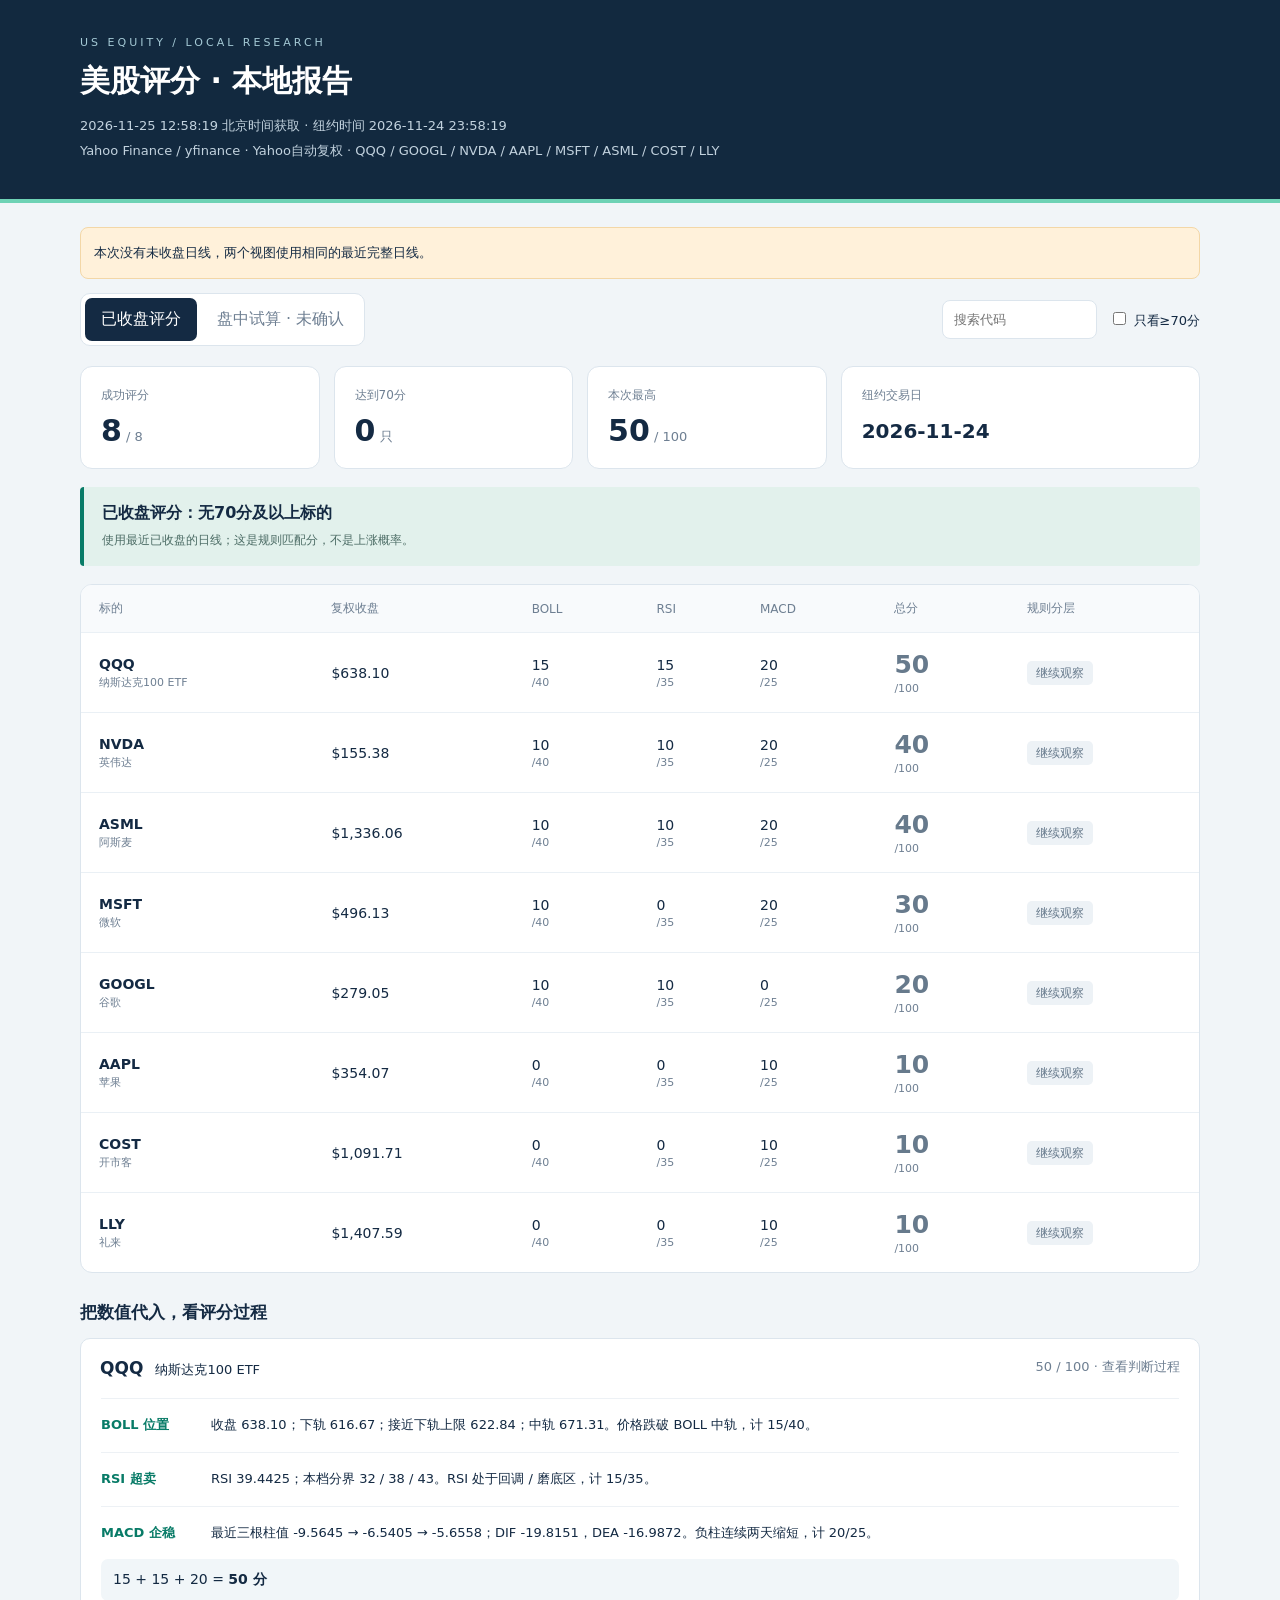
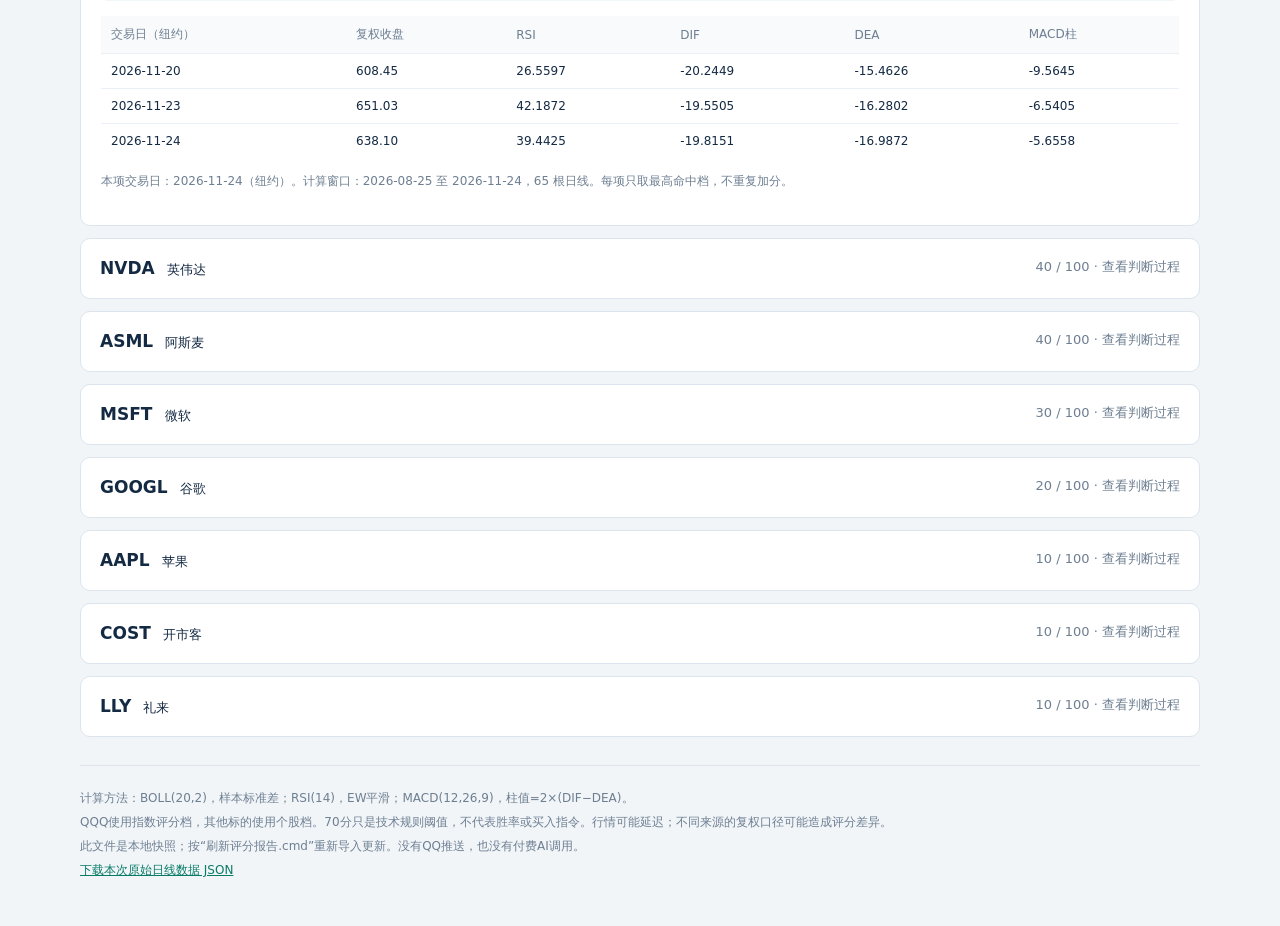
==== commit 7e1b07fd: "Update public market snapshot for local reports" ====
--- a/reports/latest.html
+++ b/reports/latest.html
@@ -1,5 +1,5 @@
 <!doctype html><html lang="zh-CN"><head><meta charset="utf-8"><meta name="viewport" content="width=device-width,initial-scale=1"><title>美股评分 · 本地报告</title><style>
 :root{color-scheme:light;--ink:#142a43;--muted:#6e7f92;--line:#dce5ed;--green:#087b67}*{box-sizing:border-box}body{margin:0;background:#f1f5f8;color:var(--ink);font-family:system-ui,"Microsoft YaHei",sans-serif}header{background:#12293f;color:white;padding:36px max(24px,calc((100vw - 1120px)/2));border-bottom:4px solid #6ed2b5}.eyebrow{font-size:11px;letter-spacing:3px;color:#a4c9d5}h1{font-size:30px;margin:12px 0}header p{font-size:13px;line-height:1.9;color:#c2d2de;margin:0}main{max-width:1168px;margin:auto;padding:24px}.toolbar{display:flex;gap:12px;justify-content:space-between;align-items:center;margin-bottom:20px;flex-wrap:wrap}.tabs{display:flex;border:1px solid var(--line);background:white;border-radius:10px;padding:4px;gap:4px}button{border:0;background:transparent;padding:11px 16px;border-radius:7px;font:inherit;color:var(--muted);cursor:pointer}button[aria-selected=true]{background:var(--ink);color:white}.filters{display:flex;gap:12px;align-items:center;font-size:13px}input[type=search]{padding:11px;border:1px solid var(--line);border-radius:8px;width:155px;font:inherit}.stats{display:grid;grid-template-columns:repeat(3,1fr) 1.5fr;gap:14px;margin-bottom:18px}.stats>div{background:white;border:1px solid var(--line);border-radius:12px;padding:20px}.stats small{display:block;color:var(--muted);font-size:12px}.stats b{display:block;font-size:30px;margin-top:9px}.stats em{font-size:13px;color:var(--muted);font-style:normal;font-weight:normal}.stats .date{font-size:20px;margin-top:15px}.status{border-left:4px solid var(--green);background:#e2f1ec;padding:16px 18px;font-size:16px;font-weight:650;border-radius:4px;margin-bottom:18px}.status span{display:block;font-size:12px;font-weight:normal;color:#4c6c65;margin-top:6px;line-height:1.7}.status.live{background:#fff2d8;border-color:#c58728}.status.live span{color:#876a36}.scroll{overflow-x:auto}.table-card{border:1px solid var(--line);border-radius:12px;background:white}table{border-collapse:collapse;width:100%;min-width:700px;text-align:left;font-variant-numeric:tabular-nums}th{font-size:12px;font-weight:500;color:var(--muted);padding:15px 18px;background:#f8fafc}td{padding:17px 18px;border-top:1px solid #eaf0f5;font-size:14px}td small{display:block;font-size:11px;color:var(--muted);margin-top:3px}td a{font-weight:bold;color:var(--ink);text-decoration:none}td strong{font-size:25px}.good{color:var(--green)}.muted{color:#677a8c}.pill{font-size:12px;padding:5px 9px;background:#edf2f6;border-radius:5px;white-space:nowrap}.pill.good{background:#e2f1ec}h2{font-size:17px;margin:28px 0 14px}.detail{border:1px solid var(--line);border-radius:10px;background:white;margin:12px 0;scroll-margin-top:20px}.detail summary{padding:19px;display:flex;justify-content:space-between;gap:14px;cursor:pointer;font-size:13px}.detail summary b{font-size:17px;margin-right:8px}.detail summary>span:last-child{color:var(--muted)}.detail-body{padding:0 20px 20px}.reason{display:grid;grid-template-columns:110px 1fr;border-top:1px solid #edf1f5;padding:14px 0;font-size:13px;line-height:1.9}.reason span{color:var(--green);font-weight:650}.reason p{margin:0}.sum{padding:12px;background:#f1f6f9;border-radius:7px;font-size:14px;margin-bottom:15px}.history{min-width:690px}.history td,.history th{font-size:12px;padding:10px}.fine{font-size:12px;line-height:1.9;color:var(--muted)}.notice{background:#fff1da;border:1px solid #f3d7a7;border-radius:8px;padding:13px;margin-bottom:14px;font-size:13px;line-height:1.8}footer{border-top:1px solid var(--line);margin-top:28px;padding:20px 0;font-size:12px;line-height:2;color:var(--muted)}footer a{color:var(--green)}[hidden]{display:none!important}.empty{color:var(--muted);padding:20px;background:white;border-radius:10px}@media(max-width:700px){header{padding:25px 18px}h1{font-size:24px}main{padding:16px}.stats{grid-template-columns:1fr 1fr;gap:10px}.stats>div{padding:15px}.stats b{font-size:26px}.stats .date{font-size:16px}.toolbar{gap:15px}.filters{width:100%;justify-content:space-between}.tabs{width:100%}.tabs button{flex:1;padding:10px}.reason{grid-template-columns:1fr;gap:5px}.detail summary{flex-wrap:wrap}.detail-body{padding:0 15px 15px}}
-</style></head><body><header><div class="eyebrow">US EQUITY / LOCAL RESEARCH</div><h1>美股评分 · 本地报告</h1><p>2026-11-24 14:13:25 北京时间获取 · 纽约时间 2026-11-24 01:13:25<br>Yahoo Finance / yfinance · Yahoo自动复权 · QQQ / GOOGL / NVDA / AAPL / MSFT / ASML / COST / LLY</p></header><main><div class="notice">本次没有未收盘日线，两个视图使用相同的最近完整日线。</div><div class="toolbar"><div class="tabs" role="tablist"><button role="tab" aria-selected="true" data-mode="closed">已收盘评分</button><button role="tab" aria-selected="false" data-mode="intraday">盘中试算 · 未确认</button></div><div class="filters"><input type="search" aria-label="搜索股票代码" placeholder="搜索代码"><label><input type="checkbox" id="qualified"> 只看≥70分</label></div></div><section class="panel" id="panel-closed" ><div class="stats"><div><small>成功评分</small><b>8<em> / 8</em></b></div><div><small>达到70分</small><b>0<em> 只</em></b></div><div><small>本次最高</small><b>45<em> / 100</em></b></div><div><small>纽约交易日</small><b class="date">2026-11-23</b></div></div><div class="status ">已收盘评分：无70分及以上标的<span>使用最近已收盘的日线；这是规则匹配分，不是上涨概率。</span></div><div class="scroll table-card"><table><thead><tr><th>标的</th><th>复权收盘</th><th>BOLL</th><th>RSI</th><th>MACD</th><th>总分</th><th>规则分层</th></tr></thead><tbody><tr class="filter-row" data-symbol="MSFT" data-score="45"><td><a href="#closed-MSFT">MSFT</a><small>微软</small></td><td>$492.50</td><td>25<small>/40</small></td><td>10<small>/35</small></td><td>10<small>/25</small></td><td><strong class="muted">45</strong><small>/100</small></td><td><span class="pill muted">继续观察</span></td></tr><tr class="filter-row" data-symbol="QQQ" data-score="40"><td><a href="#closed-QQQ">QQQ</a><small>纳斯达克100 ETF</small></td><td>$651.03</td><td>15<small>/40</small></td><td>15<small>/35</small></td><td>10<small>/25</small></td><td><strong class="muted">40</strong><small>/100</small></td><td><span class="pill muted">继续观察</span></td></tr><tr class="filter-row" data-symbol="GOOGL" data-score="35"><td><a href="#closed-GOOGL">GOOGL</a><small>谷歌</small></td><td>$282.10</td><td>10<small>/40</small></td><td>0<small>/35</small></td><td>25<small>/25</small></td><td><strong class="muted">35</strong><small>/100</small></td><td><span class="pill muted">继续观察</span></td></tr><tr class="filter-row" data-symbol="NVDA" data-score="20"><td><a href="#closed-NVDA">NVDA</a><small>英伟达</small></td><td>$165.05</td><td>10<small>/40</small></td><td>0<small>/35</small></td><td>10<small>/25</small></td><td><strong class="muted">20</strong><small>/100</small></td><td><span class="pill muted">继续观察</span></td></tr><tr class="filter-row" data-symbol="ASML" data-score="20"><td><a href="#closed-ASML">ASML</a><small>阿斯麦</small></td><td>$1,383.78</td><td>10<small>/40</small></td><td>0<small>/35</small></td><td>10<small>/25</small></td><td><strong class="muted">20</strong><small>/100</small></td><td><span class="pill muted">继续观察</span></td></tr><tr class="filter-row" data-symbol="LLY" data-score="10"><td><a href="#closed-LLY">LLY</a><small>礼来</small></td><td>$1,364.60</td><td>10<small>/40</small></td><td>0<small>/35</small></td><td>0<small>/25</small></td><td><strong class="muted">10</strong><small>/100</small></td><td><span class="pill muted">继续观察</span></td></tr><tr class="filter-row" data-symbol="AAPL" data-score="0"><td><a href="#closed-AAPL">AAPL</a><small>苹果</small></td><td>$349.08</td><td>0<small>/40</small></td><td>0<small>/35</small></td><td>0<small>/25</small></td><td><strong class="muted">0</strong><small>/100</small></td><td><span class="pill muted">继续观察</span></td></tr><tr class="filter-row" data-symbol="COST" data-score="0"><td><a href="#closed-COST">COST</a><small>开市客</small></td><td>$1,097.91</td><td>0<small>/40</small></td><td>0<small>/35</small></td><td>0<small>/25</small></td><td><strong class="muted">0</strong><small>/100</small></td><td><span class="pill muted">继续观察</span></td></tr></tbody></table></div><p class="empty" hidden>当前筛选下没有标的。</p><h2>把数值代入，看评分过程</h2><details id="closed-MSFT" class="detail filter-row" data-symbol="MSFT" data-score="45" open><summary><span><b>MSFT</b> 微软</span><span>45 / 100 · 查看判断过程</span></summary><div class="detail-body"><div class="reason"><span>BOLL 位置</span><p>收盘 492.50；下轨 485.70；接近下轨上限 492.99；中轨 520.09。价格距离下轨不超过 1.5%，计 25/40。</p></div><div class="reason"><span>RSI 超卖</span><p>RSI 39.4410；本档分界 30 / 35 / 40。RSI 处于回调 / 磨底区，计 10/35。</p></div><div class="reason"><span>MACD 企稳</span><p>最近三根柱值 -8.0527 → -10.1566 → -9.9059；DIF -7.1987，DEA -2.2458。负柱缩短一天，计 10/25。</p></div><div class="sum">25 + 10 + 10 = <b>45 分</b></div><div class="scroll"><table class="history"><thead><tr><th>交易日（纽约）</th><th>复权收盘</th><th>RSI</th><th>DIF</th><th>DEA</th><th>MACD柱</th></tr></thead><tbody><tr><td>2026-11-19</td><td>498.30</td><td>39.6579</td><td>-3.7643</td><td>0.2620</td><td>-8.0527</td></tr><tr><td>2026-11-20</td><td>484.52</td><td>35.1078</td><td>-6.0858</td><td>-1.0075</td><td>-10.1566</td></tr><tr><td>2026-11-23</td><td>492.50</td><td>39.4410</td><td>-7.1987</td><td>-2.2458</td><td>-9.9059</td></tr></tbody></table></div><p class="fine">本项交易日：2026-11-23（纽约）。计算窗口：2026-08-24 至 2026-11-23，65 根日线。每项只取最高命中档，不重复加分。</p></div></details><details id="closed-QQQ" class="detail filter-row" data-symbol="QQQ" data-score="40" ><summary><span><b>QQQ</b> 纳斯达克100 ETF</span><span>40 / 100 · 查看判断过程</span></summary><div class="detail-body"><div class="reason"><span>BOLL 位置</span><p>收盘 651.03；下轨 618.85；接近下轨上限 625.04；中轨 675.47。价格跌破 BOLL 中轨，计 15/40。</p></div><div class="reason"><span>RSI 超卖</span><p>RSI 42.3291；本档分界 32 / 38 / 43。RSI 处于回调 / 磨底区，计 15/35。</p></div><div class="reason"><span>MACD 企稳</span><p>最近三根柱值 -4.5028 → -9.5963 → -6.5700；DIF -19.5187，DEA -16.2336。负柱缩短一天，计 10/25。</p></div><div class="sum">15 + 15 + 10 = <b>40 分</b></div><div class="scroll"><table class="history"><thead><tr><th>交易日（纽约）</th><th>复权收盘</th><th>RSI</th><th>DIF</th><th>DEA</th><th>MACD柱</th></tr></thead><tbody><tr><td>2026-11-19</td><td>645.04</td><td>34.1263</td><td>-16.4643</td><td>-14.2129</td><td>-4.5028</td></tr><tr><td>2026-11-20</td><td>608.45</td><td>26.7884</td><td>-20.2105</td><td>-15.4124</td><td>-9.5963</td></tr><tr><td>2026-11-23</td><td>651.03</td><td>42.3291</td><td>-19.5187</td><td>-16.2336</td><td>-6.5700</td></tr></tbody></table></div><p class="fine">本项交易日：2026-11-23（纽约）。计算窗口：2026-08-24 至 2026-11-23，65 根日线。每项只取最高命中档，不重复加分。</p></div></details><details id="closed-GOOGL" class="detail filter-row" data-symbol="GOOGL" data-score="35" ><summary><span><b>GOOGL</b> 谷歌</span><span>35 / 100 · 查看判断过程</span></summary><div class="detail-body"><div class="reason"><span>BOLL 位置</span><p>收盘 282.10；下轨 259.46；接近下轨上限 263.36；中轨 287.71。价格跌破 BOLL 中轨，计 10/40。</p></div><div class="reason"><span>RSI 超卖</span><p>RSI 40.9185；本档分界 30 / 35 / 40。RSI 未达到超卖评分区间，计 0/35。</p></div><div class="reason"><span>MACD 企稳</span><p>最近三根柱值 0.3221 → -1.0674 → 0.5012；DIF -12.7369，DEA -12.9875。MACD 日线形成金叉，计 25/25。</p></div><div class="sum">10 + 0 + 25 = <b>35 分</b></div><div class="scroll"><table class="history"><thead><tr><th>交易日（纽约）</th><th>复权收盘</th><th>RSI</th><th>DIF</th><th>DEA</th><th>MACD柱</th></tr></thead><tbody><tr><td>2026-11-19</td><td>272.66</td><td>30.3437</td><td>-12.7557</td><td>-12.9167</td><td>0.3221</td></tr><tr><td>2026-11-20</td><td>265.29</td><td>27.5480</td><td>-13.5838</td><td>-13.0501</td><td>-1.0674</td></tr><tr><td>2026-11-23</td><td>282.10</td><td>40.9185</td><td>-12.7369</td><td>-12.9875</td><td>0.5012</td></tr></tbody></table></div><p class="fine">本项交易日：2026-11-23（纽约）。计算窗口：2026-08-24 至 2026-11-23，65 根日线。每项只取最高命中档，不重复加分。</p></div></details><details id="closed-NVDA" class="detail filter-row" data-symbol="NVDA" data-score="20" ><summary><span><b>NVDA</b> 英伟达</span><span>20 / 100 · 查看判断过程</span></summary><div class="detail-body"><div class="reason"><span>BOLL 位置</span><p>收盘 165.05；下轨 126.45；接近下轨上限 128.35；中轨 178.91。价格跌破 BOLL 中轨，计 10/40。</p></div><div class="reason"><span>RSI 超卖</span><p>RSI 43.1314；本档分界 30 / 35 / 40。RSI 未达到超卖评分区间，计 0/35。</p></div><div class="reason"><span>MACD 企稳</span><p>最近三根柱值 -7.4732 → -9.2972 → -4.6329；DIF -18.0351，DEA -15.7187。负柱缩短一天，计 10/25。</p></div><div class="sum">10 + 0 + 10 = <b>20 分</b></div><div class="scroll"><table class="history"><thead><tr><th>交易日（纽约）</th><th>复权收盘</th><th>RSI</th><th>DIF</th><th>DEA</th><th>MACD柱</th></tr></thead><tbody><tr><td>2026-11-19</td><td>145.98</td><td>20.1885</td><td>-17.7140</td><td>-13.9774</td><td>-7.4732</td></tr><tr><td>2026-11-20</td><td>125.53</td><td>15.4701</td><td>-19.7882</td><td>-15.1395</td><td>-9.2972</td></tr><tr><td>2026-11-23</td><td>165.05</td><td>43.1314</td><td>-18.0351</td><td>-15.7187</td><td>-4.6329</td></tr></tbody></table></div><p class="fine">本项交易日：2026-11-23（纽约）。计算窗口：2026-08-24 至 2026-11-23，65 根日线。每项只取最高命中档，不重复加分。</p></div></details><details id="closed-ASML" class="detail filter-row" data-symbol="ASML" data-score="20" ><summary><span><b>ASML</b> 阿斯麦</span><span>20 / 100 · 查看判断过程</span></summary><div class="detail-body"><div class="reason"><span>BOLL 位置</span><p>收盘 1383.78；下轨 1263.30；接近下轨上限 1282.25；中轨 1481.76。价格跌破 BOLL 中轨，计 10/40。</p></div><div class="reason"><span>RSI 超卖</span><p>RSI 40.9250；本档分界 30 / 35 / 40。RSI 未达到超卖评分区间，计 0/35。</p></div><div class="reason"><span>MACD 企稳</span><p>最近三根柱值 -18.9007 → -30.5168 → -19.9953；DIF -78.1823，DEA -68.1846。负柱缩短一天，计 10/25。</p></div><div class="sum">10 + 0 + 10 = <b>20 分</b></div><div class="scroll"><table class="history"><thead><tr><th>交易日（纽约）</th><th>复权收盘</th><th>RSI</th><th>DIF</th><th>DEA</th><th>MACD柱</th></tr></thead><tbody><tr><td>2026-11-19</td><td>1356.20</td><td>33.7233</td><td>-71.3209</td><td>-61.8706</td><td>-18.9007</td></tr><tr><td>2026-11-20</td><td>1266.22</td><td>28.8067</td><td>-80.9436</td><td>-65.6852</td><td>-30.5168</td></tr><tr><td>2026-11-23</td><td>1383.78</td><td>40.9250</td><td>-78.1823</td><td>-68.1846</td><td>-19.9953</td></tr></tbody></table></div><p class="fine">本项交易日：2026-11-23（纽约）。计算窗口：2026-08-24 至 2026-11-23，65 根日线。每项只取最高命中档，不重复加分。</p></div></details><details id="closed-LLY" class="detail filter-row" data-symbol="LLY" data-score="10" ><summary><span><b>LLY</b> 礼来</span><span>10 / 100 · 查看判断过程</span></summary><div class="detail-body"><div class="reason"><span>BOLL 位置</span><p>收盘 1364.60；下轨 1293.38；接近下轨上限 1312.78；中轨 1387.09。价格跌破 BOLL 中轨，计 10/40。</p></div><div class="reason"><span>RSI 超卖</span><p>RSI 52.4265；本档分界 30 / 35 / 40。RSI 未达到超卖评分区间，计 0/35。</p></div><div class="reason"><span>MACD 企稳</span><p>最近三根柱值 -19.5893 → -26.1170 → -27.4522；DIF 29.1953，DEA 42.9214。MACD 暂无企稳加分信号，计 0/25。</p></div><div class="sum">10 + 0 + 0 = <b>10 分</b></div><div class="scroll"><table class="history"><thead><tr><th>交易日（纽约）</th><th>复权收盘</th><th>RSI</th><th>DIF</th><th>DEA</th><th>MACD柱</th></tr></thead><tbody><tr><td>2026-11-19</td><td>1351.12</td><td>50.0043</td><td>39.8229</td><td>49.6175</td><td>-19.5893</td></tr><tr><td>2026-11-20</td><td>1347.11</td><td>49.3060</td><td>33.2944</td><td>46.3529</td><td>-26.1170</td></tr><tr><td>2026-11-23</td><td>1364.60</td><td>52.4265</td><td>29.1953</td><td>42.9214</td><td>-27.4522</td></tr></tbody></table></div><p class="fine">本项交易日：2026-11-23（纽约）。计算窗口：2026-08-24 至 2026-11-23，65 根日线。每项只取最高命中档，不重复加分。</p></div></details><details id="closed-AAPL" class="detail filter-row" data-symbol="AAPL" data-score="0" ><summary><span><b>AAPL</b> 苹果</span><span>0 / 100 · 查看判断过程</span></summary><div class="detail-body"><div class="reason"><span>BOLL 位置</span><p>收盘 349.08；下轨 335.30；接近下轨上限 340.33；中轨 347.58。价格未进入低吸位置区间，计 0/40。</p></div><div class="reason"><span>RSI 超卖</span><p>RSI 52.7393；本档分界 30 / 35 / 40。RSI 未达到超卖评分区间，计 0/35。</p></div><div class="reason"><span>MACD 企稳</span><p>最近三根柱值 -0.1146 → -1.4839 → -1.4960；DIF 2.5634，DEA 3.3114。MACD 暂无企稳加分信号，计 0/25。</p></div><div class="sum">0 + 0 + 0 = <b>0 分</b></div><div class="scroll"><table class="history"><thead><tr><th>交易日（纽约）</th><th>复权收盘</th><th>RSI</th><th>DIF</th><th>DEA</th><th>MACD柱</th></tr></thead><tbody><tr><td>2026-11-19</td><td>349.21</td><td>53.1432</td><td>3.6266</td><td>3.6839</td><td>-0.1146</td></tr><tr><td>2026-11-20</td><td>342.56</td><td>46.5216</td><td>2.7565</td><td>3.4984</td><td>-1.4839</td></tr><tr><td>2026-11-23</td><td>349.08</td><td>52.7393</td><td>2.5634</td><td>3.3114</td><td>-1.4960</td></tr></tbody></table></div><p class="fine">本项交易日：2026-11-23（纽约）。计算窗口：2026-08-24 至 2026-11-23，65 根日线。每项只取最高命中档，不重复加分。</p></div></details><details id="closed-COST" class="detail filter-row" data-symbol="COST" data-score="0" ><summary><span><b>COST</b> 开市客</span><span>0 / 100 · 查看判断过程</span></summary><div class="detail-body"><div class="reason"><span>BOLL 位置</span><p>收盘 1097.91；下轨 976.14；接近下轨上限 990.79；中轨 1061.85。价格未进入低吸位置区间，计 0/40。</p></div><div class="reason"><span>RSI 超卖</span><p>RSI 67.0845；本档分界 30 / 35 / 40。RSI 未达到超卖评分区间，计 0/35。</p></div><div class="reason"><span>MACD 企稳</span><p>最近三根柱值 3.4992 → 1.4513 → -1.0614；DIF 32.8930，DEA 33.4237。MACD 暂无企稳加分信号，计 0/25。</p></div><div class="sum">0 + 0 + 0 = <b>0 分</b></div><div class="scroll"><table class="history"><thead><tr><th>交易日（纽约）</th><th>复权收盘</th><th>RSI</th><th>DIF</th><th>DEA</th><th>MACD柱</th></tr></thead><tbody><tr><td>2026-11-19</td><td>1093.83</td><td>67.3120</td><td>35.1246</td><td>33.3750</td><td>3.4992</td></tr><tr><td>2026-11-20</td><td>1102.15</td><td>69.1130</td><td>34.2820</td><td>33.5564</td><td>1.4513</td></tr><tr><td>2026-11-23</td><td>1097.91</td><td>67.0845</td><td>32.8930</td><td>33.4237</td><td>-1.0614</td></tr></tbody></table></div><p class="fine">本项交易日：2026-11-23（纽约）。计算窗口：2026-08-24 至 2026-11-23，65 根日线。每项只取最高命中档，不重复加分。</p></div></details></section><section class="panel" id="panel-intraday" hidden><div class="stats"><div><small>成功评分</small><b>8<em> / 8</em></b></div><div><small>达到70分</small><b>0<em> 只</em></b></div><div><small>本次最高</small><b>45<em> / 100</em></b></div><div><small>纽约交易日</small><b class="date">2026-11-23</b></div></div><div class="status ">已收盘评分：无70分及以上标的<span>使用最近已收盘的日线；这是规则匹配分，不是上涨概率。</span></div><div class="scroll table-card"><table><thead><tr><th>标的</th><th>复权收盘</th><th>BOLL</th><th>RSI</th><th>MACD</th><th>总分</th><th>规则分层</th></tr></thead><tbody><tr class="filter-row" data-symbol="MSFT" data-score="45"><td><a href="#intraday-MSFT">MSFT</a><small>微软</small></td><td>$492.50</td><td>25<small>/40</small></td><td>10<small>/35</small></td><td>10<small>/25</small></td><td><strong class="muted">45</strong><small>/100</small></td><td><span class="pill muted">继续观察</span></td></tr><tr class="filter-row" data-symbol="QQQ" data-score="40"><td><a href="#intraday-QQQ">QQQ</a><small>纳斯达克100 ETF</small></td><td>$651.03</td><td>15<small>/40</small></td><td>15<small>/35</small></td><td>10<small>/25</small></td><td><strong class="muted">40</strong><small>/100</small></td><td><span class="pill muted">继续观察</span></td></tr><tr class="filter-row" data-symbol="GOOGL" data-score="35"><td><a href="#intraday-GOOGL">GOOGL</a><small>谷歌</small></td><td>$282.10</td><td>10<small>/40</small></td><td>0<small>/35</small></td><td>25<small>/25</small></td><td><strong class="muted">35</strong><small>/100</small></td><td><span class="pill muted">继续观察</span></td></tr><tr class="filter-row" data-symbol="NVDA" data-score="20"><td><a href="#intraday-NVDA">NVDA</a><small>英伟达</small></td><td>$165.05</td><td>10<small>/40</small></td><td>0<small>/35</small></td><td>10<small>/25</small></td><td><strong class="muted">20</strong><small>/100</small></td><td><span class="pill muted">继续观察</span></td></tr><tr class="filter-row" data-symbol="ASML" data-score="20"><td><a href="#intraday-ASML">ASML</a><small>阿斯麦</small></td><td>$1,383.78</td><td>10<small>/40</small></td><td>0<small>/35</small></td><td>10<small>/25</small></td><td><strong class="muted">20</strong><small>/100</small></td><td><span class="pill muted">继续观察</span></td></tr><tr class="filter-row" data-symbol="LLY" data-score="10"><td><a href="#intraday-LLY">LLY</a><small>礼来</small></td><td>$1,364.60</td><td>10<small>/40</small></td><td>0<small>/35</small></td><td>0<small>/25</small></td><td><strong class="muted">10</strong><small>/100</small></td><td><span class="pill muted">继续观察</span></td></tr><tr class="filter-row" data-symbol="AAPL" data-score="0"><td><a href="#intraday-AAPL">AAPL</a><small>苹果</small></td><td>$349.08</td><td>0<small>/40</small></td><td>0<small>/35</small></td><td>0<small>/25</small></td><td><strong class="muted">0</strong><small>/100</small></td><td><span class="pill muted">继续观察</span></td></tr><tr class="filter-row" data-symbol="COST" data-score="0"><td><a href="#intraday-COST">COST</a><small>开市客</small></td><td>$1,097.91</td><td>0<small>/40</small></td><td>0<small>/35</small></td><td>0<small>/25</small></td><td><strong class="muted">0</strong><small>/100</small></td><td><span class="pill muted">继续观察</span></td></tr></tbody></table></div><p class="empty" hidden>当前筛选下没有标的。</p><h2>把数值代入，看评分过程</h2><details id="intraday-MSFT" class="detail filter-row" data-symbol="MSFT" data-score="45" open><summary><span><b>MSFT</b> 微软</span><span>45 / 100 · 查看判断过程</span></summary><div class="detail-body"><div class="reason"><span>BOLL 位置</span><p>收盘 492.50；下轨 485.70；接近下轨上限 492.99；中轨 520.09。价格距离下轨不超过 1.5%，计 25/40。</p></div><div class="reason"><span>RSI 超卖</span><p>RSI 39.4410；本档分界 30 / 35 / 40。RSI 处于回调 / 磨底区，计 10/35。</p></div><div class="reason"><span>MACD 企稳</span><p>最近三根柱值 -8.0527 → -10.1566 → -9.9059；DIF -7.1987，DEA -2.2458。负柱缩短一天，计 10/25。</p></div><div class="sum">25 + 10 + 10 = <b>45 分</b></div><div class="scroll"><table class="history"><thead><tr><th>交易日（纽约）</th><th>复权收盘</th><th>RSI</th><th>DIF</th><th>DEA</th><th>MACD柱</th></tr></thead><tbody><tr><td>2026-11-19</td><td>498.30</td><td>39.6579</td><td>-3.7643</td><td>0.2620</td><td>-8.0527</td></tr><tr><td>2026-11-20</td><td>484.52</td><td>35.1078</td><td>-6.0858</td><td>-1.0075</td><td>-10.1566</td></tr><tr><td>2026-11-23</td><td>492.50</td><td>39.4410</td><td>-7.1987</td><td>-2.2458</td><td>-9.9059</td></tr></tbody></table></div><p class="fine">本项交易日：2026-11-23（纽约）。计算窗口：2026-08-24 至 2026-11-23，65 根日线。每项只取最高命中档，不重复加分。</p></div></details><details id="intraday-QQQ" class="detail filter-row" data-symbol="QQQ" data-score="40" ><summary><span><b>QQQ</b> 纳斯达克100 ETF</span><span>40 / 100 · 查看判断过程</span></summary><div class="detail-body"><div class="reason"><span>BOLL 位置</span><p>收盘 651.03；下轨 618.85；接近下轨上限 625.04；中轨 675.47。价格跌破 BOLL 中轨，计 15/40。</p></div><div class="reason"><span>RSI 超卖</span><p>RSI 42.3291；本档分界 32 / 38 / 43。RSI 处于回调 / 磨底区，计 15/35。</p></div><div class="reason"><span>MACD 企稳</span><p>最近三根柱值 -4.5028 → -9.5963 → -6.5700；DIF -19.5187，DEA -16.2336。负柱缩短一天，计 10/25。</p></div><div class="sum">15 + 15 + 10 = <b>40 分</b></div><div class="scroll"><table class="history"><thead><tr><th>交易日（纽约）</th><th>复权收盘</th><th>RSI</th><th>DIF</th><th>DEA</th><th>MACD柱</th></tr></thead><tbody><tr><td>2026-11-19</td><td>645.04</td><td>34.1263</td><td>-16.4643</td><td>-14.2129</td><td>-4.5028</td></tr><tr><td>2026-11-20</td><td>608.45</td><td>26.7884</td><td>-20.2105</td><td>-15.4124</td><td>-9.5963</td></tr><tr><td>2026-11-23</td><td>651.03</td><td>42.3291</td><td>-19.5187</td><td>-16.2336</td><td>-6.5700</td></tr></tbody></table></div><p class="fine">本项交易日：2026-11-23（纽约）。计算窗口：2026-08-24 至 2026-11-23，65 根日线。每项只取最高命中档，不重复加分。</p></div></details><details id="intraday-GOOGL" class="detail filter-row" data-symbol="GOOGL" data-score="35" ><summary><span><b>GOOGL</b> 谷歌</span><span>35 / 100 · 查看判断过程</span></summary><div class="detail-body"><div class="reason"><span>BOLL 位置</span><p>收盘 282.10；下轨 259.46；接近下轨上限 263.36；中轨 287.71。价格跌破 BOLL 中轨，计 10/40。</p></div><div class="reason"><span>RSI 超卖</span><p>RSI 40.9185；本档分界 30 / 35 / 40。RSI 未达到超卖评分区间，计 0/35。</p></div><div class="reason"><span>MACD 企稳</span><p>最近三根柱值 0.3221 → -1.0674 → 0.5012；DIF -12.7369，DEA -12.9875。MACD 日线形成金叉，计 25/25。</p></div><div class="sum">10 + 0 + 25 = <b>35 分</b></div><div class="scroll"><table class="history"><thead><tr><th>交易日（纽约）</th><th>复权收盘</th><th>RSI</th><th>DIF</th><th>DEA</th><th>MACD柱</th></tr></thead><tbody><tr><td>2026-11-19</td><td>272.66</td><td>30.3437</td><td>-12.7557</td><td>-12.9167</td><td>0.3221</td></tr><tr><td>2026-11-20</td><td>265.29</td><td>27.5480</td><td>-13.5838</td><td>-13.0501</td><td>-1.0674</td></tr><tr><td>2026-11-23</td><td>282.10</td><td>40.9185</td><td>-12.7369</td><td>-12.9875</td><td>0.5012</td></tr></tbody></table></div><p class="fine">本项交易日：2026-11-23（纽约）。计算窗口：2026-08-24 至 2026-11-23，65 根日线。每项只取最高命中档，不重复加分。</p></div></details><details id="intraday-NVDA" class="detail filter-row" data-symbol="NVDA" data-score="20" ><summary><span><b>NVDA</b> 英伟达</span><span>20 / 100 · 查看判断过程</span></summary><div class="detail-body"><div class="reason"><span>BOLL 位置</span><p>收盘 165.05；下轨 126.45；接近下轨上限 128.35；中轨 178.91。价格跌破 BOLL 中轨，计 10/40。</p></div><div class="reason"><span>RSI 超卖</span><p>RSI 43.1314；本档分界 30 / 35 / 40。RSI 未达到超卖评分区间，计 0/35。</p></div><div class="reason"><span>MACD 企稳</span><p>最近三根柱值 -7.4732 → -9.2972 → -4.6329；DIF -18.0351，DEA -15.7187。负柱缩短一天，计 10/25。</p></div><div class="sum">10 + 0 + 10 = <b>20 分</b></div><div class="scroll"><table class="history"><thead><tr><th>交易日（纽约）</th><th>复权收盘</th><th>RSI</th><th>DIF</th><th>DEA</th><th>MACD柱</th></tr></thead><tbody><tr><td>2026-11-19</td><td>145.98</td><td>20.1885</td><td>-17.7140</td><td>-13.9774</td><td>-7.4732</td></tr><tr><td>2026-11-20</td><td>125.53</td><td>15.4701</td><td>-19.7882</td><td>-15.1395</td><td>-9.2972</td></tr><tr><td>2026-11-23</td><td>165.05</td><td>43.1314</td><td>-18.0351</td><td>-15.7187</td><td>-4.6329</td></tr></tbody></table></div><p class="fine">本项交易日：2026-11-23（纽约）。计算窗口：2026-08-24 至 2026-11-23，65 根日线。每项只取最高命中档，不重复加分。</p></div></details><details id="intraday-ASML" class="detail filter-row" data-symbol="ASML" data-score="20" ><summary><span><b>ASML</b> 阿斯麦</span><span>20 / 100 · 查看判断过程</span></summary><div class="detail-body"><div class="reason"><span>BOLL 位置</span><p>收盘 1383.78；下轨 1263.30；接近下轨上限 1282.25；中轨 1481.76。价格跌破 BOLL 中轨，计 10/40。</p></div><div class="reason"><span>RSI 超卖</span><p>RSI 40.9250；本档分界 30 / 35 / 40。RSI 未达到超卖评分区间，计 0/35。</p></div><div class="reason"><span>MACD 企稳</span><p>最近三根柱值 -18.9007 → -30.5168 → -19.9953；DIF -78.1823，DEA -68.1846。负柱缩短一天，计 10/25。</p></div><div class="sum">10 + 0 + 10 = <b>20 分</b></div><div class="scroll"><table class="history"><thead><tr><th>交易日（纽约）</th><th>复权收盘</th><th>RSI</th><th>DIF</th><th>DEA</th><th>MACD柱</th></tr></thead><tbody><tr><td>2026-11-19</td><td>1356.20</td><td>33.7233</td><td>-71.3209</td><td>-61.8706</td><td>-18.9007</td></tr><tr><td>2026-11-20</td><td>1266.22</td><td>28.8067</td><td>-80.9436</td><td>-65.6852</td><td>-30.5168</td></tr><tr><td>2026-11-23</td><td>1383.78</td><td>40.9250</td><td>-78.1823</td><td>-68.1846</td><td>-19.9953</td></tr></tbody></table></div><p class="fine">本项交易日：2026-11-23（纽约）。计算窗口：2026-08-24 至 2026-11-23，65 根日线。每项只取最高命中档，不重复加分。</p></div></details><details id="intraday-LLY" class="detail filter-row" data-symbol="LLY" data-score="10" ><summary><span><b>LLY</b> 礼来</span><span>10 / 100 · 查看判断过程</span></summary><div class="detail-body"><div class="reason"><span>BOLL 位置</span><p>收盘 1364.60；下轨 1293.38；接近下轨上限 1312.78；中轨 1387.09。价格跌破 BOLL 中轨，计 10/40。</p></div><div class="reason"><span>RSI 超卖</span><p>RSI 52.4265；本档分界 30 / 35 / 40。RSI 未达到超卖评分区间，计 0/35。</p></div><div class="reason"><span>MACD 企稳</span><p>最近三根柱值 -19.5893 → -26.1170 → -27.4522；DIF 29.1953，DEA 42.9214。MACD 暂无企稳加分信号，计 0/25。</p></div><div class="sum">10 + 0 + 0 = <b>10 分</b></div><div class="scroll"><table class="history"><thead><tr><th>交易日（纽约）</th><th>复权收盘</th><th>RSI</th><th>DIF</th><th>DEA</th><th>MACD柱</th></tr></thead><tbody><tr><td>2026-11-19</td><td>1351.12</td><td>50.0043</td><td>39.8229</td><td>49.6175</td><td>-19.5893</td></tr><tr><td>2026-11-20</td><td>1347.11</td><td>49.3060</td><td>33.2944</td><td>46.3529</td><td>-26.1170</td></tr><tr><td>2026-11-23</td><td>1364.60</td><td>52.4265</td><td>29.1953</td><td>42.9214</td><td>-27.4522</td></tr></tbody></table></div><p class="fine">本项交易日：2026-11-23（纽约）。计算窗口：2026-08-24 至 2026-11-23，65 根日线。每项只取最高命中档，不重复加分。</p></div></details><details id="intraday-AAPL" class="detail filter-row" data-symbol="AAPL" data-score="0" ><summary><span><b>AAPL</b> 苹果</span><span>0 / 100 · 查看判断过程</span></summary><div class="detail-body"><div class="reason"><span>BOLL 位置</span><p>收盘 349.08；下轨 335.30；接近下轨上限 340.33；中轨 347.58。价格未进入低吸位置区间，计 0/40。</p></div><div class="reason"><span>RSI 超卖</span><p>RSI 52.7393；本档分界 30 / 35 / 40。RSI 未达到超卖评分区间，计 0/35。</p></div><div class="reason"><span>MACD 企稳</span><p>最近三根柱值 -0.1146 → -1.4839 → -1.4960；DIF 2.5634，DEA 3.3114。MACD 暂无企稳加分信号，计 0/25。</p></div><div class="sum">0 + 0 + 0 = <b>0 分</b></div><div class="scroll"><table class="history"><thead><tr><th>交易日（纽约）</th><th>复权收盘</th><th>RSI</th><th>DIF</th><th>DEA</th><th>MACD柱</th></tr></thead><tbody><tr><td>2026-11-19</td><td>349.21</td><td>53.1432</td><td>3.6266</td><td>3.6839</td><td>-0.1146</td></tr><tr><td>2026-11-20</td><td>342.56</td><td>46.5216</td><td>2.7565</td><td>3.4984</td><td>-1.4839</td></tr><tr><td>2026-11-23</td><td>349.08</td><td>52.7393</td><td>2.5634</td><td>3.3114</td><td>-1.4960</td></tr></tbody></table></div><p class="fine">本项交易日：2026-11-23（纽约）。计算窗口：2026-08-24 至 2026-11-23，65 根日线。每项只取最高命中档，不重复加分。</p></div></details><details id="intraday-COST" class="detail filter-row" data-symbol="COST" data-score="0" ><summary><span><b>COST</b> 开市客</span><span>0 / 100 · 查看判断过程</span></summary><div class="detail-body"><div class="reason"><span>BOLL 位置</span><p>收盘 1097.91；下轨 976.14；接近下轨上限 990.79；中轨 1061.85。价格未进入低吸位置区间，计 0/40。</p></div><div class="reason"><span>RSI 超卖</span><p>RSI 67.0845；本档分界 30 / 35 / 40。RSI 未达到超卖评分区间，计 0/35。</p></div><div class="reason"><span>MACD 企稳</span><p>最近三根柱值 3.4992 → 1.4513 → -1.0614；DIF 32.8930，DEA 33.4237。MACD 暂无企稳加分信号，计 0/25。</p></div><div class="sum">0 + 0 + 0 = <b>0 分</b></div><div class="scroll"><table class="history"><thead><tr><th>交易日（纽约）</th><th>复权收盘</th><th>RSI</th><th>DIF</th><th>DEA</th><th>MACD柱</th></tr></thead><tbody><tr><td>2026-11-19</td><td>1093.83</td><td>67.3120</td><td>35.1246</td><td>33.3750</td><td>3.4992</td></tr><tr><td>2026-11-20</td><td>1102.15</td><td>69.1130</td><td>34.2820</td><td>33.5564</td><td>1.4513</td></tr><tr><td>2026-11-23</td><td>1097.91</td><td>67.0845</td><td>32.8930</td><td>33.4237</td><td>-1.0614</td></tr></tbody></table></div><p class="fine">本项交易日：2026-11-23（纽约）。计算窗口：2026-08-24 至 2026-11-23，65 根日线。每项只取最高命中档，不重复加分。</p></div></details></section><footer>计算方法：BOLL(20,2)，样本标准差；RSI(14)，EW平滑；MACD(12,26,9)，柱值=2×(DIF−DEA)。<br>QQQ使用指数评分档，其他标的使用个股档。70分只是技术规则阈值，不代表胜率或买入指令。行情可能延迟；不同来源的复权口径可能造成评分差异。<br>此文件是本地快照；按“刷新评分报告.cmd”重新导入更新。没有QQ推送，也没有付费AI调用。<br><a href="latest-data.json" download>下载本次原始日线数据 JSON</a></footer></main><script>
+</style></head><body><header><div class="eyebrow">US EQUITY / LOCAL RESEARCH</div><h1>美股评分 · 本地报告</h1><p>2026-11-25 12:58:19 北京时间获取 · 纽约时间 2026-11-24 23:58:19<br>Yahoo Finance / yfinance · Yahoo自动复权 · QQQ / GOOGL / NVDA / AAPL / MSFT / ASML / COST / LLY</p></header><main><div class="notice">本次没有未收盘日线，两个视图使用相同的最近完整日线。</div><div class="toolbar"><div class="tabs" role="tablist"><button role="tab" aria-selected="true" data-mode="closed">已收盘评分</button><button role="tab" aria-selected="false" data-mode="intraday">盘中试算 · 未确认</button></div><div class="filters"><input type="search" aria-label="搜索股票代码" placeholder="搜索代码"><label><input type="checkbox" id="qualified"> 只看≥70分</label></div></div><section class="panel" id="panel-closed" ><div class="stats"><div><small>成功评分</small><b>8<em> / 8</em></b></div><div><small>达到70分</small><b>0<em> 只</em></b></div><div><small>本次最高</small><b>50<em> / 100</em></b></div><div><small>纽约交易日</small><b class="date">2026-11-24</b></div></div><div class="status ">已收盘评分：无70分及以上标的<span>使用最近已收盘的日线；这是规则匹配分，不是上涨概率。</span></div><div class="scroll table-card"><table><thead><tr><th>标的</th><th>复权收盘</th><th>BOLL</th><th>RSI</th><th>MACD</th><th>总分</th><th>规则分层</th></tr></thead><tbody><tr class="filter-row" data-symbol="QQQ" data-score="50"><td><a href="#closed-QQQ">QQQ</a><small>纳斯达克100 ETF</small></td><td>$638.10</td><td>15<small>/40</small></td><td>15<small>/35</small></td><td>20<small>/25</small></td><td><strong class="muted">50</strong><small>/100</small></td><td><span class="pill muted">继续观察</span></td></tr><tr class="filter-row" data-symbol="NVDA" data-score="40"><td><a href="#closed-NVDA">NVDA</a><small>英伟达</small></td><td>$155.38</td><td>10<small>/40</small></td><td>10<small>/35</small></td><td>20<small>/25</small></td><td><strong class="muted">40</strong><small>/100</small></td><td><span class="pill muted">继续观察</span></td></tr><tr class="filter-row" data-symbol="ASML" data-score="40"><td><a href="#closed-ASML">ASML</a><small>阿斯麦</small></td><td>$1,336.06</td><td>10<small>/40</small></td><td>10<small>/35</small></td><td>20<small>/25</small></td><td><strong class="muted">40</strong><small>/100</small></td><td><span class="pill muted">继续观察</span></td></tr><tr class="filter-row" data-symbol="MSFT" data-score="30"><td><a href="#closed-MSFT">MSFT</a><small>微软</small></td><td>$496.13</td><td>10<small>/40</small></td><td>0<small>/35</small></td><td>20<small>/25</small></td><td><strong class="muted">30</strong><small>/100</small></td><td><span class="pill muted">继续观察</span></td></tr><tr class="filter-row" data-symbol="GOOGL" data-score="20"><td><a href="#closed-GOOGL">GOOGL</a><small>谷歌</small></td><td>$279.05</td><td>10<small>/40</small></td><td>10<small>/35</small></td><td>0<small>/25</small></td><td><strong class="muted">20</strong><small>/100</small></td><td><span class="pill muted">继续观察</span></td></tr><tr class="filter-row" data-symbol="AAPL" data-score="10"><td><a href="#closed-AAPL">AAPL</a><small>苹果</small></td><td>$354.07</td><td>0<small>/40</small></td><td>0<small>/35</small></td><td>10<small>/25</small></td><td><strong class="muted">10</strong><small>/100</small></td><td><span class="pill muted">继续观察</span></td></tr><tr class="filter-row" data-symbol="COST" data-score="10"><td><a href="#closed-COST">COST</a><small>开市客</small></td><td>$1,091.71</td><td>0<small>/40</small></td><td>0<small>/35</small></td><td>10<small>/25</small></td><td><strong class="muted">10</strong><small>/100</small></td><td><span class="pill muted">继续观察</span></td></tr><tr class="filter-row" data-symbol="LLY" data-score="10"><td><a href="#closed-LLY">LLY</a><small>礼来</small></td><td>$1,407.59</td><td>0<small>/40</small></td><td>0<small>/35</small></td><td>10<small>/25</small></td><td><strong class="muted">10</strong><small>/100</small></td><td><span class="pill muted">继续观察</span></td></tr></tbody></table></div><p class="empty" hidden>当前筛选下没有标的。</p><h2>把数值代入，看评分过程</h2><details id="closed-QQQ" class="detail filter-row" data-symbol="QQQ" data-score="50" open><summary><span><b>QQQ</b> 纳斯达克100 ETF</span><span>50 / 100 · 查看判断过程</span></summary><div class="detail-body"><div class="reason"><span>BOLL 位置</span><p>收盘 638.10；下轨 616.67；接近下轨上限 622.84；中轨 671.31。价格跌破 BOLL 中轨，计 15/40。</p></div><div class="reason"><span>RSI 超卖</span><p>RSI 39.4425；本档分界 32 / 38 / 43。RSI 处于回调 / 磨底区，计 15/35。</p></div><div class="reason"><span>MACD 企稳</span><p>最近三根柱值 -9.5645 → -6.5405 → -5.6558；DIF -19.8151，DEA -16.9872。负柱连续两天缩短，计 20/25。</p></div><div class="sum">15 + 15 + 20 = <b>50 分</b></div><div class="scroll"><table class="history"><thead><tr><th>交易日（纽约）</th><th>复权收盘</th><th>RSI</th><th>DIF</th><th>DEA</th><th>MACD柱</th></tr></thead><tbody><tr><td>2026-11-20</td><td>608.45</td><td>26.5597</td><td>-20.2449</td><td>-15.4626</td><td>-9.5645</td></tr><tr><td>2026-11-23</td><td>651.03</td><td>42.1872</td><td>-19.5505</td><td>-16.2802</td><td>-6.5405</td></tr><tr><td>2026-11-24</td><td>638.10</td><td>39.4425</td><td>-19.8151</td><td>-16.9872</td><td>-5.6558</td></tr></tbody></table></div><p class="fine">本项交易日：2026-11-24（纽约）。计算窗口：2026-08-25 至 2026-11-24，65 根日线。每项只取最高命中档，不重复加分。</p></div></details><details id="closed-NVDA" class="detail filter-row" data-symbol="NVDA" data-score="40" ><summary><span><b>NVDA</b> 英伟达</span><span>40 / 100 · 查看判断过程</span></summary><div class="detail-body"><div class="reason"><span>BOLL 位置</span><p>收盘 155.38；下轨 125.72；接近下轨上限 127.60；中轨 175.78。价格跌破 BOLL 中轨，计 10/40。</p></div><div class="reason"><span>RSI 超卖</span><p>RSI 39.2967；本档分界 30 / 35 / 40。RSI 处于回调 / 磨底区，计 10/35。</p></div><div class="reason"><span>MACD 企稳</span><p>最近三根柱值 -9.2642 → -4.6023 → -2.3858；DIF -17.2581，DEA -16.0652。负柱连续两天缩短，计 20/25。</p></div><div class="sum">10 + 10 + 20 = <b>40 分</b></div><div class="scroll"><table class="history"><thead><tr><th>交易日（纽约）</th><th>复权收盘</th><th>RSI</th><th>DIF</th><th>DEA</th><th>MACD柱</th></tr></thead><tbody><tr><td>2026-11-20</td><td>125.53</td><td>14.7601</td><td>-19.8238</td><td>-15.1917</td><td>-9.2642</td></tr><tr><td>2026-11-23</td><td>165.05</td><td>42.6895</td><td>-18.0682</td><td>-15.7670</td><td>-4.6023</td></tr><tr><td>2026-11-24</td><td>155.38</td><td>39.2967</td><td>-17.2581</td><td>-16.0652</td><td>-2.3858</td></tr></tbody></table></div><p class="fine">本项交易日：2026-11-24（纽约）。计算窗口：2026-08-25 至 2026-11-24，65 根日线。每项只取最高命中档，不重复加分。</p></div></details><details id="closed-ASML" class="detail filter-row" data-symbol="ASML" data-score="40" ><summary><span><b>ASML</b> 阿斯麦</span><span>40 / 100 · 查看判断过程</span></summary><div class="detail-body"><div class="reason"><span>BOLL 位置</span><p>收盘 1336.06；下轨 1251.68；接近下轨上限 1270.45；中轨 1466.78。价格跌破 BOLL 中轨，计 10/40。</p></div><div class="reason"><span>RSI 超卖</span><p>RSI 38.0628；本档分界 30 / 35 / 40。RSI 处于回调 / 磨底区，计 10/35。</p></div><div class="reason"><span>MACD 企稳</span><p>最近三根柱值 -30.4877 → -19.9683 → -17.1749；DIF -78.9615，DEA -70.3741。负柱连续两天缩短，计 20/25。</p></div><div class="sum">10 + 10 + 20 = <b>40 分</b></div><div class="scroll"><table class="history"><thead><tr><th>交易日（纽约）</th><th>复权收盘</th><th>RSI</th><th>DIF</th><th>DEA</th><th>MACD柱</th></tr></thead><tbody><tr><td>2026-11-20</td><td>1266.22</td><td>28.7651</td><td>-80.9750</td><td>-65.7312</td><td>-30.4877</td></tr><tr><td>2026-11-23</td><td>1383.78</td><td>40.8964</td><td>-78.2114</td><td>-68.2272</td><td>-19.9683</td></tr><tr><td>2026-11-24</td><td>1336.06</td><td>38.0628</td><td>-78.9615</td><td>-70.3741</td><td>-17.1749</td></tr></tbody></table></div><p class="fine">本项交易日：2026-11-24（纽约）。计算窗口：2026-08-25 至 2026-11-24，65 根日线。每项只取最高命中档，不重复加分。</p></div></details><details id="closed-MSFT" class="detail filter-row" data-symbol="MSFT" data-score="30" ><summary><span><b>MSFT</b> 微软</span><span>30 / 100 · 查看判断过程</span></summary><div class="detail-body"><div class="reason"><span>BOLL 位置</span><p>收盘 496.13；下轨 482.76；接近下轨上限 490.00；中轨 518.38。价格跌破 BOLL 中轨，计 10/40。</p></div><div class="reason"><span>RSI 超卖</span><p>RSI 41.3755；本档分界 30 / 35 / 40。RSI 未达到超卖评分区间，计 0/35。</p></div><div class="reason"><span>MACD 企稳</span><p>最近三根柱值 -10.1248 → -9.8764 → -8.6979；DIF -7.7284，DEA -3.3795。负柱连续两天缩短，计 20/25。</p></div><div class="sum">10 + 0 + 20 = <b>30 分</b></div><div class="scroll"><table class="history"><thead><tr><th>交易日（纽约）</th><th>复权收盘</th><th>RSI</th><th>DIF</th><th>DEA</th><th>MACD柱</th></tr></thead><tbody><tr><td>2026-11-20</td><td>484.52</td><td>35.1277</td><td>-6.1201</td><td>-1.0577</td><td>-10.1248</td></tr><tr><td>2026-11-23</td><td>492.50</td><td>39.4583</td><td>-7.2305</td><td>-2.2923</td><td>-9.8764</td></tr><tr><td>2026-11-24</td><td>496.13</td><td>41.3755</td><td>-7.7284</td><td>-3.3795</td><td>-8.6979</td></tr></tbody></table></div><p class="fine">本项交易日：2026-11-24（纽约）。计算窗口：2026-08-25 至 2026-11-24，65 根日线。每项只取最高命中档，不重复加分。</p></div></details><details id="closed-GOOGL" class="detail filter-row" data-symbol="GOOGL" data-score="20" ><summary><span><b>GOOGL</b> 谷歌</span><span>20 / 100 · 查看判断过程</span></summary><div class="detail-body"><div class="reason"><span>BOLL 位置</span><p>收盘 279.05；下轨 261.80；接近下轨上限 265.72；中轨 285.64。价格跌破 BOLL 中轨，计 10/40。</p></div><div class="reason"><span>RSI 超卖</span><p>RSI 39.2835；本档分界 30 / 35 / 40。RSI 处于回调 / 磨底区，计 10/35。</p></div><div class="reason"><span>MACD 企稳</span><p>最近三根柱值 -1.0753 → 0.4938 → 1.2987；DIF -12.1641，DEA -12.8135。MACD 暂无企稳加分信号，计 0/25。</p></div><div class="sum">10 + 10 + 0 = <b>20 分</b></div><div class="scroll"><table class="history"><thead><tr><th>交易日（纽约）</th><th>复权收盘</th><th>RSI</th><th>DIF</th><th>DEA</th><th>MACD柱</th></tr></thead><tbody><tr><td>2026-11-20</td><td>265.29</td><td>27.3614</td><td>-13.5752</td><td>-13.0376</td><td>-1.0753</td></tr><tr><td>2026-11-23</td><td>282.10</td><td>40.6922</td><td>-12.7289</td><td>-12.9759</td><td>0.4938</td></tr><tr><td>2026-11-24</td><td>279.05</td><td>39.2835</td><td>-12.1641</td><td>-12.8135</td><td>1.2987</td></tr></tbody></table></div><p class="fine">本项交易日：2026-11-24（纽约）。计算窗口：2026-08-25 至 2026-11-24，65 根日线。每项只取最高命中档，不重复加分。</p></div></details><details id="closed-AAPL" class="detail filter-row" data-symbol="AAPL" data-score="10" ><summary><span><b>AAPL</b> 苹果</span><span>10 / 100 · 查看判断过程</span></summary><div class="detail-body"><div class="reason"><span>BOLL 位置</span><p>收盘 354.07；下轨 335.33；接近下轨上限 340.36；中轨 347.94。价格未进入低吸位置区间，计 0/40。</p></div><div class="reason"><span>RSI 超卖</span><p>RSI 57.2501；本档分界 30 / 35 / 40。RSI 未达到超卖评分区间，计 0/35。</p></div><div class="reason"><span>MACD 企稳</span><p>最近三根柱值 -1.4871 → -1.4989 → -0.8513；DIF 2.7840，DEA 3.2097。负柱缩短一天，计 10/25。</p></div><div class="sum">0 + 0 + 10 = <b>10 分</b></div><div class="scroll"><table class="history"><thead><tr><th>交易日（纽约）</th><th>复权收盘</th><th>RSI</th><th>DIF</th><th>DEA</th><th>MACD柱</th></tr></thead><tbody><tr><td>2026-11-20</td><td>342.56</td><td>47.0742</td><td>2.7599</td><td>3.5034</td><td>-1.4871</td></tr><tr><td>2026-11-23</td><td>349.08</td><td>53.1831</td><td>2.5666</td><td>3.3161</td><td>-1.4989</td></tr><tr><td>2026-11-24</td><td>354.07</td><td>57.2501</td><td>2.7840</td><td>3.2097</td><td>-0.8513</td></tr></tbody></table></div><p class="fine">本项交易日：2026-11-24（纽约）。计算窗口：2026-08-25 至 2026-11-24，65 根日线。每项只取最高命中档，不重复加分。</p></div></details><details id="closed-COST" class="detail filter-row" data-symbol="COST" data-score="10" ><summary><span><b>COST</b> 开市客</span><span>10 / 100 · 查看判断过程</span></summary><div class="detail-body"><div class="reason"><span>BOLL 位置</span><p>收盘 1091.71；下轨 958.63；接近下轨上限 973.01；中轨 1039.24。价格未进入低吸位置区间，计 0/40。</p></div><div class="reason"><span>RSI 超卖</span><p>RSI 72.5804；本档分界 30 / 35 / 40。RSI 未达到超卖评分区间，计 0/35。</p></div><div class="reason"><span>MACD 企稳</span><p>最近三根柱值 1.3315 → -1.1067 → -0.1342；DIF 32.5437，DEA 32.6108。负柱缩短一天，计 10/25。</p></div><div class="sum">0 + 0 + 10 = <b>10 分</b></div><div class="scroll"><table class="history"><thead><tr><th>交易日（纽约）</th><th>复权收盘</th><th>RSI</th><th>DIF</th><th>DEA</th><th>MACD柱</th></tr></thead><tbody><tr><td>2026-11-20</td><td>1072.03</td><td>69.6014</td><td>33.4317</td><td>32.7659</td><td>1.3315</td></tr><tr><td>2026-11-23</td><td>1067.91</td><td>67.5445</td><td>32.0742</td><td>32.6276</td><td>-1.1067</td></tr><tr><td>2026-11-24</td><td>1091.71</td><td>72.5804</td><td>32.5437</td><td>32.6108</td><td>-0.1342</td></tr></tbody></table></div><p class="fine">本项交易日：2026-11-24（纽约）。计算窗口：2026-08-25 至 2026-11-24，65 根日线。每项只取最高命中档，不重复加分。</p></div></details><details id="closed-LLY" class="detail filter-row" data-symbol="LLY" data-score="10" ><summary><span><b>LLY</b> 礼来</span><span>10 / 100 · 查看判断过程</span></summary><div class="detail-body"><div class="reason"><span>BOLL 位置</span><p>收盘 1407.59；下轨 1314.07；接近下轨上限 1333.78；中轨 1393.45。价格未进入低吸位置区间，计 0/40。</p></div><div class="reason"><span>RSI 超卖</span><p>RSI 58.3740；本档分界 30 / 35 / 40。RSI 未达到超卖评分区间，计 0/35。</p></div><div class="reason"><span>MACD 企稳</span><p>最近三根柱值 -26.2129 → -27.5412 → -22.2281；DIF 29.1692，DEA 40.2833。负柱缩短一天，计 10/25。</p></div><div class="sum">0 + 0 + 10 = <b>10 分</b></div><div class="scroll"><table class="history"><thead><tr><th>交易日（纽约）</th><th>复权收盘</th><th>RSI</th><th>DIF</th><th>DEA</th><th>MACD柱</th></tr></thead><tbody><tr><td>2026-11-20</td><td>1347.11</td><td>48.5656</td><td>33.3980</td><td>46.5044</td><td>-26.2129</td></tr><tr><td>2026-11-23</td><td>1364.60</td><td>51.6871</td><td>29.2912</td><td>43.0618</td><td>-27.5412</td></tr><tr><td>2026-11-24</td><td>1407.59</td><td>58.3740</td><td>29.1692</td><td>40.2833</td><td>-22.2281</td></tr></tbody></table></div><p class="fine">本项交易日：2026-11-24（纽约）。计算窗口：2026-08-25 至 2026-11-24，65 根日线。每项只取最高命中档，不重复加分。</p></div></details></section><section class="panel" id="panel-intraday" hidden><div class="stats"><div><small>成功评分</small><b>8<em> / 8</em></b></div><div><small>达到70分</small><b>0<em> 只</em></b></div><div><small>本次最高</small><b>50<em> / 100</em></b></div><div><small>纽约交易日</small><b class="date">2026-11-24</b></div></div><div class="status ">已收盘评分：无70分及以上标的<span>使用最近已收盘的日线；这是规则匹配分，不是上涨概率。</span></div><div class="scroll table-card"><table><thead><tr><th>标的</th><th>复权收盘</th><th>BOLL</th><th>RSI</th><th>MACD</th><th>总分</th><th>规则分层</th></tr></thead><tbody><tr class="filter-row" data-symbol="QQQ" data-score="50"><td><a href="#intraday-QQQ">QQQ</a><small>纳斯达克100 ETF</small></td><td>$638.10</td><td>15<small>/40</small></td><td>15<small>/35</small></td><td>20<small>/25</small></td><td><strong class="muted">50</strong><small>/100</small></td><td><span class="pill muted">继续观察</span></td></tr><tr class="filter-row" data-symbol="NVDA" data-score="40"><td><a href="#intraday-NVDA">NVDA</a><small>英伟达</small></td><td>$155.38</td><td>10<small>/40</small></td><td>10<small>/35</small></td><td>20<small>/25</small></td><td><strong class="muted">40</strong><small>/100</small></td><td><span class="pill muted">继续观察</span></td></tr><tr class="filter-row" data-symbol="ASML" data-score="40"><td><a href="#intraday-ASML">ASML</a><small>阿斯麦</small></td><td>$1,336.06</td><td>10<small>/40</small></td><td>10<small>/35</small></td><td>20<small>/25</small></td><td><strong class="muted">40</strong><small>/100</small></td><td><span class="pill muted">继续观察</span></td></tr><tr class="filter-row" data-symbol="MSFT" data-score="30"><td><a href="#intraday-MSFT">MSFT</a><small>微软</small></td><td>$496.13</td><td>10<small>/40</small></td><td>0<small>/35</small></td><td>20<small>/25</small></td><td><strong class="muted">30</strong><small>/100</small></td><td><span class="pill muted">继续观察</span></td></tr><tr class="filter-row" data-symbol="GOOGL" data-score="20"><td><a href="#intraday-GOOGL">GOOGL</a><small>谷歌</small></td><td>$279.05</td><td>10<small>/40</small></td><td>10<small>/35</small></td><td>0<small>/25</small></td><td><strong class="muted">20</strong><small>/100</small></td><td><span class="pill muted">继续观察</span></td></tr><tr class="filter-row" data-symbol="AAPL" data-score="10"><td><a href="#intraday-AAPL">AAPL</a><small>苹果</small></td><td>$354.07</td><td>0<small>/40</small></td><td>0<small>/35</small></td><td>10<small>/25</small></td><td><strong class="muted">10</strong><small>/100</small></td><td><span class="pill muted">继续观察</span></td></tr><tr class="filter-row" data-symbol="COST" data-score="10"><td><a href="#intraday-COST">COST</a><small>开市客</small></td><td>$1,091.71</td><td>0<small>/40</small></td><td>0<small>/35</small></td><td>10<small>/25</small></td><td><strong class="muted">10</strong><small>/100</small></td><td><span class="pill muted">继续观察</span></td></tr><tr class="filter-row" data-symbol="LLY" data-score="10"><td><a href="#intraday-LLY">LLY</a><small>礼来</small></td><td>$1,407.59</td><td>0<small>/40</small></td><td>0<small>/35</small></td><td>10<small>/25</small></td><td><strong class="muted">10</strong><small>/100</small></td><td><span class="pill muted">继续观察</span></td></tr></tbody></table></div><p class="empty" hidden>当前筛选下没有标的。</p><h2>把数值代入，看评分过程</h2><details id="intraday-QQQ" class="detail filter-row" data-symbol="QQQ" data-score="50" open><summary><span><b>QQQ</b> 纳斯达克100 ETF</span><span>50 / 100 · 查看判断过程</span></summary><div class="detail-body"><div class="reason"><span>BOLL 位置</span><p>收盘 638.10；下轨 616.67；接近下轨上限 622.84；中轨 671.31。价格跌破 BOLL 中轨，计 15/40。</p></div><div class="reason"><span>RSI 超卖</span><p>RSI 39.4425；本档分界 32 / 38 / 43。RSI 处于回调 / 磨底区，计 15/35。</p></div><div class="reason"><span>MACD 企稳</span><p>最近三根柱值 -9.5645 → -6.5405 → -5.6558；DIF -19.8151，DEA -16.9872。负柱连续两天缩短，计 20/25。</p></div><div class="sum">15 + 15 + 20 = <b>50 分</b></div><div class="scroll"><table class="history"><thead><tr><th>交易日（纽约）</th><th>复权收盘</th><th>RSI</th><th>DIF</th><th>DEA</th><th>MACD柱</th></tr></thead><tbody><tr><td>2026-11-20</td><td>608.45</td><td>26.5597</td><td>-20.2449</td><td>-15.4626</td><td>-9.5645</td></tr><tr><td>2026-11-23</td><td>651.03</td><td>42.1872</td><td>-19.5505</td><td>-16.2802</td><td>-6.5405</td></tr><tr><td>2026-11-24</td><td>638.10</td><td>39.4425</td><td>-19.8151</td><td>-16.9872</td><td>-5.6558</td></tr></tbody></table></div><p class="fine">本项交易日：2026-11-24（纽约）。计算窗口：2026-08-25 至 2026-11-24，65 根日线。每项只取最高命中档，不重复加分。</p></div></details><details id="intraday-NVDA" class="detail filter-row" data-symbol="NVDA" data-score="40" ><summary><span><b>NVDA</b> 英伟达</span><span>40 / 100 · 查看判断过程</span></summary><div class="detail-body"><div class="reason"><span>BOLL 位置</span><p>收盘 155.38；下轨 125.72；接近下轨上限 127.60；中轨 175.78。价格跌破 BOLL 中轨，计 10/40。</p></div><div class="reason"><span>RSI 超卖</span><p>RSI 39.2967；本档分界 30 / 35 / 40。RSI 处于回调 / 磨底区，计 10/35。</p></div><div class="reason"><span>MACD 企稳</span><p>最近三根柱值 -9.2642 → -4.6023 → -2.3858；DIF -17.2581，DEA -16.0652。负柱连续两天缩短，计 20/25。</p></div><div class="sum">10 + 10 + 20 = <b>40 分</b></div><div class="scroll"><table class="history"><thead><tr><th>交易日（纽约）</th><th>复权收盘</th><th>RSI</th><th>DIF</th><th>DEA</th><th>MACD柱</th></tr></thead><tbody><tr><td>2026-11-20</td><td>125.53</td><td>14.7601</td><td>-19.8238</td><td>-15.1917</td><td>-9.2642</td></tr><tr><td>2026-11-23</td><td>165.05</td><td>42.6895</td><td>-18.0682</td><td>-15.7670</td><td>-4.6023</td></tr><tr><td>2026-11-24</td><td>155.38</td><td>39.2967</td><td>-17.2581</td><td>-16.0652</td><td>-2.3858</td></tr></tbody></table></div><p class="fine">本项交易日：2026-11-24（纽约）。计算窗口：2026-08-25 至 2026-11-24，65 根日线。每项只取最高命中档，不重复加分。</p></div></details><details id="intraday-ASML" class="detail filter-row" data-symbol="ASML" data-score="40" ><summary><span><b>ASML</b> 阿斯麦</span><span>40 / 100 · 查看判断过程</span></summary><div class="detail-body"><div class="reason"><span>BOLL 位置</span><p>收盘 1336.06；下轨 1251.68；接近下轨上限 1270.45；中轨 1466.78。价格跌破 BOLL 中轨，计 10/40。</p></div><div class="reason"><span>RSI 超卖</span><p>RSI 38.0628；本档分界 30 / 35 / 40。RSI 处于回调 / 磨底区，计 10/35。</p></div><div class="reason"><span>MACD 企稳</span><p>最近三根柱值 -30.4877 → -19.9683 → -17.1749；DIF -78.9615，DEA -70.3741。负柱连续两天缩短，计 20/25。</p></div><div class="sum">10 + 10 + 20 = <b>40 分</b></div><div class="scroll"><table class="history"><thead><tr><th>交易日（纽约）</th><th>复权收盘</th><th>RSI</th><th>DIF</th><th>DEA</th><th>MACD柱</th></tr></thead><tbody><tr><td>2026-11-20</td><td>1266.22</td><td>28.7651</td><td>-80.9750</td><td>-65.7312</td><td>-30.4877</td></tr><tr><td>2026-11-23</td><td>1383.78</td><td>40.8964</td><td>-78.2114</td><td>-68.2272</td><td>-19.9683</td></tr><tr><td>2026-11-24</td><td>1336.06</td><td>38.0628</td><td>-78.9615</td><td>-70.3741</td><td>-17.1749</td></tr></tbody></table></div><p class="fine">本项交易日：2026-11-24（纽约）。计算窗口：2026-08-25 至 2026-11-24，65 根日线。每项只取最高命中档，不重复加分。</p></div></details><details id="intraday-MSFT" class="detail filter-row" data-symbol="MSFT" data-score="30" ><summary><span><b>MSFT</b> 微软</span><span>30 / 100 · 查看判断过程</span></summary><div class="detail-body"><div class="reason"><span>BOLL 位置</span><p>收盘 496.13；下轨 482.76；接近下轨上限 490.00；中轨 518.38。价格跌破 BOLL 中轨，计 10/40。</p></div><div class="reason"><span>RSI 超卖</span><p>RSI 41.3755；本档分界 30 / 35 / 40。RSI 未达到超卖评分区间，计 0/35。</p></div><div class="reason"><span>MACD 企稳</span><p>最近三根柱值 -10.1248 → -9.8764 → -8.6979；DIF -7.7284，DEA -3.3795。负柱连续两天缩短，计 20/25。</p></div><div class="sum">10 + 0 + 20 = <b>30 分</b></div><div class="scroll"><table class="history"><thead><tr><th>交易日（纽约）</th><th>复权收盘</th><th>RSI</th><th>DIF</th><th>DEA</th><th>MACD柱</th></tr></thead><tbody><tr><td>2026-11-20</td><td>484.52</td><td>35.1277</td><td>-6.1201</td><td>-1.0577</td><td>-10.1248</td></tr><tr><td>2026-11-23</td><td>492.50</td><td>39.4583</td><td>-7.2305</td><td>-2.2923</td><td>-9.8764</td></tr><tr><td>2026-11-24</td><td>496.13</td><td>41.3755</td><td>-7.7284</td><td>-3.3795</td><td>-8.6979</td></tr></tbody></table></div><p class="fine">本项交易日：2026-11-24（纽约）。计算窗口：2026-08-25 至 2026-11-24，65 根日线。每项只取最高命中档，不重复加分。</p></div></details><details id="intraday-GOOGL" class="detail filter-row" data-symbol="GOOGL" data-score="20" ><summary><span><b>GOOGL</b> 谷歌</span><span>20 / 100 · 查看判断过程</span></summary><div class="detail-body"><div class="reason"><span>BOLL 位置</span><p>收盘 279.05；下轨 261.80；接近下轨上限 265.72；中轨 285.64。价格跌破 BOLL 中轨，计 10/40。</p></div><div class="reason"><span>RSI 超卖</span><p>RSI 39.2835；本档分界 30 / 35 / 40。RSI 处于回调 / 磨底区，计 10/35。</p></div><div class="reason"><span>MACD 企稳</span><p>最近三根柱值 -1.0753 → 0.4938 → 1.2987；DIF -12.1641，DEA -12.8135。MACD 暂无企稳加分信号，计 0/25。</p></div><div class="sum">10 + 10 + 0 = <b>20 分</b></div><div class="scroll"><table class="history"><thead><tr><th>交易日（纽约）</th><th>复权收盘</th><th>RSI</th><th>DIF</th><th>DEA</th><th>MACD柱</th></tr></thead><tbody><tr><td>2026-11-20</td><td>265.29</td><td>27.3614</td><td>-13.5752</td><td>-13.0376</td><td>-1.0753</td></tr><tr><td>2026-11-23</td><td>282.10</td><td>40.6922</td><td>-12.7289</td><td>-12.9759</td><td>0.4938</td></tr><tr><td>2026-11-24</td><td>279.05</td><td>39.2835</td><td>-12.1641</td><td>-12.8135</td><td>1.2987</td></tr></tbody></table></div><p class="fine">本项交易日：2026-11-24（纽约）。计算窗口：2026-08-25 至 2026-11-24，65 根日线。每项只取最高命中档，不重复加分。</p></div></details><details id="intraday-AAPL" class="detail filter-row" data-symbol="AAPL" data-score="10" ><summary><span><b>AAPL</b> 苹果</span><span>10 / 100 · 查看判断过程</span></summary><div class="detail-body"><div class="reason"><span>BOLL 位置</span><p>收盘 354.07；下轨 335.33；接近下轨上限 340.36；中轨 347.94。价格未进入低吸位置区间，计 0/40。</p></div><div class="reason"><span>RSI 超卖</span><p>RSI 57.2501；本档分界 30 / 35 / 40。RSI 未达到超卖评分区间，计 0/35。</p></div><div class="reason"><span>MACD 企稳</span><p>最近三根柱值 -1.4871 → -1.4989 → -0.8513；DIF 2.7840，DEA 3.2097。负柱缩短一天，计 10/25。</p></div><div class="sum">0 + 0 + 10 = <b>10 分</b></div><div class="scroll"><table class="history"><thead><tr><th>交易日（纽约）</th><th>复权收盘</th><th>RSI</th><th>DIF</th><th>DEA</th><th>MACD柱</th></tr></thead><tbody><tr><td>2026-11-20</td><td>342.56</td><td>47.0742</td><td>2.7599</td><td>3.5034</td><td>-1.4871</td></tr><tr><td>2026-11-23</td><td>349.08</td><td>53.1831</td><td>2.5666</td><td>3.3161</td><td>-1.4989</td></tr><tr><td>2026-11-24</td><td>354.07</td><td>57.2501</td><td>2.7840</td><td>3.2097</td><td>-0.8513</td></tr></tbody></table></div><p class="fine">本项交易日：2026-11-24（纽约）。计算窗口：2026-08-25 至 2026-11-24，65 根日线。每项只取最高命中档，不重复加分。</p></div></details><details id="intraday-COST" class="detail filter-row" data-symbol="COST" data-score="10" ><summary><span><b>COST</b> 开市客</span><span>10 / 100 · 查看判断过程</span></summary><div class="detail-body"><div class="reason"><span>BOLL 位置</span><p>收盘 1091.71；下轨 958.63；接近下轨上限 973.01；中轨 1039.24。价格未进入低吸位置区间，计 0/40。</p></div><div class="reason"><span>RSI 超卖</span><p>RSI 72.5804；本档分界 30 / 35 / 40。RSI 未达到超卖评分区间，计 0/35。</p></div><div class="reason"><span>MACD 企稳</span><p>最近三根柱值 1.3315 → -1.1067 → -0.1342；DIF 32.5437，DEA 32.6108。负柱缩短一天，计 10/25。</p></div><div class="sum">0 + 0 + 10 = <b>10 分</b></div><div class="scroll"><table class="history"><thead><tr><th>交易日（纽约）</th><th>复权收盘</th><th>RSI</th><th>DIF</th><th>DEA</th><th>MACD柱</th></tr></thead><tbody><tr><td>2026-11-20</td><td>1072.03</td><td>69.6014</td><td>33.4317</td><td>32.7659</td><td>1.3315</td></tr><tr><td>2026-11-23</td><td>1067.91</td><td>67.5445</td><td>32.0742</td><td>32.6276</td><td>-1.1067</td></tr><tr><td>2026-11-24</td><td>1091.71</td><td>72.5804</td><td>32.5437</td><td>32.6108</td><td>-0.1342</td></tr></tbody></table></div><p class="fine">本项交易日：2026-11-24（纽约）。计算窗口：2026-08-25 至 2026-11-24，65 根日线。每项只取最高命中档，不重复加分。</p></div></details><details id="intraday-LLY" class="detail filter-row" data-symbol="LLY" data-score="10" ><summary><span><b>LLY</b> 礼来</span><span>10 / 100 · 查看判断过程</span></summary><div class="detail-body"><div class="reason"><span>BOLL 位置</span><p>收盘 1407.59；下轨 1314.07；接近下轨上限 1333.78；中轨 1393.45。价格未进入低吸位置区间，计 0/40。</p></div><div class="reason"><span>RSI 超卖</span><p>RSI 58.3740；本档分界 30 / 35 / 40。RSI 未达到超卖评分区间，计 0/35。</p></div><div class="reason"><span>MACD 企稳</span><p>最近三根柱值 -26.2129 → -27.5412 → -22.2281；DIF 29.1692，DEA 40.2833。负柱缩短一天，计 10/25。</p></div><div class="sum">0 + 0 + 10 = <b>10 分</b></div><div class="scroll"><table class="history"><thead><tr><th>交易日（纽约）</th><th>复权收盘</th><th>RSI</th><th>DIF</th><th>DEA</th><th>MACD柱</th></tr></thead><tbody><tr><td>2026-11-20</td><td>1347.11</td><td>48.5656</td><td>33.3980</td><td>46.5044</td><td>-26.2129</td></tr><tr><td>2026-11-23</td><td>1364.60</td><td>51.6871</td><td>29.2912</td><td>43.0618</td><td>-27.5412</td></tr><tr><td>2026-11-24</td><td>1407.59</td><td>58.3740</td><td>29.1692</td><td>40.2833</td><td>-22.2281</td></tr></tbody></table></div><p class="fine">本项交易日：2026-11-24（纽约）。计算窗口：2026-08-25 至 2026-11-24，65 根日线。每项只取最高命中档，不重复加分。</p></div></details></section><footer>计算方法：BOLL(20,2)，样本标准差；RSI(14)，EW平滑；MACD(12,26,9)，柱值=2×(DIF−DEA)。<br>QQQ使用指数评分档，其他标的使用个股档。70分只是技术规则阈值，不代表胜率或买入指令。行情可能延迟；不同来源的复权口径可能造成评分差异。<br>此文件是本地快照；按“刷新评分报告.cmd”重新导入更新。没有QQ推送，也没有付费AI调用。<br><a href="latest-data.json" download>下载本次原始日线数据 JSON</a></footer></main><script>
 const panels=[...document.querySelectorAll('.panel')];const search=document.querySelector('input[type=search]');const qualified=document.querySelector('#qualified');function filter(){const q=search.value.trim().toUpperCase();for(const panel of panels){const rows=[...panel.querySelectorAll('.filter-row')];for(const row of rows)row.hidden=!row.dataset.symbol.includes(q)||(qualified.checked&&Number(row.dataset.score)<70);panel.querySelector('.empty').hidden=rows.some(r=>!r.hidden)}}for(const button of document.querySelectorAll('[data-mode]'))button.addEventListener('click',()=>{for(const b of document.querySelectorAll('[data-mode]'))b.setAttribute('aria-selected',String(b===button));for(const panel of panels)panel.hidden=panel.id!=='panel-'+button.dataset.mode;filter()});search.addEventListener('input',filter);qualified.addEventListener('change',filter);for(const link of document.querySelectorAll('a[href^="#"]'))link.addEventListener('click',()=>{const detail=document.getElementById(link.hash.slice(1));if(detail)detail.open=true});
 </script></body></html>
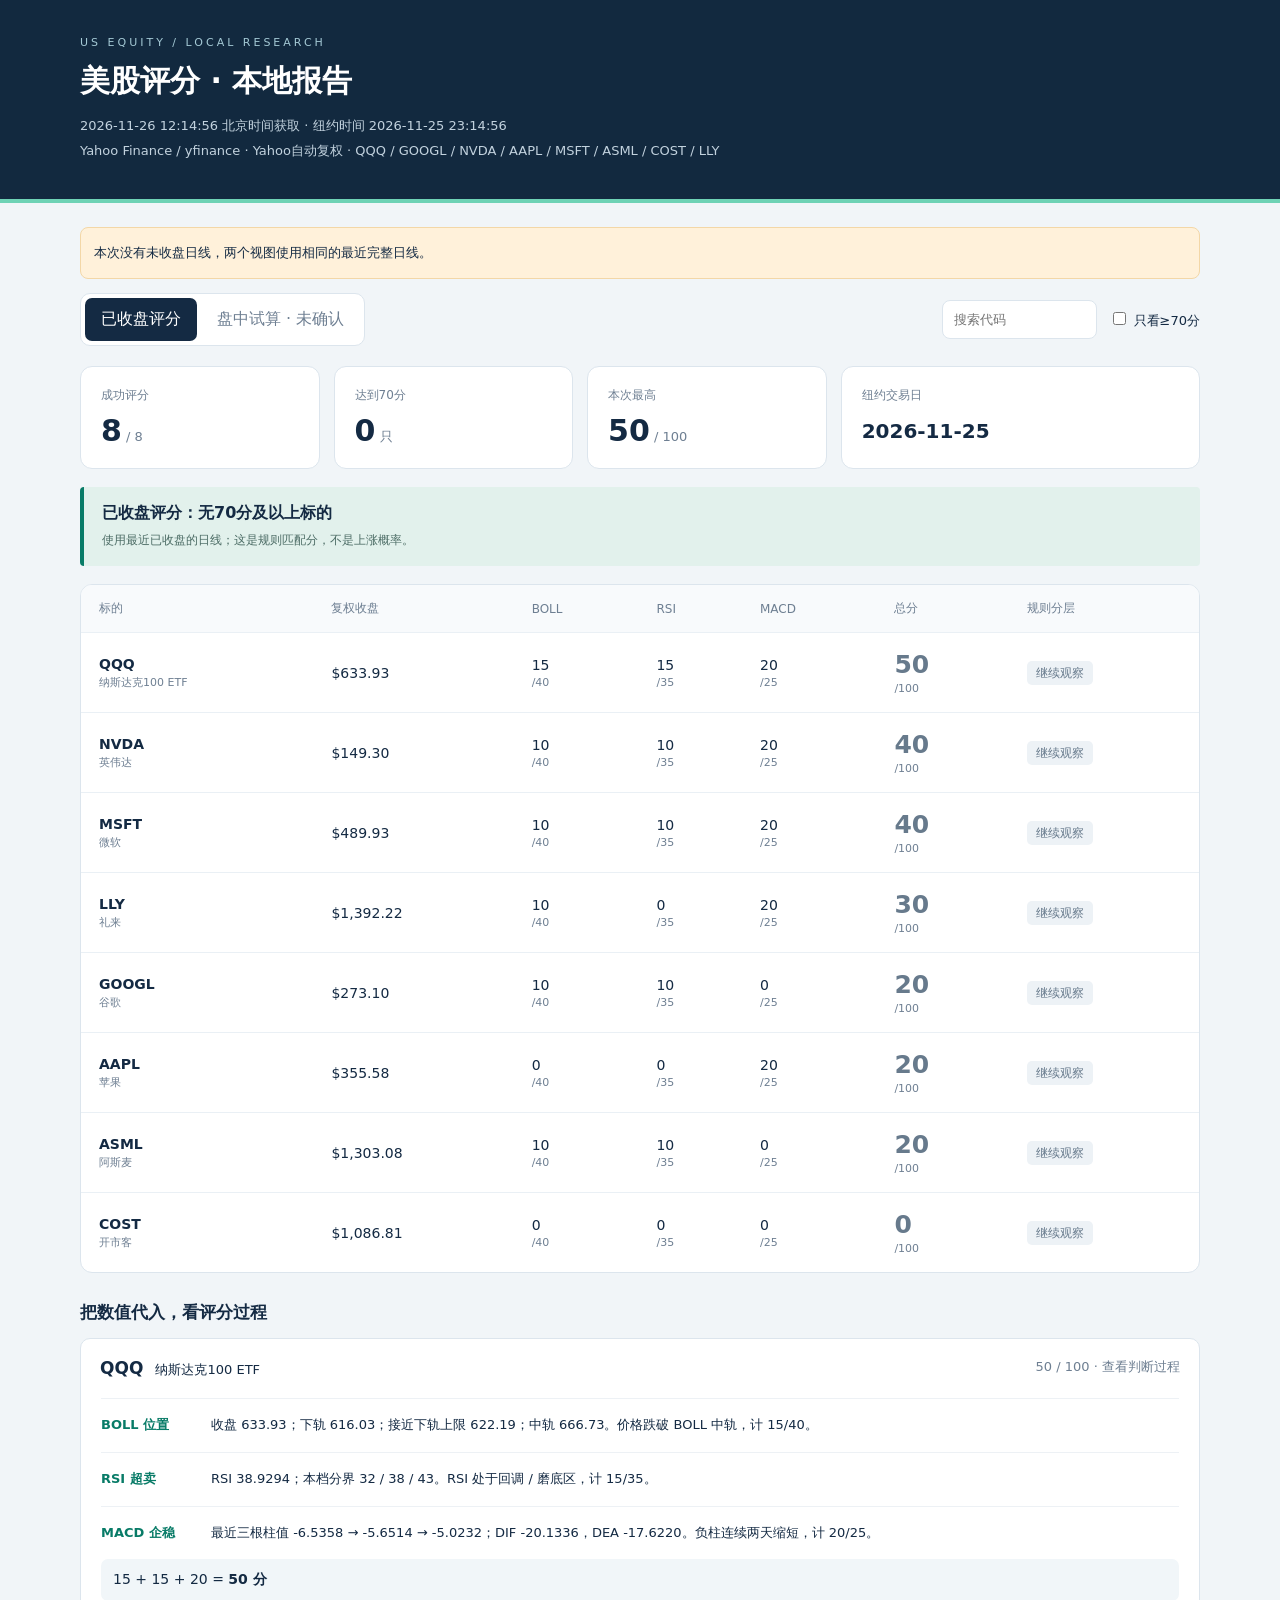
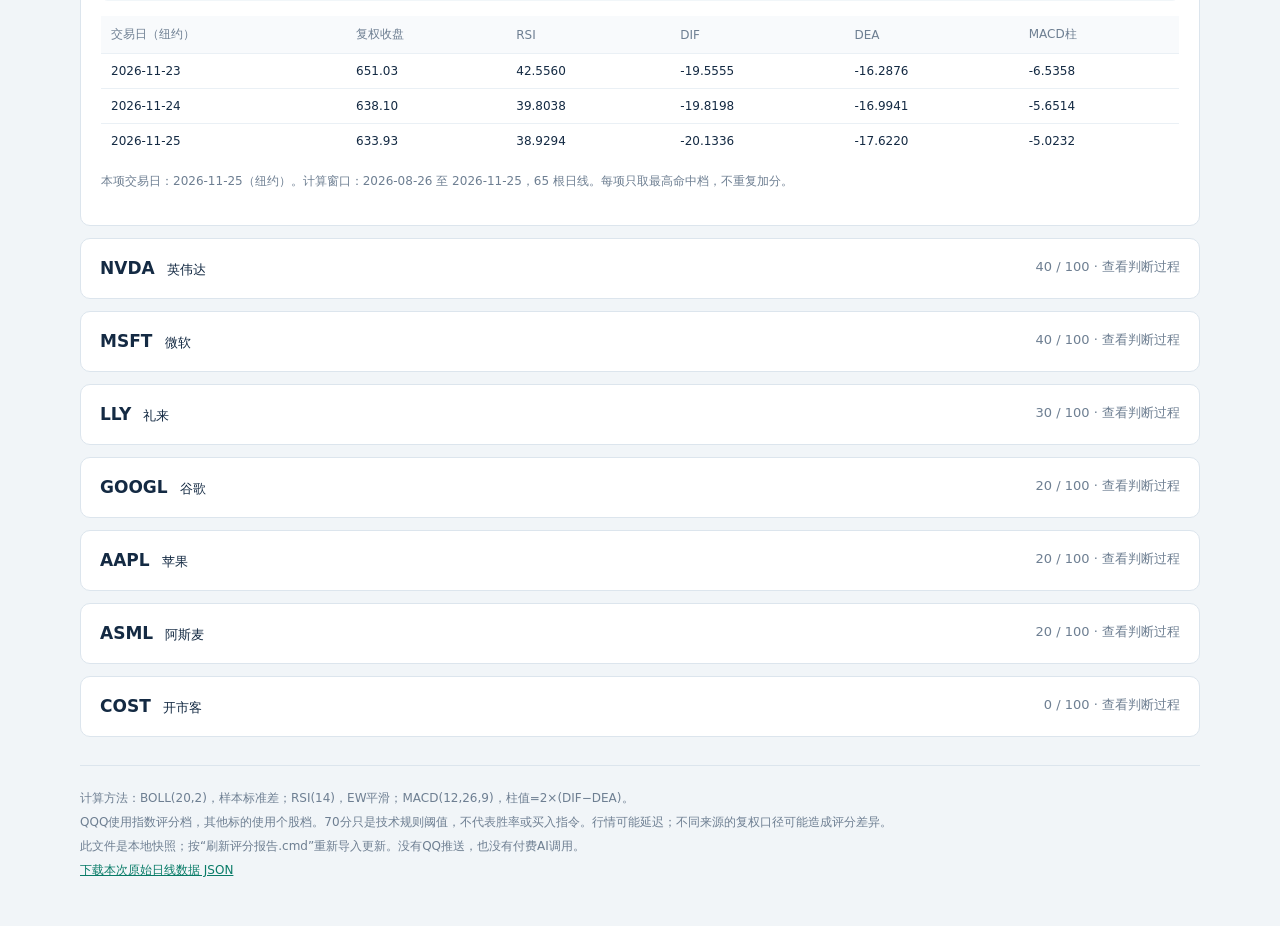
==== commit 91440514: "Update public market snapshot for local reports" ====
--- a/reports/latest.html
+++ b/reports/latest.html
@@ -1,5 +1,5 @@
 <!doctype html><html lang="zh-CN"><head><meta charset="utf-8"><meta name="viewport" content="width=device-width,initial-scale=1"><title>美股评分 · 本地报告</title><style>
 :root{color-scheme:light;--ink:#142a43;--muted:#6e7f92;--line:#dce5ed;--green:#087b67}*{box-sizing:border-box}body{margin:0;background:#f1f5f8;color:var(--ink);font-family:system-ui,"Microsoft YaHei",sans-serif}header{background:#12293f;color:white;padding:36px max(24px,calc((100vw - 1120px)/2));border-bottom:4px solid #6ed2b5}.eyebrow{font-size:11px;letter-spacing:3px;color:#a4c9d5}h1{font-size:30px;margin:12px 0}header p{font-size:13px;line-height:1.9;color:#c2d2de;margin:0}main{max-width:1168px;margin:auto;padding:24px}.toolbar{display:flex;gap:12px;justify-content:space-between;align-items:center;margin-bottom:20px;flex-wrap:wrap}.tabs{display:flex;border:1px solid var(--line);background:white;border-radius:10px;padding:4px;gap:4px}button{border:0;background:transparent;padding:11px 16px;border-radius:7px;font:inherit;color:var(--muted);cursor:pointer}button[aria-selected=true]{background:var(--ink);color:white}.filters{display:flex;gap:12px;align-items:center;font-size:13px}input[type=search]{padding:11px;border:1px solid var(--line);border-radius:8px;width:155px;font:inherit}.stats{display:grid;grid-template-columns:repeat(3,1fr) 1.5fr;gap:14px;margin-bottom:18px}.stats>div{background:white;border:1px solid var(--line);border-radius:12px;padding:20px}.stats small{display:block;color:var(--muted);font-size:12px}.stats b{display:block;font-size:30px;margin-top:9px}.stats em{font-size:13px;color:var(--muted);font-style:normal;font-weight:normal}.stats .date{font-size:20px;margin-top:15px}.status{border-left:4px solid var(--green);background:#e2f1ec;padding:16px 18px;font-size:16px;font-weight:650;border-radius:4px;margin-bottom:18px}.status span{display:block;font-size:12px;font-weight:normal;color:#4c6c65;margin-top:6px;line-height:1.7}.status.live{background:#fff2d8;border-color:#c58728}.status.live span{color:#876a36}.scroll{overflow-x:auto}.table-card{border:1px solid var(--line);border-radius:12px;background:white}table{border-collapse:collapse;width:100%;min-width:700px;text-align:left;font-variant-numeric:tabular-nums}th{font-size:12px;font-weight:500;color:var(--muted);padding:15px 18px;background:#f8fafc}td{padding:17px 18px;border-top:1px solid #eaf0f5;font-size:14px}td small{display:block;font-size:11px;color:var(--muted);margin-top:3px}td a{font-weight:bold;color:var(--ink);text-decoration:none}td strong{font-size:25px}.good{color:var(--green)}.muted{color:#677a8c}.pill{font-size:12px;padding:5px 9px;background:#edf2f6;border-radius:5px;white-space:nowrap}.pill.good{background:#e2f1ec}h2{font-size:17px;margin:28px 0 14px}.detail{border:1px solid var(--line);border-radius:10px;background:white;margin:12px 0;scroll-margin-top:20px}.detail summary{padding:19px;display:flex;justify-content:space-between;gap:14px;cursor:pointer;font-size:13px}.detail summary b{font-size:17px;margin-right:8px}.detail summary>span:last-child{color:var(--muted)}.detail-body{padding:0 20px 20px}.reason{display:grid;grid-template-columns:110px 1fr;border-top:1px solid #edf1f5;padding:14px 0;font-size:13px;line-height:1.9}.reason span{color:var(--green);font-weight:650}.reason p{margin:0}.sum{padding:12px;background:#f1f6f9;border-radius:7px;font-size:14px;margin-bottom:15px}.history{min-width:690px}.history td,.history th{font-size:12px;padding:10px}.fine{font-size:12px;line-height:1.9;color:var(--muted)}.notice{background:#fff1da;border:1px solid #f3d7a7;border-radius:8px;padding:13px;margin-bottom:14px;font-size:13px;line-height:1.8}footer{border-top:1px solid var(--line);margin-top:28px;padding:20px 0;font-size:12px;line-height:2;color:var(--muted)}footer a{color:var(--green)}[hidden]{display:none!important}.empty{color:var(--muted);padding:20px;background:white;border-radius:10px}@media(max-width:700px){header{padding:25px 18px}h1{font-size:24px}main{padding:16px}.stats{grid-template-columns:1fr 1fr;gap:10px}.stats>div{padding:15px}.stats b{font-size:26px}.stats .date{font-size:16px}.toolbar{gap:15px}.filters{width:100%;justify-content:space-between}.tabs{width:100%}.tabs button{flex:1;padding:10px}.reason{grid-template-columns:1fr;gap:5px}.detail summary{flex-wrap:wrap}.detail-body{padding:0 15px 15px}}
-</style></head><body><header><div class="eyebrow">US EQUITY / LOCAL RESEARCH</div><h1>美股评分 · 本地报告</h1><p>2026-11-25 12:58:19 北京时间获取 · 纽约时间 2026-11-24 23:58:19<br>Yahoo Finance / yfinance · Yahoo自动复权 · QQQ / GOOGL / NVDA / AAPL / MSFT / ASML / COST / LLY</p></header><main><div class="notice">本次没有未收盘日线，两个视图使用相同的最近完整日线。</div><div class="toolbar"><div class="tabs" role="tablist"><button role="tab" aria-selected="true" data-mode="closed">已收盘评分</button><button role="tab" aria-selected="false" data-mode="intraday">盘中试算 · 未确认</button></div><div class="filters"><input type="search" aria-label="搜索股票代码" placeholder="搜索代码"><label><input type="checkbox" id="qualified"> 只看≥70分</label></div></div><section class="panel" id="panel-closed" ><div class="stats"><div><small>成功评分</small><b>8<em> / 8</em></b></div><div><small>达到70分</small><b>0<em> 只</em></b></div><div><small>本次最高</small><b>50<em> / 100</em></b></div><div><small>纽约交易日</small><b class="date">2026-11-24</b></div></div><div class="status ">已收盘评分：无70分及以上标的<span>使用最近已收盘的日线；这是规则匹配分，不是上涨概率。</span></div><div class="scroll table-card"><table><thead><tr><th>标的</th><th>复权收盘</th><th>BOLL</th><th>RSI</th><th>MACD</th><th>总分</th><th>规则分层</th></tr></thead><tbody><tr class="filter-row" data-symbol="QQQ" data-score="50"><td><a href="#closed-QQQ">QQQ</a><small>纳斯达克100 ETF</small></td><td>$638.10</td><td>15<small>/40</small></td><td>15<small>/35</small></td><td>20<small>/25</small></td><td><strong class="muted">50</strong><small>/100</small></td><td><span class="pill muted">继续观察</span></td></tr><tr class="filter-row" data-symbol="NVDA" data-score="40"><td><a href="#closed-NVDA">NVDA</a><small>英伟达</small></td><td>$155.38</td><td>10<small>/40</small></td><td>10<small>/35</small></td><td>20<small>/25</small></td><td><strong class="muted">40</strong><small>/100</small></td><td><span class="pill muted">继续观察</span></td></tr><tr class="filter-row" data-symbol="ASML" data-score="40"><td><a href="#closed-ASML">ASML</a><small>阿斯麦</small></td><td>$1,336.06</td><td>10<small>/40</small></td><td>10<small>/35</small></td><td>20<small>/25</small></td><td><strong class="muted">40</strong><small>/100</small></td><td><span class="pill muted">继续观察</span></td></tr><tr class="filter-row" data-symbol="MSFT" data-score="30"><td><a href="#closed-MSFT">MSFT</a><small>微软</small></td><td>$496.13</td><td>10<small>/40</small></td><td>0<small>/35</small></td><td>20<small>/25</small></td><td><strong class="muted">30</strong><small>/100</small></td><td><span class="pill muted">继续观察</span></td></tr><tr class="filter-row" data-symbol="GOOGL" data-score="20"><td><a href="#closed-GOOGL">GOOGL</a><small>谷歌</small></td><td>$279.05</td><td>10<small>/40</small></td><td>10<small>/35</small></td><td>0<small>/25</small></td><td><strong class="muted">20</strong><small>/100</small></td><td><span class="pill muted">继续观察</span></td></tr><tr class="filter-row" data-symbol="AAPL" data-score="10"><td><a href="#closed-AAPL">AAPL</a><small>苹果</small></td><td>$354.07</td><td>0<small>/40</small></td><td>0<small>/35</small></td><td>10<small>/25</small></td><td><strong class="muted">10</strong><small>/100</small></td><td><span class="pill muted">继续观察</span></td></tr><tr class="filter-row" data-symbol="COST" data-score="10"><td><a href="#closed-COST">COST</a><small>开市客</small></td><td>$1,091.71</td><td>0<small>/40</small></td><td>0<small>/35</small></td><td>10<small>/25</small></td><td><strong class="muted">10</strong><small>/100</small></td><td><span class="pill muted">继续观察</span></td></tr><tr class="filter-row" data-symbol="LLY" data-score="10"><td><a href="#closed-LLY">LLY</a><small>礼来</small></td><td>$1,407.59</td><td>0<small>/40</small></td><td>0<small>/35</small></td><td>10<small>/25</small></td><td><strong class="muted">10</strong><small>/100</small></td><td><span class="pill muted">继续观察</span></td></tr></tbody></table></div><p class="empty" hidden>当前筛选下没有标的。</p><h2>把数值代入，看评分过程</h2><details id="closed-QQQ" class="detail filter-row" data-symbol="QQQ" data-score="50" open><summary><span><b>QQQ</b> 纳斯达克100 ETF</span><span>50 / 100 · 查看判断过程</span></summary><div class="detail-body"><div class="reason"><span>BOLL 位置</span><p>收盘 638.10；下轨 616.67；接近下轨上限 622.84；中轨 671.31。价格跌破 BOLL 中轨，计 15/40。</p></div><div class="reason"><span>RSI 超卖</span><p>RSI 39.4425；本档分界 32 / 38 / 43。RSI 处于回调 / 磨底区，计 15/35。</p></div><div class="reason"><span>MACD 企稳</span><p>最近三根柱值 -9.5645 → -6.5405 → -5.6558；DIF -19.8151，DEA -16.9872。负柱连续两天缩短，计 20/25。</p></div><div class="sum">15 + 15 + 20 = <b>50 分</b></div><div class="scroll"><table class="history"><thead><tr><th>交易日（纽约）</th><th>复权收盘</th><th>RSI</th><th>DIF</th><th>DEA</th><th>MACD柱</th></tr></thead><tbody><tr><td>2026-11-20</td><td>608.45</td><td>26.5597</td><td>-20.2449</td><td>-15.4626</td><td>-9.5645</td></tr><tr><td>2026-11-23</td><td>651.03</td><td>42.1872</td><td>-19.5505</td><td>-16.2802</td><td>-6.5405</td></tr><tr><td>2026-11-24</td><td>638.10</td><td>39.4425</td><td>-19.8151</td><td>-16.9872</td><td>-5.6558</td></tr></tbody></table></div><p class="fine">本项交易日：2026-11-24（纽约）。计算窗口：2026-08-25 至 2026-11-24，65 根日线。每项只取最高命中档，不重复加分。</p></div></details><details id="closed-NVDA" class="detail filter-row" data-symbol="NVDA" data-score="40" ><summary><span><b>NVDA</b> 英伟达</span><span>40 / 100 · 查看判断过程</span></summary><div class="detail-body"><div class="reason"><span>BOLL 位置</span><p>收盘 155.38；下轨 125.72；接近下轨上限 127.60；中轨 175.78。价格跌破 BOLL 中轨，计 10/40。</p></div><div class="reason"><span>RSI 超卖</span><p>RSI 39.2967；本档分界 30 / 35 / 40。RSI 处于回调 / 磨底区，计 10/35。</p></div><div class="reason"><span>MACD 企稳</span><p>最近三根柱值 -9.2642 → -4.6023 → -2.3858；DIF -17.2581，DEA -16.0652。负柱连续两天缩短，计 20/25。</p></div><div class="sum">10 + 10 + 20 = <b>40 分</b></div><div class="scroll"><table class="history"><thead><tr><th>交易日（纽约）</th><th>复权收盘</th><th>RSI</th><th>DIF</th><th>DEA</th><th>MACD柱</th></tr></thead><tbody><tr><td>2026-11-20</td><td>125.53</td><td>14.7601</td><td>-19.8238</td><td>-15.1917</td><td>-9.2642</td></tr><tr><td>2026-11-23</td><td>165.05</td><td>42.6895</td><td>-18.0682</td><td>-15.7670</td><td>-4.6023</td></tr><tr><td>2026-11-24</td><td>155.38</td><td>39.2967</td><td>-17.2581</td><td>-16.0652</td><td>-2.3858</td></tr></tbody></table></div><p class="fine">本项交易日：2026-11-24（纽约）。计算窗口：2026-08-25 至 2026-11-24，65 根日线。每项只取最高命中档，不重复加分。</p></div></details><details id="closed-ASML" class="detail filter-row" data-symbol="ASML" data-score="40" ><summary><span><b>ASML</b> 阿斯麦</span><span>40 / 100 · 查看判断过程</span></summary><div class="detail-body"><div class="reason"><span>BOLL 位置</span><p>收盘 1336.06；下轨 1251.68；接近下轨上限 1270.45；中轨 1466.78。价格跌破 BOLL 中轨，计 10/40。</p></div><div class="reason"><span>RSI 超卖</span><p>RSI 38.0628；本档分界 30 / 35 / 40。RSI 处于回调 / 磨底区，计 10/35。</p></div><div class="reason"><span>MACD 企稳</span><p>最近三根柱值 -30.4877 → -19.9683 → -17.1749；DIF -78.9615，DEA -70.3741。负柱连续两天缩短，计 20/25。</p></div><div class="sum">10 + 10 + 20 = <b>40 分</b></div><div class="scroll"><table class="history"><thead><tr><th>交易日（纽约）</th><th>复权收盘</th><th>RSI</th><th>DIF</th><th>DEA</th><th>MACD柱</th></tr></thead><tbody><tr><td>2026-11-20</td><td>1266.22</td><td>28.7651</td><td>-80.9750</td><td>-65.7312</td><td>-30.4877</td></tr><tr><td>2026-11-23</td><td>1383.78</td><td>40.8964</td><td>-78.2114</td><td>-68.2272</td><td>-19.9683</td></tr><tr><td>2026-11-24</td><td>1336.06</td><td>38.0628</td><td>-78.9615</td><td>-70.3741</td><td>-17.1749</td></tr></tbody></table></div><p class="fine">本项交易日：2026-11-24（纽约）。计算窗口：2026-08-25 至 2026-11-24，65 根日线。每项只取最高命中档，不重复加分。</p></div></details><details id="closed-MSFT" class="detail filter-row" data-symbol="MSFT" data-score="30" ><summary><span><b>MSFT</b> 微软</span><span>30 / 100 · 查看判断过程</span></summary><div class="detail-body"><div class="reason"><span>BOLL 位置</span><p>收盘 496.13；下轨 482.76；接近下轨上限 490.00；中轨 518.38。价格跌破 BOLL 中轨，计 10/40。</p></div><div class="reason"><span>RSI 超卖</span><p>RSI 41.3755；本档分界 30 / 35 / 40。RSI 未达到超卖评分区间，计 0/35。</p></div><div class="reason"><span>MACD 企稳</span><p>最近三根柱值 -10.1248 → -9.8764 → -8.6979；DIF -7.7284，DEA -3.3795。负柱连续两天缩短，计 20/25。</p></div><div class="sum">10 + 0 + 20 = <b>30 分</b></div><div class="scroll"><table class="history"><thead><tr><th>交易日（纽约）</th><th>复权收盘</th><th>RSI</th><th>DIF</th><th>DEA</th><th>MACD柱</th></tr></thead><tbody><tr><td>2026-11-20</td><td>484.52</td><td>35.1277</td><td>-6.1201</td><td>-1.0577</td><td>-10.1248</td></tr><tr><td>2026-11-23</td><td>492.50</td><td>39.4583</td><td>-7.2305</td><td>-2.2923</td><td>-9.8764</td></tr><tr><td>2026-11-24</td><td>496.13</td><td>41.3755</td><td>-7.7284</td><td>-3.3795</td><td>-8.6979</td></tr></tbody></table></div><p class="fine">本项交易日：2026-11-24（纽约）。计算窗口：2026-08-25 至 2026-11-24，65 根日线。每项只取最高命中档，不重复加分。</p></div></details><details id="closed-GOOGL" class="detail filter-row" data-symbol="GOOGL" data-score="20" ><summary><span><b>GOOGL</b> 谷歌</span><span>20 / 100 · 查看判断过程</span></summary><div class="detail-body"><div class="reason"><span>BOLL 位置</span><p>收盘 279.05；下轨 261.80；接近下轨上限 265.72；中轨 285.64。价格跌破 BOLL 中轨，计 10/40。</p></div><div class="reason"><span>RSI 超卖</span><p>RSI 39.2835；本档分界 30 / 35 / 40。RSI 处于回调 / 磨底区，计 10/35。</p></div><div class="reason"><span>MACD 企稳</span><p>最近三根柱值 -1.0753 → 0.4938 → 1.2987；DIF -12.1641，DEA -12.8135。MACD 暂无企稳加分信号，计 0/25。</p></div><div class="sum">10 + 10 + 0 = <b>20 分</b></div><div class="scroll"><table class="history"><thead><tr><th>交易日（纽约）</th><th>复权收盘</th><th>RSI</th><th>DIF</th><th>DEA</th><th>MACD柱</th></tr></thead><tbody><tr><td>2026-11-20</td><td>265.29</td><td>27.3614</td><td>-13.5752</td><td>-13.0376</td><td>-1.0753</td></tr><tr><td>2026-11-23</td><td>282.10</td><td>40.6922</td><td>-12.7289</td><td>-12.9759</td><td>0.4938</td></tr><tr><td>2026-11-24</td><td>279.05</td><td>39.2835</td><td>-12.1641</td><td>-12.8135</td><td>1.2987</td></tr></tbody></table></div><p class="fine">本项交易日：2026-11-24（纽约）。计算窗口：2026-08-25 至 2026-11-24，65 根日线。每项只取最高命中档，不重复加分。</p></div></details><details id="closed-AAPL" class="detail filter-row" data-symbol="AAPL" data-score="10" ><summary><span><b>AAPL</b> 苹果</span><span>10 / 100 · 查看判断过程</span></summary><div class="detail-body"><div class="reason"><span>BOLL 位置</span><p>收盘 354.07；下轨 335.33；接近下轨上限 340.36；中轨 347.94。价格未进入低吸位置区间，计 0/40。</p></div><div class="reason"><span>RSI 超卖</span><p>RSI 57.2501；本档分界 30 / 35 / 40。RSI 未达到超卖评分区间，计 0/35。</p></div><div class="reason"><span>MACD 企稳</span><p>最近三根柱值 -1.4871 → -1.4989 → -0.8513；DIF 2.7840，DEA 3.2097。负柱缩短一天，计 10/25。</p></div><div class="sum">0 + 0 + 10 = <b>10 分</b></div><div class="scroll"><table class="history"><thead><tr><th>交易日（纽约）</th><th>复权收盘</th><th>RSI</th><th>DIF</th><th>DEA</th><th>MACD柱</th></tr></thead><tbody><tr><td>2026-11-20</td><td>342.56</td><td>47.0742</td><td>2.7599</td><td>3.5034</td><td>-1.4871</td></tr><tr><td>2026-11-23</td><td>349.08</td><td>53.1831</td><td>2.5666</td><td>3.3161</td><td>-1.4989</td></tr><tr><td>2026-11-24</td><td>354.07</td><td>57.2501</td><td>2.7840</td><td>3.2097</td><td>-0.8513</td></tr></tbody></table></div><p class="fine">本项交易日：2026-11-24（纽约）。计算窗口：2026-08-25 至 2026-11-24，65 根日线。每项只取最高命中档，不重复加分。</p></div></details><details id="closed-COST" class="detail filter-row" data-symbol="COST" data-score="10" ><summary><span><b>COST</b> 开市客</span><span>10 / 100 · 查看判断过程</span></summary><div class="detail-body"><div class="reason"><span>BOLL 位置</span><p>收盘 1091.71；下轨 958.63；接近下轨上限 973.01；中轨 1039.24。价格未进入低吸位置区间，计 0/40。</p></div><div class="reason"><span>RSI 超卖</span><p>RSI 72.5804；本档分界 30 / 35 / 40。RSI 未达到超卖评分区间，计 0/35。</p></div><div class="reason"><span>MACD 企稳</span><p>最近三根柱值 1.3315 → -1.1067 → -0.1342；DIF 32.5437，DEA 32.6108。负柱缩短一天，计 10/25。</p></div><div class="sum">0 + 0 + 10 = <b>10 分</b></div><div class="scroll"><table class="history"><thead><tr><th>交易日（纽约）</th><th>复权收盘</th><th>RSI</th><th>DIF</th><th>DEA</th><th>MACD柱</th></tr></thead><tbody><tr><td>2026-11-20</td><td>1072.03</td><td>69.6014</td><td>33.4317</td><td>32.7659</td><td>1.3315</td></tr><tr><td>2026-11-23</td><td>1067.91</td><td>67.5445</td><td>32.0742</td><td>32.6276</td><td>-1.1067</td></tr><tr><td>2026-11-24</td><td>1091.71</td><td>72.5804</td><td>32.5437</td><td>32.6108</td><td>-0.1342</td></tr></tbody></table></div><p class="fine">本项交易日：2026-11-24（纽约）。计算窗口：2026-08-25 至 2026-11-24，65 根日线。每项只取最高命中档，不重复加分。</p></div></details><details id="closed-LLY" class="detail filter-row" data-symbol="LLY" data-score="10" ><summary><span><b>LLY</b> 礼来</span><span>10 / 100 · 查看判断过程</span></summary><div class="detail-body"><div class="reason"><span>BOLL 位置</span><p>收盘 1407.59；下轨 1314.07；接近下轨上限 1333.78；中轨 1393.45。价格未进入低吸位置区间，计 0/40。</p></div><div class="reason"><span>RSI 超卖</span><p>RSI 58.3740；本档分界 30 / 35 / 40。RSI 未达到超卖评分区间，计 0/35。</p></div><div class="reason"><span>MACD 企稳</span><p>最近三根柱值 -26.2129 → -27.5412 → -22.2281；DIF 29.1692，DEA 40.2833。负柱缩短一天，计 10/25。</p></div><div class="sum">0 + 0 + 10 = <b>10 分</b></div><div class="scroll"><table class="history"><thead><tr><th>交易日（纽约）</th><th>复权收盘</th><th>RSI</th><th>DIF</th><th>DEA</th><th>MACD柱</th></tr></thead><tbody><tr><td>2026-11-20</td><td>1347.11</td><td>48.5656</td><td>33.3980</td><td>46.5044</td><td>-26.2129</td></tr><tr><td>2026-11-23</td><td>1364.60</td><td>51.6871</td><td>29.2912</td><td>43.0618</td><td>-27.5412</td></tr><tr><td>2026-11-24</td><td>1407.59</td><td>58.3740</td><td>29.1692</td><td>40.2833</td><td>-22.2281</td></tr></tbody></table></div><p class="fine">本项交易日：2026-11-24（纽约）。计算窗口：2026-08-25 至 2026-11-24，65 根日线。每项只取最高命中档，不重复加分。</p></div></details></section><section class="panel" id="panel-intraday" hidden><div class="stats"><div><small>成功评分</small><b>8<em> / 8</em></b></div><div><small>达到70分</small><b>0<em> 只</em></b></div><div><small>本次最高</small><b>50<em> / 100</em></b></div><div><small>纽约交易日</small><b class="date">2026-11-24</b></div></div><div class="status ">已收盘评分：无70分及以上标的<span>使用最近已收盘的日线；这是规则匹配分，不是上涨概率。</span></div><div class="scroll table-card"><table><thead><tr><th>标的</th><th>复权收盘</th><th>BOLL</th><th>RSI</th><th>MACD</th><th>总分</th><th>规则分层</th></tr></thead><tbody><tr class="filter-row" data-symbol="QQQ" data-score="50"><td><a href="#intraday-QQQ">QQQ</a><small>纳斯达克100 ETF</small></td><td>$638.10</td><td>15<small>/40</small></td><td>15<small>/35</small></td><td>20<small>/25</small></td><td><strong class="muted">50</strong><small>/100</small></td><td><span class="pill muted">继续观察</span></td></tr><tr class="filter-row" data-symbol="NVDA" data-score="40"><td><a href="#intraday-NVDA">NVDA</a><small>英伟达</small></td><td>$155.38</td><td>10<small>/40</small></td><td>10<small>/35</small></td><td>20<small>/25</small></td><td><strong class="muted">40</strong><small>/100</small></td><td><span class="pill muted">继续观察</span></td></tr><tr class="filter-row" data-symbol="ASML" data-score="40"><td><a href="#intraday-ASML">ASML</a><small>阿斯麦</small></td><td>$1,336.06</td><td>10<small>/40</small></td><td>10<small>/35</small></td><td>20<small>/25</small></td><td><strong class="muted">40</strong><small>/100</small></td><td><span class="pill muted">继续观察</span></td></tr><tr class="filter-row" data-symbol="MSFT" data-score="30"><td><a href="#intraday-MSFT">MSFT</a><small>微软</small></td><td>$496.13</td><td>10<small>/40</small></td><td>0<small>/35</small></td><td>20<small>/25</small></td><td><strong class="muted">30</strong><small>/100</small></td><td><span class="pill muted">继续观察</span></td></tr><tr class="filter-row" data-symbol="GOOGL" data-score="20"><td><a href="#intraday-GOOGL">GOOGL</a><small>谷歌</small></td><td>$279.05</td><td>10<small>/40</small></td><td>10<small>/35</small></td><td>0<small>/25</small></td><td><strong class="muted">20</strong><small>/100</small></td><td><span class="pill muted">继续观察</span></td></tr><tr class="filter-row" data-symbol="AAPL" data-score="10"><td><a href="#intraday-AAPL">AAPL</a><small>苹果</small></td><td>$354.07</td><td>0<small>/40</small></td><td>0<small>/35</small></td><td>10<small>/25</small></td><td><strong class="muted">10</strong><small>/100</small></td><td><span class="pill muted">继续观察</span></td></tr><tr class="filter-row" data-symbol="COST" data-score="10"><td><a href="#intraday-COST">COST</a><small>开市客</small></td><td>$1,091.71</td><td>0<small>/40</small></td><td>0<small>/35</small></td><td>10<small>/25</small></td><td><strong class="muted">10</strong><small>/100</small></td><td><span class="pill muted">继续观察</span></td></tr><tr class="filter-row" data-symbol="LLY" data-score="10"><td><a href="#intraday-LLY">LLY</a><small>礼来</small></td><td>$1,407.59</td><td>0<small>/40</small></td><td>0<small>/35</small></td><td>10<small>/25</small></td><td><strong class="muted">10</strong><small>/100</small></td><td><span class="pill muted">继续观察</span></td></tr></tbody></table></div><p class="empty" hidden>当前筛选下没有标的。</p><h2>把数值代入，看评分过程</h2><details id="intraday-QQQ" class="detail filter-row" data-symbol="QQQ" data-score="50" open><summary><span><b>QQQ</b> 纳斯达克100 ETF</span><span>50 / 100 · 查看判断过程</span></summary><div class="detail-body"><div class="reason"><span>BOLL 位置</span><p>收盘 638.10；下轨 616.67；接近下轨上限 622.84；中轨 671.31。价格跌破 BOLL 中轨，计 15/40。</p></div><div class="reason"><span>RSI 超卖</span><p>RSI 39.4425；本档分界 32 / 38 / 43。RSI 处于回调 / 磨底区，计 15/35。</p></div><div class="reason"><span>MACD 企稳</span><p>最近三根柱值 -9.5645 → -6.5405 → -5.6558；DIF -19.8151，DEA -16.9872。负柱连续两天缩短，计 20/25。</p></div><div class="sum">15 + 15 + 20 = <b>50 分</b></div><div class="scroll"><table class="history"><thead><tr><th>交易日（纽约）</th><th>复权收盘</th><th>RSI</th><th>DIF</th><th>DEA</th><th>MACD柱</th></tr></thead><tbody><tr><td>2026-11-20</td><td>608.45</td><td>26.5597</td><td>-20.2449</td><td>-15.4626</td><td>-9.5645</td></tr><tr><td>2026-11-23</td><td>651.03</td><td>42.1872</td><td>-19.5505</td><td>-16.2802</td><td>-6.5405</td></tr><tr><td>2026-11-24</td><td>638.10</td><td>39.4425</td><td>-19.8151</td><td>-16.9872</td><td>-5.6558</td></tr></tbody></table></div><p class="fine">本项交易日：2026-11-24（纽约）。计算窗口：2026-08-25 至 2026-11-24，65 根日线。每项只取最高命中档，不重复加分。</p></div></details><details id="intraday-NVDA" class="detail filter-row" data-symbol="NVDA" data-score="40" ><summary><span><b>NVDA</b> 英伟达</span><span>40 / 100 · 查看判断过程</span></summary><div class="detail-body"><div class="reason"><span>BOLL 位置</span><p>收盘 155.38；下轨 125.72；接近下轨上限 127.60；中轨 175.78。价格跌破 BOLL 中轨，计 10/40。</p></div><div class="reason"><span>RSI 超卖</span><p>RSI 39.2967；本档分界 30 / 35 / 40。RSI 处于回调 / 磨底区，计 10/35。</p></div><div class="reason"><span>MACD 企稳</span><p>最近三根柱值 -9.2642 → -4.6023 → -2.3858；DIF -17.2581，DEA -16.0652。负柱连续两天缩短，计 20/25。</p></div><div class="sum">10 + 10 + 20 = <b>40 分</b></div><div class="scroll"><table class="history"><thead><tr><th>交易日（纽约）</th><th>复权收盘</th><th>RSI</th><th>DIF</th><th>DEA</th><th>MACD柱</th></tr></thead><tbody><tr><td>2026-11-20</td><td>125.53</td><td>14.7601</td><td>-19.8238</td><td>-15.1917</td><td>-9.2642</td></tr><tr><td>2026-11-23</td><td>165.05</td><td>42.6895</td><td>-18.0682</td><td>-15.7670</td><td>-4.6023</td></tr><tr><td>2026-11-24</td><td>155.38</td><td>39.2967</td><td>-17.2581</td><td>-16.0652</td><td>-2.3858</td></tr></tbody></table></div><p class="fine">本项交易日：2026-11-24（纽约）。计算窗口：2026-08-25 至 2026-11-24，65 根日线。每项只取最高命中档，不重复加分。</p></div></details><details id="intraday-ASML" class="detail filter-row" data-symbol="ASML" data-score="40" ><summary><span><b>ASML</b> 阿斯麦</span><span>40 / 100 · 查看判断过程</span></summary><div class="detail-body"><div class="reason"><span>BOLL 位置</span><p>收盘 1336.06；下轨 1251.68；接近下轨上限 1270.45；中轨 1466.78。价格跌破 BOLL 中轨，计 10/40。</p></div><div class="reason"><span>RSI 超卖</span><p>RSI 38.0628；本档分界 30 / 35 / 40。RSI 处于回调 / 磨底区，计 10/35。</p></div><div class="reason"><span>MACD 企稳</span><p>最近三根柱值 -30.4877 → -19.9683 → -17.1749；DIF -78.9615，DEA -70.3741。负柱连续两天缩短，计 20/25。</p></div><div class="sum">10 + 10 + 20 = <b>40 分</b></div><div class="scroll"><table class="history"><thead><tr><th>交易日（纽约）</th><th>复权收盘</th><th>RSI</th><th>DIF</th><th>DEA</th><th>MACD柱</th></tr></thead><tbody><tr><td>2026-11-20</td><td>1266.22</td><td>28.7651</td><td>-80.9750</td><td>-65.7312</td><td>-30.4877</td></tr><tr><td>2026-11-23</td><td>1383.78</td><td>40.8964</td><td>-78.2114</td><td>-68.2272</td><td>-19.9683</td></tr><tr><td>2026-11-24</td><td>1336.06</td><td>38.0628</td><td>-78.9615</td><td>-70.3741</td><td>-17.1749</td></tr></tbody></table></div><p class="fine">本项交易日：2026-11-24（纽约）。计算窗口：2026-08-25 至 2026-11-24，65 根日线。每项只取最高命中档，不重复加分。</p></div></details><details id="intraday-MSFT" class="detail filter-row" data-symbol="MSFT" data-score="30" ><summary><span><b>MSFT</b> 微软</span><span>30 / 100 · 查看判断过程</span></summary><div class="detail-body"><div class="reason"><span>BOLL 位置</span><p>收盘 496.13；下轨 482.76；接近下轨上限 490.00；中轨 518.38。价格跌破 BOLL 中轨，计 10/40。</p></div><div class="reason"><span>RSI 超卖</span><p>RSI 41.3755；本档分界 30 / 35 / 40。RSI 未达到超卖评分区间，计 0/35。</p></div><div class="reason"><span>MACD 企稳</span><p>最近三根柱值 -10.1248 → -9.8764 → -8.6979；DIF -7.7284，DEA -3.3795。负柱连续两天缩短，计 20/25。</p></div><div class="sum">10 + 0 + 20 = <b>30 分</b></div><div class="scroll"><table class="history"><thead><tr><th>交易日（纽约）</th><th>复权收盘</th><th>RSI</th><th>DIF</th><th>DEA</th><th>MACD柱</th></tr></thead><tbody><tr><td>2026-11-20</td><td>484.52</td><td>35.1277</td><td>-6.1201</td><td>-1.0577</td><td>-10.1248</td></tr><tr><td>2026-11-23</td><td>492.50</td><td>39.4583</td><td>-7.2305</td><td>-2.2923</td><td>-9.8764</td></tr><tr><td>2026-11-24</td><td>496.13</td><td>41.3755</td><td>-7.7284</td><td>-3.3795</td><td>-8.6979</td></tr></tbody></table></div><p class="fine">本项交易日：2026-11-24（纽约）。计算窗口：2026-08-25 至 2026-11-24，65 根日线。每项只取最高命中档，不重复加分。</p></div></details><details id="intraday-GOOGL" class="detail filter-row" data-symbol="GOOGL" data-score="20" ><summary><span><b>GOOGL</b> 谷歌</span><span>20 / 100 · 查看判断过程</span></summary><div class="detail-body"><div class="reason"><span>BOLL 位置</span><p>收盘 279.05；下轨 261.80；接近下轨上限 265.72；中轨 285.64。价格跌破 BOLL 中轨，计 10/40。</p></div><div class="reason"><span>RSI 超卖</span><p>RSI 39.2835；本档分界 30 / 35 / 40。RSI 处于回调 / 磨底区，计 10/35。</p></div><div class="reason"><span>MACD 企稳</span><p>最近三根柱值 -1.0753 → 0.4938 → 1.2987；DIF -12.1641，DEA -12.8135。MACD 暂无企稳加分信号，计 0/25。</p></div><div class="sum">10 + 10 + 0 = <b>20 分</b></div><div class="scroll"><table class="history"><thead><tr><th>交易日（纽约）</th><th>复权收盘</th><th>RSI</th><th>DIF</th><th>DEA</th><th>MACD柱</th></tr></thead><tbody><tr><td>2026-11-20</td><td>265.29</td><td>27.3614</td><td>-13.5752</td><td>-13.0376</td><td>-1.0753</td></tr><tr><td>2026-11-23</td><td>282.10</td><td>40.6922</td><td>-12.7289</td><td>-12.9759</td><td>0.4938</td></tr><tr><td>2026-11-24</td><td>279.05</td><td>39.2835</td><td>-12.1641</td><td>-12.8135</td><td>1.2987</td></tr></tbody></table></div><p class="fine">本项交易日：2026-11-24（纽约）。计算窗口：2026-08-25 至 2026-11-24，65 根日线。每项只取最高命中档，不重复加分。</p></div></details><details id="intraday-AAPL" class="detail filter-row" data-symbol="AAPL" data-score="10" ><summary><span><b>AAPL</b> 苹果</span><span>10 / 100 · 查看判断过程</span></summary><div class="detail-body"><div class="reason"><span>BOLL 位置</span><p>收盘 354.07；下轨 335.33；接近下轨上限 340.36；中轨 347.94。价格未进入低吸位置区间，计 0/40。</p></div><div class="reason"><span>RSI 超卖</span><p>RSI 57.2501；本档分界 30 / 35 / 40。RSI 未达到超卖评分区间，计 0/35。</p></div><div class="reason"><span>MACD 企稳</span><p>最近三根柱值 -1.4871 → -1.4989 → -0.8513；DIF 2.7840，DEA 3.2097。负柱缩短一天，计 10/25。</p></div><div class="sum">0 + 0 + 10 = <b>10 分</b></div><div class="scroll"><table class="history"><thead><tr><th>交易日（纽约）</th><th>复权收盘</th><th>RSI</th><th>DIF</th><th>DEA</th><th>MACD柱</th></tr></thead><tbody><tr><td>2026-11-20</td><td>342.56</td><td>47.0742</td><td>2.7599</td><td>3.5034</td><td>-1.4871</td></tr><tr><td>2026-11-23</td><td>349.08</td><td>53.1831</td><td>2.5666</td><td>3.3161</td><td>-1.4989</td></tr><tr><td>2026-11-24</td><td>354.07</td><td>57.2501</td><td>2.7840</td><td>3.2097</td><td>-0.8513</td></tr></tbody></table></div><p class="fine">本项交易日：2026-11-24（纽约）。计算窗口：2026-08-25 至 2026-11-24，65 根日线。每项只取最高命中档，不重复加分。</p></div></details><details id="intraday-COST" class="detail filter-row" data-symbol="COST" data-score="10" ><summary><span><b>COST</b> 开市客</span><span>10 / 100 · 查看判断过程</span></summary><div class="detail-body"><div class="reason"><span>BOLL 位置</span><p>收盘 1091.71；下轨 958.63；接近下轨上限 973.01；中轨 1039.24。价格未进入低吸位置区间，计 0/40。</p></div><div class="reason"><span>RSI 超卖</span><p>RSI 72.5804；本档分界 30 / 35 / 40。RSI 未达到超卖评分区间，计 0/35。</p></div><div class="reason"><span>MACD 企稳</span><p>最近三根柱值 1.3315 → -1.1067 → -0.1342；DIF 32.5437，DEA 32.6108。负柱缩短一天，计 10/25。</p></div><div class="sum">0 + 0 + 10 = <b>10 分</b></div><div class="scroll"><table class="history"><thead><tr><th>交易日（纽约）</th><th>复权收盘</th><th>RSI</th><th>DIF</th><th>DEA</th><th>MACD柱</th></tr></thead><tbody><tr><td>2026-11-20</td><td>1072.03</td><td>69.6014</td><td>33.4317</td><td>32.7659</td><td>1.3315</td></tr><tr><td>2026-11-23</td><td>1067.91</td><td>67.5445</td><td>32.0742</td><td>32.6276</td><td>-1.1067</td></tr><tr><td>2026-11-24</td><td>1091.71</td><td>72.5804</td><td>32.5437</td><td>32.6108</td><td>-0.1342</td></tr></tbody></table></div><p class="fine">本项交易日：2026-11-24（纽约）。计算窗口：2026-08-25 至 2026-11-24，65 根日线。每项只取最高命中档，不重复加分。</p></div></details><details id="intraday-LLY" class="detail filter-row" data-symbol="LLY" data-score="10" ><summary><span><b>LLY</b> 礼来</span><span>10 / 100 · 查看判断过程</span></summary><div class="detail-body"><div class="reason"><span>BOLL 位置</span><p>收盘 1407.59；下轨 1314.07；接近下轨上限 1333.78；中轨 1393.45。价格未进入低吸位置区间，计 0/40。</p></div><div class="reason"><span>RSI 超卖</span><p>RSI 58.3740；本档分界 30 / 35 / 40。RSI 未达到超卖评分区间，计 0/35。</p></div><div class="reason"><span>MACD 企稳</span><p>最近三根柱值 -26.2129 → -27.5412 → -22.2281；DIF 29.1692，DEA 40.2833。负柱缩短一天，计 10/25。</p></div><div class="sum">0 + 0 + 10 = <b>10 分</b></div><div class="scroll"><table class="history"><thead><tr><th>交易日（纽约）</th><th>复权收盘</th><th>RSI</th><th>DIF</th><th>DEA</th><th>MACD柱</th></tr></thead><tbody><tr><td>2026-11-20</td><td>1347.11</td><td>48.5656</td><td>33.3980</td><td>46.5044</td><td>-26.2129</td></tr><tr><td>2026-11-23</td><td>1364.60</td><td>51.6871</td><td>29.2912</td><td>43.0618</td><td>-27.5412</td></tr><tr><td>2026-11-24</td><td>1407.59</td><td>58.3740</td><td>29.1692</td><td>40.2833</td><td>-22.2281</td></tr></tbody></table></div><p class="fine">本项交易日：2026-11-24（纽约）。计算窗口：2026-08-25 至 2026-11-24，65 根日线。每项只取最高命中档，不重复加分。</p></div></details></section><footer>计算方法：BOLL(20,2)，样本标准差；RSI(14)，EW平滑；MACD(12,26,9)，柱值=2×(DIF−DEA)。<br>QQQ使用指数评分档，其他标的使用个股档。70分只是技术规则阈值，不代表胜率或买入指令。行情可能延迟；不同来源的复权口径可能造成评分差异。<br>此文件是本地快照；按“刷新评分报告.cmd”重新导入更新。没有QQ推送，也没有付费AI调用。<br><a href="latest-data.json" download>下载本次原始日线数据 JSON</a></footer></main><script>
+</style></head><body><header><div class="eyebrow">US EQUITY / LOCAL RESEARCH</div><h1>美股评分 · 本地报告</h1><p>2026-11-26 12:14:56 北京时间获取 · 纽约时间 2026-11-25 23:14:56<br>Yahoo Finance / yfinance · Yahoo自动复权 · QQQ / GOOGL / NVDA / AAPL / MSFT / ASML / COST / LLY</p></header><main><div class="notice">本次没有未收盘日线，两个视图使用相同的最近完整日线。</div><div class="toolbar"><div class="tabs" role="tablist"><button role="tab" aria-selected="true" data-mode="closed">已收盘评分</button><button role="tab" aria-selected="false" data-mode="intraday">盘中试算 · 未确认</button></div><div class="filters"><input type="search" aria-label="搜索股票代码" placeholder="搜索代码"><label><input type="checkbox" id="qualified"> 只看≥70分</label></div></div><section class="panel" id="panel-closed" ><div class="stats"><div><small>成功评分</small><b>8<em> / 8</em></b></div><div><small>达到70分</small><b>0<em> 只</em></b></div><div><small>本次最高</small><b>50<em> / 100</em></b></div><div><small>纽约交易日</small><b class="date">2026-11-25</b></div></div><div class="status ">已收盘评分：无70分及以上标的<span>使用最近已收盘的日线；这是规则匹配分，不是上涨概率。</span></div><div class="scroll table-card"><table><thead><tr><th>标的</th><th>复权收盘</th><th>BOLL</th><th>RSI</th><th>MACD</th><th>总分</th><th>规则分层</th></tr></thead><tbody><tr class="filter-row" data-symbol="QQQ" data-score="50"><td><a href="#closed-QQQ">QQQ</a><small>纳斯达克100 ETF</small></td><td>$633.93</td><td>15<small>/40</small></td><td>15<small>/35</small></td><td>20<small>/25</small></td><td><strong class="muted">50</strong><small>/100</small></td><td><span class="pill muted">继续观察</span></td></tr><tr class="filter-row" data-symbol="NVDA" data-score="40"><td><a href="#closed-NVDA">NVDA</a><small>英伟达</small></td><td>$149.30</td><td>10<small>/40</small></td><td>10<small>/35</small></td><td>20<small>/25</small></td><td><strong class="muted">40</strong><small>/100</small></td><td><span class="pill muted">继续观察</span></td></tr><tr class="filter-row" data-symbol="MSFT" data-score="40"><td><a href="#closed-MSFT">MSFT</a><small>微软</small></td><td>$489.93</td><td>10<small>/40</small></td><td>10<small>/35</small></td><td>20<small>/25</small></td><td><strong class="muted">40</strong><small>/100</small></td><td><span class="pill muted">继续观察</span></td></tr><tr class="filter-row" data-symbol="LLY" data-score="30"><td><a href="#closed-LLY">LLY</a><small>礼来</small></td><td>$1,392.22</td><td>10<small>/40</small></td><td>0<small>/35</small></td><td>20<small>/25</small></td><td><strong class="muted">30</strong><small>/100</small></td><td><span class="pill muted">继续观察</span></td></tr><tr class="filter-row" data-symbol="GOOGL" data-score="20"><td><a href="#closed-GOOGL">GOOGL</a><small>谷歌</small></td><td>$273.10</td><td>10<small>/40</small></td><td>10<small>/35</small></td><td>0<small>/25</small></td><td><strong class="muted">20</strong><small>/100</small></td><td><span class="pill muted">继续观察</span></td></tr><tr class="filter-row" data-symbol="AAPL" data-score="20"><td><a href="#closed-AAPL">AAPL</a><small>苹果</small></td><td>$355.58</td><td>0<small>/40</small></td><td>0<small>/35</small></td><td>20<small>/25</small></td><td><strong class="muted">20</strong><small>/100</small></td><td><span class="pill muted">继续观察</span></td></tr><tr class="filter-row" data-symbol="ASML" data-score="20"><td><a href="#closed-ASML">ASML</a><small>阿斯麦</small></td><td>$1,303.08</td><td>10<small>/40</small></td><td>10<small>/35</small></td><td>0<small>/25</small></td><td><strong class="muted">20</strong><small>/100</small></td><td><span class="pill muted">继续观察</span></td></tr><tr class="filter-row" data-symbol="COST" data-score="0"><td><a href="#closed-COST">COST</a><small>开市客</small></td><td>$1,086.81</td><td>0<small>/40</small></td><td>0<small>/35</small></td><td>0<small>/25</small></td><td><strong class="muted">0</strong><small>/100</small></td><td><span class="pill muted">继续观察</span></td></tr></tbody></table></div><p class="empty" hidden>当前筛选下没有标的。</p><h2>把数值代入，看评分过程</h2><details id="closed-QQQ" class="detail filter-row" data-symbol="QQQ" data-score="50" open><summary><span><b>QQQ</b> 纳斯达克100 ETF</span><span>50 / 100 · 查看判断过程</span></summary><div class="detail-body"><div class="reason"><span>BOLL 位置</span><p>收盘 633.93；下轨 616.03；接近下轨上限 622.19；中轨 666.73。价格跌破 BOLL 中轨，计 15/40。</p></div><div class="reason"><span>RSI 超卖</span><p>RSI 38.9294；本档分界 32 / 38 / 43。RSI 处于回调 / 磨底区，计 15/35。</p></div><div class="reason"><span>MACD 企稳</span><p>最近三根柱值 -6.5358 → -5.6514 → -5.0232；DIF -20.1336，DEA -17.6220。负柱连续两天缩短，计 20/25。</p></div><div class="sum">15 + 15 + 20 = <b>50 分</b></div><div class="scroll"><table class="history"><thead><tr><th>交易日（纽约）</th><th>复权收盘</th><th>RSI</th><th>DIF</th><th>DEA</th><th>MACD柱</th></tr></thead><tbody><tr><td>2026-11-23</td><td>651.03</td><td>42.5560</td><td>-19.5555</td><td>-16.2876</td><td>-6.5358</td></tr><tr><td>2026-11-24</td><td>638.10</td><td>39.8038</td><td>-19.8198</td><td>-16.9941</td><td>-5.6514</td></tr><tr><td>2026-11-25</td><td>633.93</td><td>38.9294</td><td>-20.1336</td><td>-17.6220</td><td>-5.0232</td></tr></tbody></table></div><p class="fine">本项交易日：2026-11-25（纽约）。计算窗口：2026-08-26 至 2026-11-25，65 根日线。每项只取最高命中档，不重复加分。</p></div></details><details id="closed-NVDA" class="detail filter-row" data-symbol="NVDA" data-score="40" ><summary><span><b>NVDA</b> 英伟达</span><span>40 / 100 · 查看判断过程</span></summary><div class="detail-body"><div class="reason"><span>BOLL 位置</span><p>收盘 149.30；下轨 124.75；接近下轨上限 126.62；中轨 172.48。价格跌破 BOLL 中轨，计 10/40。</p></div><div class="reason"><span>RSI 超卖</span><p>RSI 38.5754；本档分界 30 / 35 / 40。RSI 处于回调 / 磨底区，计 10/35。</p></div><div class="reason"><span>MACD 企稳</span><p>最近三根柱值 -4.6268 → -2.4085 → -1.3756；DIF -16.8891，DEA -16.2013。负柱连续两天缩短，计 20/25。</p></div><div class="sum">10 + 10 + 20 = <b>40 分</b></div><div class="scroll"><table class="history"><thead><tr><th>交易日（纽约）</th><th>复权收盘</th><th>RSI</th><th>DIF</th><th>DEA</th><th>MACD柱</th></tr></thead><tbody><tr><td>2026-11-23</td><td>165.05</td><td>44.0652</td><td>-18.0417</td><td>-15.7283</td><td>-4.6268</td></tr><tr><td>2026-11-24</td><td>155.38</td><td>40.6185</td><td>-17.2336</td><td>-16.0294</td><td>-2.4085</td></tr><tr><td>2026-11-25</td><td>149.30</td><td>38.5754</td><td>-16.8891</td><td>-16.2013</td><td>-1.3756</td></tr></tbody></table></div><p class="fine">本项交易日：2026-11-25（纽约）。计算窗口：2026-08-26 至 2026-11-25，65 根日线。每项只取最高命中档，不重复加分。</p></div></details><details id="closed-MSFT" class="detail filter-row" data-symbol="MSFT" data-score="40" ><summary><span><b>MSFT</b> 微软</span><span>40 / 100 · 查看判断过程</span></summary><div class="detail-body"><div class="reason"><span>BOLL 位置</span><p>收盘 489.93；下轨 479.04；接近下轨上限 486.22；中轨 516.38。价格跌破 BOLL 中轨，计 10/40。</p></div><div class="reason"><span>RSI 超卖</span><p>RSI 39.3622；本档分界 30 / 35 / 40。RSI 处于回调 / 磨底区，计 10/35。</p></div><div class="reason"><span>MACD 企稳</span><p>最近三根柱值 -9.8427 → -8.6667 → -8.2040；DIF -8.5563，DEA -4.4543。负柱连续两天缩短，计 20/25。</p></div><div class="sum">10 + 10 + 20 = <b>40 分</b></div><div class="scroll"><table class="history"><thead><tr><th>交易日（纽约）</th><th>复权收盘</th><th>RSI</th><th>DIF</th><th>DEA</th><th>MACD柱</th></tr></thead><tbody><tr><td>2026-11-23</td><td>492.50</td><td>39.7451</td><td>-7.2668</td><td>-2.3454</td><td>-9.8427</td></tr><tr><td>2026-11-24</td><td>496.13</td><td>41.6445</td><td>-7.7621</td><td>-3.4288</td><td>-8.6667</td></tr><tr><td>2026-11-25</td><td>489.93</td><td>39.3622</td><td>-8.5563</td><td>-4.4543</td><td>-8.2040</td></tr></tbody></table></div><p class="fine">本项交易日：2026-11-25（纽约）。计算窗口：2026-08-26 至 2026-11-25，65 根日线。每项只取最高命中档，不重复加分。</p></div></details><details id="closed-LLY" class="detail filter-row" data-symbol="LLY" data-score="30" ><summary><span><b>LLY</b> 礼来</span><span>30 / 100 · 查看判断过程</span></summary><div class="detail-body"><div class="reason"><span>BOLL 位置</span><p>收盘 1392.22；下轨 1337.18；接近下轨上限 1357.24；中轨 1398.73。价格跌破 BOLL 中轨，计 10/40。</p></div><div class="reason"><span>RSI 超卖</span><p>RSI 56.1169；本档分界 30 / 35 / 40。RSI 未达到超卖评分区间，计 0/35。</p></div><div class="reason"><span>MACD 企稳</span><p>最近三根柱值 -27.8611 → -22.5248 → -20.7041；DIF 27.8114，DEA 38.1634。负柱连续两天缩短，计 20/25。</p></div><div class="sum">10 + 0 + 20 = <b>30 分</b></div><div class="scroll"><table class="history"><thead><tr><th>交易日（纽约）</th><th>复权收盘</th><th>RSI</th><th>DIF</th><th>DEA</th><th>MACD柱</th></tr></thead><tbody><tr><td>2026-11-23</td><td>1364.60</td><td>52.4832</td><td>29.6365</td><td>43.5670</td><td>-27.8611</td></tr><tr><td>2026-11-24</td><td>1407.59</td><td>59.1471</td><td>29.4890</td><td>40.7514</td><td>-22.5248</td></tr><tr><td>2026-11-25</td><td>1392.22</td><td>56.1169</td><td>27.8114</td><td>38.1634</td><td>-20.7041</td></tr></tbody></table></div><p class="fine">本项交易日：2026-11-25（纽约）。计算窗口：2026-08-26 至 2026-11-25，65 根日线。每项只取最高命中档，不重复加分。</p></div></details><details id="closed-GOOGL" class="detail filter-row" data-symbol="GOOGL" data-score="20" ><summary><span><b>GOOGL</b> 谷歌</span><span>20 / 100 · 查看判断过程</span></summary><div class="detail-body"><div class="reason"><span>BOLL 位置</span><p>收盘 273.10；下轨 267.27；接近下轨上限 271.28；中轨 283.05。价格跌破 BOLL 中轨，计 10/40。</p></div><div class="reason"><span>RSI 超卖</span><p>RSI 36.8047；本档分界 30 / 35 / 40。RSI 处于回调 / 磨底区，计 10/35。</p></div><div class="reason"><span>MACD 企稳</span><p>最近三根柱值 0.4579 → 1.2655 → 1.1785；DIF -12.0244，DEA -12.6137。MACD 暂无企稳加分信号，计 0/25。</p></div><div class="sum">10 + 10 + 0 = <b>20 分</b></div><div class="scroll"><table class="history"><thead><tr><th>交易日（纽约）</th><th>复权收盘</th><th>RSI</th><th>DIF</th><th>DEA</th><th>MACD柱</th></tr></thead><tbody><tr><td>2026-11-23</td><td>282.10</td><td>40.9202</td><td>-12.6902</td><td>-12.9192</td><td>0.4579</td></tr><tr><td>2026-11-24</td><td>279.05</td><td>39.4959</td><td>-12.1283</td><td>-12.7610</td><td>1.2655</td></tr><tr><td>2026-11-25</td><td>273.10</td><td>36.8047</td><td>-12.0244</td><td>-12.6137</td><td>1.1785</td></tr></tbody></table></div><p class="fine">本项交易日：2026-11-25（纽约）。计算窗口：2026-08-26 至 2026-11-25，65 根日线。每项只取最高命中档，不重复加分。</p></div></details><details id="closed-AAPL" class="detail filter-row" data-symbol="AAPL" data-score="20" ><summary><span><b>AAPL</b> 苹果</span><span>20 / 100 · 查看判断过程</span></summary><div class="detail-body"><div class="reason"><span>BOLL 位置</span><p>收盘 355.58；下轨 335.67；接近下轨上限 340.70；中轨 348.54。价格未进入低吸位置区间，计 0/40。</p></div><div class="reason"><span>RSI 超卖</span><p>RSI 58.2022；本档分界 30 / 35 / 40。RSI 未达到超卖评分区间，计 0/35。</p></div><div class="reason"><span>MACD 企稳</span><p>最近三根柱值 -1.4732 → -0.8275 → -0.2445；DIF 3.0193，DEA 3.1415。负柱连续两天缩短，计 20/25。</p></div><div class="sum">0 + 0 + 20 = <b>20 分</b></div><div class="scroll"><table class="history"><thead><tr><th>交易日（纽约）</th><th>复权收盘</th><th>RSI</th><th>DIF</th><th>DEA</th><th>MACD柱</th></tr></thead><tbody><tr><td>2026-11-23</td><td>349.08</td><td>52.8978</td><td>2.5389</td><td>3.2755</td><td>-1.4732</td></tr><tr><td>2026-11-24</td><td>354.07</td><td>57.0123</td><td>2.7583</td><td>3.1721</td><td>-0.8275</td></tr><tr><td>2026-11-25</td><td>355.58</td><td>58.2022</td><td>3.0193</td><td>3.1415</td><td>-0.2445</td></tr></tbody></table></div><p class="fine">本项交易日：2026-11-25（纽约）。计算窗口：2026-08-26 至 2026-11-25，65 根日线。每项只取最高命中档，不重复加分。</p></div></details><details id="closed-ASML" class="detail filter-row" data-symbol="ASML" data-score="20" ><summary><span><b>ASML</b> 阿斯麦</span><span>20 / 100 · 查看判断过程</span></summary><div class="detail-body"><div class="reason"><span>BOLL 位置</span><p>收盘 1303.08；下轨 1242.75；接近下轨上限 1261.39；中轨 1448.79。价格跌破 BOLL 中轨，计 10/40。</p></div><div class="reason"><span>RSI 超卖</span><p>RSI 36.1095；本档分界 30 / 35 / 40。RSI 处于回调 / 磨底区，计 10/35。</p></div><div class="reason"><span>MACD 企稳</span><p>最近三根柱值 -19.9576 → -17.1650 → -17.4408；DIF -81.2902，DEA -72.5698。MACD 暂无企稳加分信号，计 0/25。</p></div><div class="sum">10 + 10 + 0 = <b>20 分</b></div><div class="scroll"><table class="history"><thead><tr><th>交易日（纽约）</th><th>复权收盘</th><th>RSI</th><th>DIF</th><th>DEA</th><th>MACD柱</th></tr></thead><tbody><tr><td>2026-11-23</td><td>1383.78</td><td>40.7897</td><td>-78.2229</td><td>-68.2441</td><td>-19.9576</td></tr><tr><td>2026-11-24</td><td>1336.06</td><td>37.9684</td><td>-78.9722</td><td>-70.3897</td><td>-17.1650</td></tr><tr><td>2026-11-25</td><td>1303.08</td><td>36.1095</td><td>-81.2902</td><td>-72.5698</td><td>-17.4408</td></tr></tbody></table></div><p class="fine">本项交易日：2026-11-25（纽约）。计算窗口：2026-08-26 至 2026-11-25，65 根日线。每项只取最高命中档，不重复加分。</p></div></details><details id="closed-COST" class="detail filter-row" data-symbol="COST" data-score="0" ><summary><span><b>COST</b> 开市客</span><span>0 / 100 · 查看判断过程</span></summary><div class="detail-body"><div class="reason"><span>BOLL 位置</span><p>收盘 1086.81；下轨 973.22；接近下轨上限 987.82；中轨 1045.86。价格未进入低吸位置区间，计 0/40。</p></div><div class="reason"><span>RSI 超卖</span><p>RSI 69.1889；本档分界 30 / 35 / 40。RSI 未达到超卖评分区间，计 0/35。</p></div><div class="reason"><span>MACD 企稳</span><p>最近三根柱值 -1.1341 → -0.1595 → -0.7611；DIF 32.1752，DEA 32.5557。MACD 暂无企稳加分信号，计 0/25。</p></div><div class="sum">0 + 0 + 0 = <b>0 分</b></div><div class="scroll"><table class="history"><thead><tr><th>交易日（纽约）</th><th>复权收盘</th><th>RSI</th><th>DIF</th><th>DEA</th><th>MACD柱</th></tr></thead><tbody><tr><td>2026-11-23</td><td>1067.91</td><td>66.3959</td><td>32.1038</td><td>32.6708</td><td>-1.1341</td></tr><tr><td>2026-11-24</td><td>1091.71</td><td>71.5349</td><td>32.5711</td><td>32.6508</td><td>-0.1595</td></tr><tr><td>2026-11-25</td><td>1086.81</td><td>69.1889</td><td>32.1752</td><td>32.5557</td><td>-0.7611</td></tr></tbody></table></div><p class="fine">本项交易日：2026-11-25（纽约）。计算窗口：2026-08-26 至 2026-11-25，65 根日线。每项只取最高命中档，不重复加分。</p></div></details></section><section class="panel" id="panel-intraday" hidden><div class="stats"><div><small>成功评分</small><b>8<em> / 8</em></b></div><div><small>达到70分</small><b>0<em> 只</em></b></div><div><small>本次最高</small><b>50<em> / 100</em></b></div><div><small>纽约交易日</small><b class="date">2026-11-25</b></div></div><div class="status ">已收盘评分：无70分及以上标的<span>使用最近已收盘的日线；这是规则匹配分，不是上涨概率。</span></div><div class="scroll table-card"><table><thead><tr><th>标的</th><th>复权收盘</th><th>BOLL</th><th>RSI</th><th>MACD</th><th>总分</th><th>规则分层</th></tr></thead><tbody><tr class="filter-row" data-symbol="QQQ" data-score="50"><td><a href="#intraday-QQQ">QQQ</a><small>纳斯达克100 ETF</small></td><td>$633.93</td><td>15<small>/40</small></td><td>15<small>/35</small></td><td>20<small>/25</small></td><td><strong class="muted">50</strong><small>/100</small></td><td><span class="pill muted">继续观察</span></td></tr><tr class="filter-row" data-symbol="NVDA" data-score="40"><td><a href="#intraday-NVDA">NVDA</a><small>英伟达</small></td><td>$149.30</td><td>10<small>/40</small></td><td>10<small>/35</small></td><td>20<small>/25</small></td><td><strong class="muted">40</strong><small>/100</small></td><td><span class="pill muted">继续观察</span></td></tr><tr class="filter-row" data-symbol="MSFT" data-score="40"><td><a href="#intraday-MSFT">MSFT</a><small>微软</small></td><td>$489.93</td><td>10<small>/40</small></td><td>10<small>/35</small></td><td>20<small>/25</small></td><td><strong class="muted">40</strong><small>/100</small></td><td><span class="pill muted">继续观察</span></td></tr><tr class="filter-row" data-symbol="LLY" data-score="30"><td><a href="#intraday-LLY">LLY</a><small>礼来</small></td><td>$1,392.22</td><td>10<small>/40</small></td><td>0<small>/35</small></td><td>20<small>/25</small></td><td><strong class="muted">30</strong><small>/100</small></td><td><span class="pill muted">继续观察</span></td></tr><tr class="filter-row" data-symbol="GOOGL" data-score="20"><td><a href="#intraday-GOOGL">GOOGL</a><small>谷歌</small></td><td>$273.10</td><td>10<small>/40</small></td><td>10<small>/35</small></td><td>0<small>/25</small></td><td><strong class="muted">20</strong><small>/100</small></td><td><span class="pill muted">继续观察</span></td></tr><tr class="filter-row" data-symbol="AAPL" data-score="20"><td><a href="#intraday-AAPL">AAPL</a><small>苹果</small></td><td>$355.58</td><td>0<small>/40</small></td><td>0<small>/35</small></td><td>20<small>/25</small></td><td><strong class="muted">20</strong><small>/100</small></td><td><span class="pill muted">继续观察</span></td></tr><tr class="filter-row" data-symbol="ASML" data-score="20"><td><a href="#intraday-ASML">ASML</a><small>阿斯麦</small></td><td>$1,303.08</td><td>10<small>/40</small></td><td>10<small>/35</small></td><td>0<small>/25</small></td><td><strong class="muted">20</strong><small>/100</small></td><td><span class="pill muted">继续观察</span></td></tr><tr class="filter-row" data-symbol="COST" data-score="0"><td><a href="#intraday-COST">COST</a><small>开市客</small></td><td>$1,086.81</td><td>0<small>/40</small></td><td>0<small>/35</small></td><td>0<small>/25</small></td><td><strong class="muted">0</strong><small>/100</small></td><td><span class="pill muted">继续观察</span></td></tr></tbody></table></div><p class="empty" hidden>当前筛选下没有标的。</p><h2>把数值代入，看评分过程</h2><details id="intraday-QQQ" class="detail filter-row" data-symbol="QQQ" data-score="50" open><summary><span><b>QQQ</b> 纳斯达克100 ETF</span><span>50 / 100 · 查看判断过程</span></summary><div class="detail-body"><div class="reason"><span>BOLL 位置</span><p>收盘 633.93；下轨 616.03；接近下轨上限 622.19；中轨 666.73。价格跌破 BOLL 中轨，计 15/40。</p></div><div class="reason"><span>RSI 超卖</span><p>RSI 38.9294；本档分界 32 / 38 / 43。RSI 处于回调 / 磨底区，计 15/35。</p></div><div class="reason"><span>MACD 企稳</span><p>最近三根柱值 -6.5358 → -5.6514 → -5.0232；DIF -20.1336，DEA -17.6220。负柱连续两天缩短，计 20/25。</p></div><div class="sum">15 + 15 + 20 = <b>50 分</b></div><div class="scroll"><table class="history"><thead><tr><th>交易日（纽约）</th><th>复权收盘</th><th>RSI</th><th>DIF</th><th>DEA</th><th>MACD柱</th></tr></thead><tbody><tr><td>2026-11-23</td><td>651.03</td><td>42.5560</td><td>-19.5555</td><td>-16.2876</td><td>-6.5358</td></tr><tr><td>2026-11-24</td><td>638.10</td><td>39.8038</td><td>-19.8198</td><td>-16.9941</td><td>-5.6514</td></tr><tr><td>2026-11-25</td><td>633.93</td><td>38.9294</td><td>-20.1336</td><td>-17.6220</td><td>-5.0232</td></tr></tbody></table></div><p class="fine">本项交易日：2026-11-25（纽约）。计算窗口：2026-08-26 至 2026-11-25，65 根日线。每项只取最高命中档，不重复加分。</p></div></details><details id="intraday-NVDA" class="detail filter-row" data-symbol="NVDA" data-score="40" ><summary><span><b>NVDA</b> 英伟达</span><span>40 / 100 · 查看判断过程</span></summary><div class="detail-body"><div class="reason"><span>BOLL 位置</span><p>收盘 149.30；下轨 124.75；接近下轨上限 126.62；中轨 172.48。价格跌破 BOLL 中轨，计 10/40。</p></div><div class="reason"><span>RSI 超卖</span><p>RSI 38.5754；本档分界 30 / 35 / 40。RSI 处于回调 / 磨底区，计 10/35。</p></div><div class="reason"><span>MACD 企稳</span><p>最近三根柱值 -4.6268 → -2.4085 → -1.3756；DIF -16.8891，DEA -16.2013。负柱连续两天缩短，计 20/25。</p></div><div class="sum">10 + 10 + 20 = <b>40 分</b></div><div class="scroll"><table class="history"><thead><tr><th>交易日（纽约）</th><th>复权收盘</th><th>RSI</th><th>DIF</th><th>DEA</th><th>MACD柱</th></tr></thead><tbody><tr><td>2026-11-23</td><td>165.05</td><td>44.0652</td><td>-18.0417</td><td>-15.7283</td><td>-4.6268</td></tr><tr><td>2026-11-24</td><td>155.38</td><td>40.6185</td><td>-17.2336</td><td>-16.0294</td><td>-2.4085</td></tr><tr><td>2026-11-25</td><td>149.30</td><td>38.5754</td><td>-16.8891</td><td>-16.2013</td><td>-1.3756</td></tr></tbody></table></div><p class="fine">本项交易日：2026-11-25（纽约）。计算窗口：2026-08-26 至 2026-11-25，65 根日线。每项只取最高命中档，不重复加分。</p></div></details><details id="intraday-MSFT" class="detail filter-row" data-symbol="MSFT" data-score="40" ><summary><span><b>MSFT</b> 微软</span><span>40 / 100 · 查看判断过程</span></summary><div class="detail-body"><div class="reason"><span>BOLL 位置</span><p>收盘 489.93；下轨 479.04；接近下轨上限 486.22；中轨 516.38。价格跌破 BOLL 中轨，计 10/40。</p></div><div class="reason"><span>RSI 超卖</span><p>RSI 39.3622；本档分界 30 / 35 / 40。RSI 处于回调 / 磨底区，计 10/35。</p></div><div class="reason"><span>MACD 企稳</span><p>最近三根柱值 -9.8427 → -8.6667 → -8.2040；DIF -8.5563，DEA -4.4543。负柱连续两天缩短，计 20/25。</p></div><div class="sum">10 + 10 + 20 = <b>40 分</b></div><div class="scroll"><table class="history"><thead><tr><th>交易日（纽约）</th><th>复权收盘</th><th>RSI</th><th>DIF</th><th>DEA</th><th>MACD柱</th></tr></thead><tbody><tr><td>2026-11-23</td><td>492.50</td><td>39.7451</td><td>-7.2668</td><td>-2.3454</td><td>-9.8427</td></tr><tr><td>2026-11-24</td><td>496.13</td><td>41.6445</td><td>-7.7621</td><td>-3.4288</td><td>-8.6667</td></tr><tr><td>2026-11-25</td><td>489.93</td><td>39.3622</td><td>-8.5563</td><td>-4.4543</td><td>-8.2040</td></tr></tbody></table></div><p class="fine">本项交易日：2026-11-25（纽约）。计算窗口：2026-08-26 至 2026-11-25，65 根日线。每项只取最高命中档，不重复加分。</p></div></details><details id="intraday-LLY" class="detail filter-row" data-symbol="LLY" data-score="30" ><summary><span><b>LLY</b> 礼来</span><span>30 / 100 · 查看判断过程</span></summary><div class="detail-body"><div class="reason"><span>BOLL 位置</span><p>收盘 1392.22；下轨 1337.18；接近下轨上限 1357.24；中轨 1398.73。价格跌破 BOLL 中轨，计 10/40。</p></div><div class="reason"><span>RSI 超卖</span><p>RSI 56.1169；本档分界 30 / 35 / 40。RSI 未达到超卖评分区间，计 0/35。</p></div><div class="reason"><span>MACD 企稳</span><p>最近三根柱值 -27.8611 → -22.5248 → -20.7041；DIF 27.8114，DEA 38.1634。负柱连续两天缩短，计 20/25。</p></div><div class="sum">10 + 0 + 20 = <b>30 分</b></div><div class="scroll"><table class="history"><thead><tr><th>交易日（纽约）</th><th>复权收盘</th><th>RSI</th><th>DIF</th><th>DEA</th><th>MACD柱</th></tr></thead><tbody><tr><td>2026-11-23</td><td>1364.60</td><td>52.4832</td><td>29.6365</td><td>43.5670</td><td>-27.8611</td></tr><tr><td>2026-11-24</td><td>1407.59</td><td>59.1471</td><td>29.4890</td><td>40.7514</td><td>-22.5248</td></tr><tr><td>2026-11-25</td><td>1392.22</td><td>56.1169</td><td>27.8114</td><td>38.1634</td><td>-20.7041</td></tr></tbody></table></div><p class="fine">本项交易日：2026-11-25（纽约）。计算窗口：2026-08-26 至 2026-11-25，65 根日线。每项只取最高命中档，不重复加分。</p></div></details><details id="intraday-GOOGL" class="detail filter-row" data-symbol="GOOGL" data-score="20" ><summary><span><b>GOOGL</b> 谷歌</span><span>20 / 100 · 查看判断过程</span></summary><div class="detail-body"><div class="reason"><span>BOLL 位置</span><p>收盘 273.10；下轨 267.27；接近下轨上限 271.28；中轨 283.05。价格跌破 BOLL 中轨，计 10/40。</p></div><div class="reason"><span>RSI 超卖</span><p>RSI 36.8047；本档分界 30 / 35 / 40。RSI 处于回调 / 磨底区，计 10/35。</p></div><div class="reason"><span>MACD 企稳</span><p>最近三根柱值 0.4579 → 1.2655 → 1.1785；DIF -12.0244，DEA -12.6137。MACD 暂无企稳加分信号，计 0/25。</p></div><div class="sum">10 + 10 + 0 = <b>20 分</b></div><div class="scroll"><table class="history"><thead><tr><th>交易日（纽约）</th><th>复权收盘</th><th>RSI</th><th>DIF</th><th>DEA</th><th>MACD柱</th></tr></thead><tbody><tr><td>2026-11-23</td><td>282.10</td><td>40.9202</td><td>-12.6902</td><td>-12.9192</td><td>0.4579</td></tr><tr><td>2026-11-24</td><td>279.05</td><td>39.4959</td><td>-12.1283</td><td>-12.7610</td><td>1.2655</td></tr><tr><td>2026-11-25</td><td>273.10</td><td>36.8047</td><td>-12.0244</td><td>-12.6137</td><td>1.1785</td></tr></tbody></table></div><p class="fine">本项交易日：2026-11-25（纽约）。计算窗口：2026-08-26 至 2026-11-25，65 根日线。每项只取最高命中档，不重复加分。</p></div></details><details id="intraday-AAPL" class="detail filter-row" data-symbol="AAPL" data-score="20" ><summary><span><b>AAPL</b> 苹果</span><span>20 / 100 · 查看判断过程</span></summary><div class="detail-body"><div class="reason"><span>BOLL 位置</span><p>收盘 355.58；下轨 335.67；接近下轨上限 340.70；中轨 348.54。价格未进入低吸位置区间，计 0/40。</p></div><div class="reason"><span>RSI 超卖</span><p>RSI 58.2022；本档分界 30 / 35 / 40。RSI 未达到超卖评分区间，计 0/35。</p></div><div class="reason"><span>MACD 企稳</span><p>最近三根柱值 -1.4732 → -0.8275 → -0.2445；DIF 3.0193，DEA 3.1415。负柱连续两天缩短，计 20/25。</p></div><div class="sum">0 + 0 + 20 = <b>20 分</b></div><div class="scroll"><table class="history"><thead><tr><th>交易日（纽约）</th><th>复权收盘</th><th>RSI</th><th>DIF</th><th>DEA</th><th>MACD柱</th></tr></thead><tbody><tr><td>2026-11-23</td><td>349.08</td><td>52.8978</td><td>2.5389</td><td>3.2755</td><td>-1.4732</td></tr><tr><td>2026-11-24</td><td>354.07</td><td>57.0123</td><td>2.7583</td><td>3.1721</td><td>-0.8275</td></tr><tr><td>2026-11-25</td><td>355.58</td><td>58.2022</td><td>3.0193</td><td>3.1415</td><td>-0.2445</td></tr></tbody></table></div><p class="fine">本项交易日：2026-11-25（纽约）。计算窗口：2026-08-26 至 2026-11-25，65 根日线。每项只取最高命中档，不重复加分。</p></div></details><details id="intraday-ASML" class="detail filter-row" data-symbol="ASML" data-score="20" ><summary><span><b>ASML</b> 阿斯麦</span><span>20 / 100 · 查看判断过程</span></summary><div class="detail-body"><div class="reason"><span>BOLL 位置</span><p>收盘 1303.08；下轨 1242.75；接近下轨上限 1261.39；中轨 1448.79。价格跌破 BOLL 中轨，计 10/40。</p></div><div class="reason"><span>RSI 超卖</span><p>RSI 36.1095；本档分界 30 / 35 / 40。RSI 处于回调 / 磨底区，计 10/35。</p></div><div class="reason"><span>MACD 企稳</span><p>最近三根柱值 -19.9576 → -17.1650 → -17.4408；DIF -81.2902，DEA -72.5698。MACD 暂无企稳加分信号，计 0/25。</p></div><div class="sum">10 + 10 + 0 = <b>20 分</b></div><div class="scroll"><table class="history"><thead><tr><th>交易日（纽约）</th><th>复权收盘</th><th>RSI</th><th>DIF</th><th>DEA</th><th>MACD柱</th></tr></thead><tbody><tr><td>2026-11-23</td><td>1383.78</td><td>40.7897</td><td>-78.2229</td><td>-68.2441</td><td>-19.9576</td></tr><tr><td>2026-11-24</td><td>1336.06</td><td>37.9684</td><td>-78.9722</td><td>-70.3897</td><td>-17.1650</td></tr><tr><td>2026-11-25</td><td>1303.08</td><td>36.1095</td><td>-81.2902</td><td>-72.5698</td><td>-17.4408</td></tr></tbody></table></div><p class="fine">本项交易日：2026-11-25（纽约）。计算窗口：2026-08-26 至 2026-11-25，65 根日线。每项只取最高命中档，不重复加分。</p></div></details><details id="intraday-COST" class="detail filter-row" data-symbol="COST" data-score="0" ><summary><span><b>COST</b> 开市客</span><span>0 / 100 · 查看判断过程</span></summary><div class="detail-body"><div class="reason"><span>BOLL 位置</span><p>收盘 1086.81；下轨 973.22；接近下轨上限 987.82；中轨 1045.86。价格未进入低吸位置区间，计 0/40。</p></div><div class="reason"><span>RSI 超卖</span><p>RSI 69.1889；本档分界 30 / 35 / 40。RSI 未达到超卖评分区间，计 0/35。</p></div><div class="reason"><span>MACD 企稳</span><p>最近三根柱值 -1.1341 → -0.1595 → -0.7611；DIF 32.1752，DEA 32.5557。MACD 暂无企稳加分信号，计 0/25。</p></div><div class="sum">0 + 0 + 0 = <b>0 分</b></div><div class="scroll"><table class="history"><thead><tr><th>交易日（纽约）</th><th>复权收盘</th><th>RSI</th><th>DIF</th><th>DEA</th><th>MACD柱</th></tr></thead><tbody><tr><td>2026-11-23</td><td>1067.91</td><td>66.3959</td><td>32.1038</td><td>32.6708</td><td>-1.1341</td></tr><tr><td>2026-11-24</td><td>1091.71</td><td>71.5349</td><td>32.5711</td><td>32.6508</td><td>-0.1595</td></tr><tr><td>2026-11-25</td><td>1086.81</td><td>69.1889</td><td>32.1752</td><td>32.5557</td><td>-0.7611</td></tr></tbody></table></div><p class="fine">本项交易日：2026-11-25（纽约）。计算窗口：2026-08-26 至 2026-11-25，65 根日线。每项只取最高命中档，不重复加分。</p></div></details></section><footer>计算方法：BOLL(20,2)，样本标准差；RSI(14)，EW平滑；MACD(12,26,9)，柱值=2×(DIF−DEA)。<br>QQQ使用指数评分档，其他标的使用个股档。70分只是技术规则阈值，不代表胜率或买入指令。行情可能延迟；不同来源的复权口径可能造成评分差异。<br>此文件是本地快照；按“刷新评分报告.cmd”重新导入更新。没有QQ推送，也没有付费AI调用。<br><a href="latest-data.json" download>下载本次原始日线数据 JSON</a></footer></main><script>
 const panels=[...document.querySelectorAll('.panel')];const search=document.querySelector('input[type=search]');const qualified=document.querySelector('#qualified');function filter(){const q=search.value.trim().toUpperCase();for(const panel of panels){const rows=[...panel.querySelectorAll('.filter-row')];for(const row of rows)row.hidden=!row.dataset.symbol.includes(q)||(qualified.checked&&Number(row.dataset.score)<70);panel.querySelector('.empty').hidden=rows.some(r=>!r.hidden)}}for(const button of document.querySelectorAll('[data-mode]'))button.addEventListener('click',()=>{for(const b of document.querySelectorAll('[data-mode]'))b.setAttribute('aria-selected',String(b===button));for(const panel of panels)panel.hidden=panel.id!=='panel-'+button.dataset.mode;filter()});search.addEventListener('input',filter);qualified.addEventListener('change',filter);for(const link of document.querySelectorAll('a[href^="#"]'))link.addEventListener('click',()=>{const detail=document.getElementById(link.hash.slice(1));if(detail)detail.open=true});
 </script></body></html>
